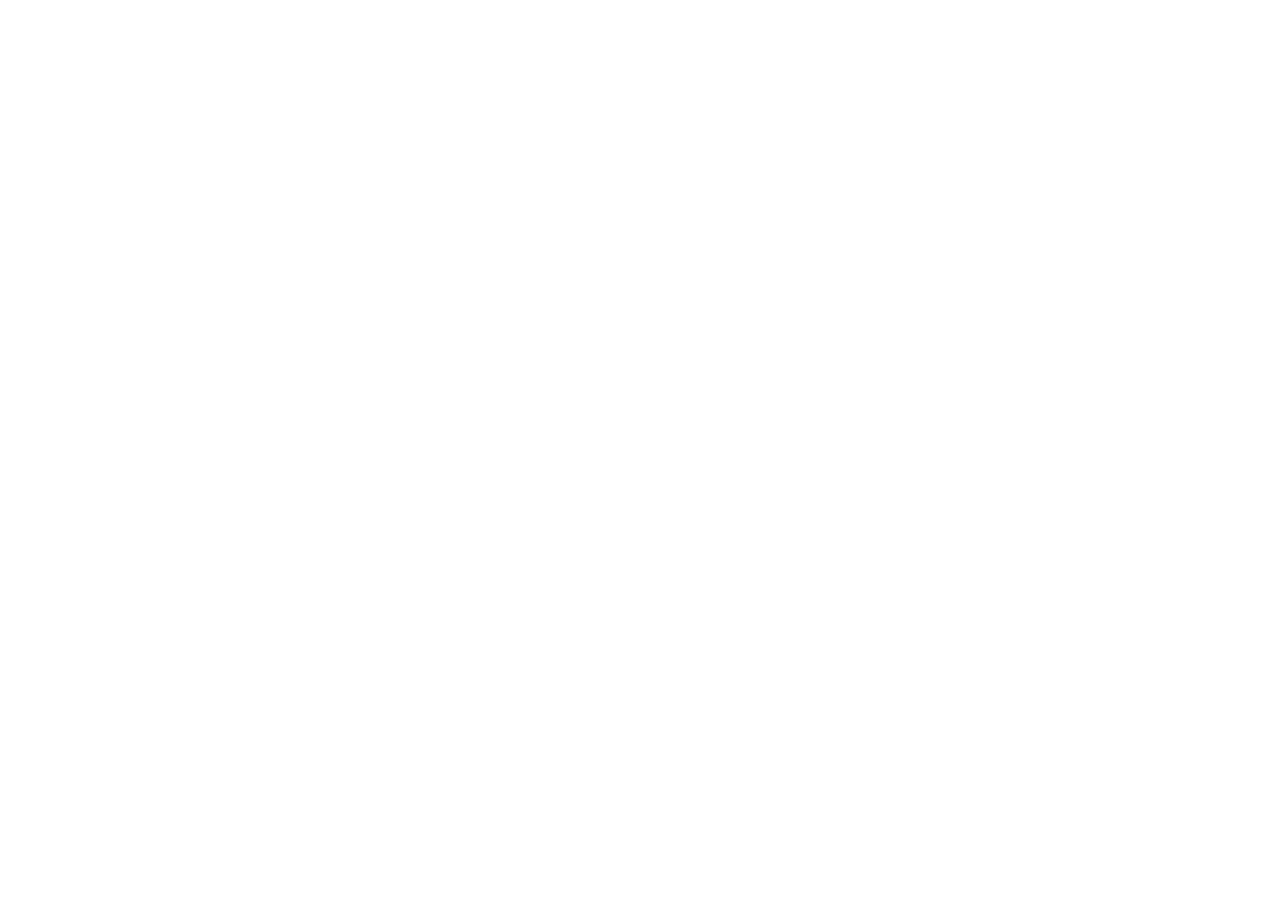
==== index.html @ 630e2e3a "Add new code" ====
<!DOCTYPE html>
<html lang="en">
<head>
    <meta charset="UTF-8">
    <meta name="viewport" content="width=device-width, initial-scale=1.0">
    <title>Document</title>
</head>
<body>
    
</body>
</html>
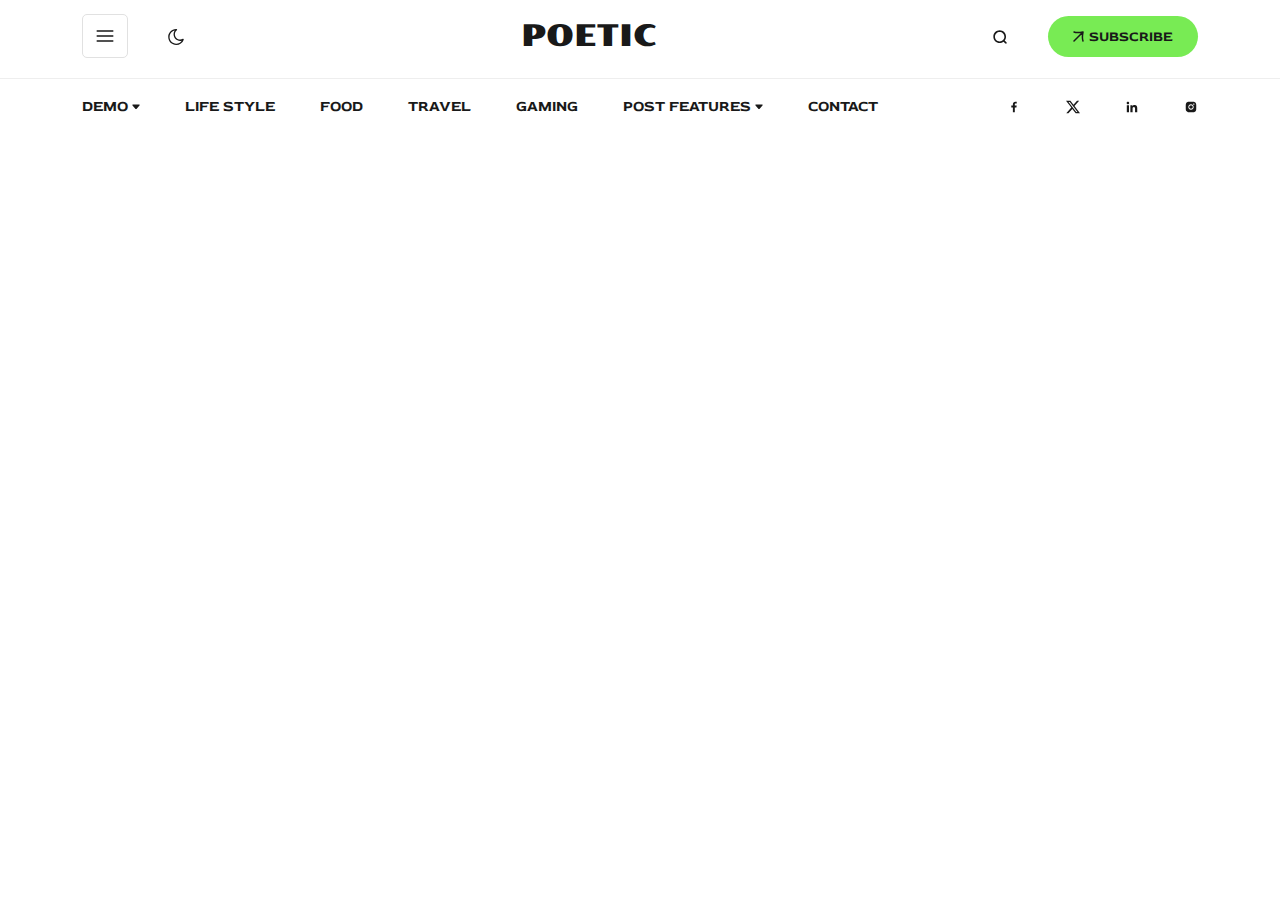
==== commit c038ee87: "add new code" ====
--- a/index.html
+++ b/index.html
@@ -1,11 +1,188 @@
 <!DOCTYPE html>
 <html lang="en">
+
 <head>
     <meta charset="UTF-8">
     <meta name="viewport" content="width=device-width, initial-scale=1.0">
-    <title>Document</title>
+    <!-- Swiper link -->
+    <link rel="stylesheet" href="assets/css/swiper-bundle.min.css">
+    <!-- Fancybox link -->
+    <link rel="stylesheet" href="assets/css/jquery.fancybox.min.css">
+    <!-- Animation css link -->
+    <link rel="stylesheet" href="assets/css/animate.css">
+    <!-- Boostrap css link -->
+    <link rel="stylesheet" href="assets/css/bootstrap-icons.min.css">
+    <link rel="stylesheet" href="assets/css/bootstrap.min.css">
+    <!-- Boxicon link -->
+    <link rel="stylesheet" href="assets/css/boxicons.min.css">
+    <!-- My css link -->
+    <link rel="stylesheet" href="assets/css/style.css">
+    <title>POITIC- HTML template</title>
 </head>
+
 <body>
-    
+    <header class="header-area">
+        <div class="container d-flex align-items-center justify-content-between">
+            <div class="header-menu-icon">
+                <div class="menu-icon">
+                    <svg width="20" height="20" viewBox="0 0 20 20" xmlns="http://www.w3.org/2000/svg">
+                        <path fill-rule="evenodd" clip-rule="evenodd"
+                            d="M1.66675 9.16666H18.3334V10.8333H1.66675V9.16666ZM1.66675 4.16666H18.3334V5.83332H1.66675V4.16666ZM1.66675 14.1667H18.3334V15.8333H1.66675V14.1667Z" />
+                    </svg>
+                </div>
+                <div class="right-icon">
+                    <svg width="16" height="16" viewBox="0 0 16 16" xmlns="http://www.w3.org/2000/svg">
+                        <g clip-path="url(#clip0_786_566)">
+                            <path
+                                d="M0.219921 8.00768C0.228585 12.4084 3.79421 15.954 8.26024 16C11.6719 15.9314 14.6211 13.8486 15.7467 10.6542C15.952 10.0697 15.3182 9.54523 14.7823 9.85714C13.9764 10.3284 13.0594 10.5763 12.1258 10.5756C11.4366 10.5773 10.7539 10.4428 10.1168 10.1798C9.47979 9.91682 8.90098 9.53058 8.41366 9.04325C7.92633 8.55592 7.54009 7.97711 7.27712 7.34007C7.01415 6.70303 6.87964 6.02031 6.88131 5.33112C6.88092 4.5347 7.0619 3.74865 7.41052 3.03258C7.75915 2.31651 8.26625 1.68924 8.89339 1.19833C9.38458 0.813108 9.13132 0.0160071 8.49817 0.00934236C3.52962 -0.231254 0.031309 4.13081 0.219921 8.00768ZM5.54837 5.33112C5.54837 8.95807 8.49884 11.9092 12.1264 11.9092C12.605 11.9092 13.1422 11.8679 13.736 11.7153C12.5463 13.4921 10.4536 14.6584 8.21026 14.6597C4.39604 14.6111 1.68683 11.5813 1.5582 8.23494C1.62351 2.50262 6.78601 1.48958 6.78601 1.48958C6.78601 1.48958 5.52837 3.05712 5.54837 5.33112Z" />
+                        </g>
+                        <defs>
+                            <clipPath id="clip0_786_566">
+                                <rect width="16" height="16" />
+                            </clipPath>
+                        </defs>
+                    </svg>
+                </div>
+            </div>
+            <div class="header-logo">
+                <a href="#">POETIC</a>
+            </div>
+            <div class="header-right">
+                <div class="search-btn">
+                    <div class="icon">
+                        <svg width="16" height="16" viewBox="0 0 16 16" xmlns="http://www.w3.org/2000/svg">
+                            <path fill-rule="evenodd" clip-rule="evenodd"
+                                d="M7.67458 2.95934C5.06925 2.95934 2.95925 5.06868 2.95925 7.66868C2.95925 10.2687 5.06925 12.3773 7.67458 12.3773C8.97459 12.3773 10.1499 11.8533 11.0033 11.004C11.4434 10.5674 11.7926 10.0477 12.0307 9.47524C12.2687 8.90273 12.3908 8.28869 12.3899 7.66868C12.3899 5.06868 10.2799 2.95934 7.67458 2.95934ZM1.33325 7.66868C1.33325 4.16868 4.17325 1.33334 7.67458 1.33334C11.1759 1.33334 14.0159 4.16868 14.0159 7.66868C14.0178 9.07185 13.5516 10.4356 12.6913 11.544L14.4279 13.2787C14.5084 13.353 14.573 13.4427 14.618 13.5426C14.6629 13.6424 14.6872 13.7503 14.6894 13.8598C14.6916 13.9693 14.6717 14.0781 14.6309 14.1797C14.59 14.2813 14.5291 14.3736 14.4517 14.4511C14.3743 14.5286 14.2821 14.5896 14.1805 14.6306C14.079 14.6716 13.9702 14.6916 13.8607 14.6895C13.7512 14.6874 13.6433 14.6632 13.5434 14.6184C13.4435 14.5736 13.3536 14.5091 13.2793 14.4287L11.5393 12.6913C10.4316 13.544 9.07244 14.0054 7.67458 14.0033C4.17325 14.0033 1.33325 11.168 1.33325 7.66868Z" />
+                        </svg>
+                    </div>
+                </div>
+                <div class="SUBSCRIBE-btn">
+                    <a href="#" class="primary-btn">
+                        <svg width="11" height="11" viewBox="0 0 11 11" xmlns="http://www.w3.org/2000/svg">
+                            <path
+                                d="M0.999756 10L9.99976 1M9.99976 1C7.99976 1.375 3.62476 2.125 0.999756 1M9.99976 1C9.62476 2.875 8.87476 7 9.99976 10"
+                                stroke="#191919" stroke-width="1.5" stroke-linecap="round" />
+                        </svg>
+                        SUBSCRIBE
+                    </a>
+
+                </div>
+            </div>
+        </div>
+    </header>
+    <div class="header-menu">
+        <div class="container d-flex align-items-center justify-content-between">
+            <div class="main-menu">
+                <ul>
+                    <li><a href="#">DEMO
+                            <svg width="8" height="6" viewBox="0 0 8 6" xmlns="http://www.w3.org/2000/svg">
+                                <path
+                                    d="M3.52932 4.9625L0.531821 1.53625C0.178071 1.13313 0.465571 0.5 1.00245 0.5H6.99745C7.1176 0.499897 7.23523 0.53443 7.33627 0.599463C7.4373 0.664496 7.51744 0.757273 7.5671 0.866683C7.61676 0.976093 7.63383 1.0975 7.61627 1.21636C7.5987 1.33522 7.54725 1.4465 7.46807 1.53688L4.47057 4.96188C4.41191 5.02901 4.33956 5.08281 4.25839 5.11968C4.17722 5.15654 4.0891 5.17561 3.99995 5.17561C3.91079 5.17561 3.82267 5.15654 3.7415 5.11968C3.66033 5.08281 3.58798 5.02901 3.52932 4.96188V4.9625Z" />
+                            </svg>
+                        </a></li>
+                    <li><a href="#">LIFE STYLE</a></li>
+                    <li><a href="#">FOOD</a></li>
+                    <li><a href="#">TRAVEL</a></li>
+                    <li><a href="#">GAMING</a></li>
+                    <li><a href="#">POST FEATURES
+                            <svg width="8" height="6" viewBox="0 0 8 6" xmlns="http://www.w3.org/2000/svg">
+                                <path
+                                    d="M3.52932 4.9625L0.531821 1.53625C0.178071 1.13313 0.465571 0.5 1.00245 0.5H6.99745C7.1176 0.499897 7.23523 0.53443 7.33627 0.599463C7.4373 0.664496 7.51744 0.757273 7.5671 0.866683C7.61676 0.976093 7.63383 1.0975 7.61627 1.21636C7.5987 1.33522 7.54725 1.4465 7.46807 1.53688L4.47057 4.96188C4.41191 5.02901 4.33956 5.08281 4.25839 5.11968C4.17722 5.15654 4.0891 5.17561 3.99995 5.17561C3.91079 5.17561 3.82267 5.15654 3.7415 5.11968C3.66033 5.08281 3.58798 5.02901 3.52932 4.96188V4.9625Z" />
+                            </svg>
+                        </a></li>
+                    <li><a href="#">CONTACT</a></li>
+                </ul>
+            </div>
+            <div class="social-media">
+                <ul>
+                    <li><a href="#">
+                            <svg width="14" height="14" viewBox="0 0 14 14" fill="none"
+                                xmlns="http://www.w3.org/2000/svg">
+                                <path
+                                    d="M7.81526 12.2483V7.46726H9.42818L9.66793 5.59534H7.81526V4.40301C7.81526 3.86284 7.96576 3.49301 8.74101 3.49301H9.72334V1.82409C9.24538 1.77287 8.76495 1.74814 8.28426 1.75001C6.85859 1.75001 5.87976 2.62034 5.87976 4.21809V5.59184H4.27734V7.46376H5.88326V12.2483H7.81526Z"
+                                    fill="#191919" />
+                            </svg>
+                        </a></li>
+                    <li><a href="#">
+                            <svg width="14" height="14" viewBox="0 0 14 14" fill="none"
+                                xmlns="http://www.w3.org/2000/svg">
+                                <g clip-path="url(#clip0_786_536)">
+                                    <path
+                                        d="M11.025 0.65625H13.1722L8.48225 6.0305L14 13.3438H9.68012L6.2965 8.9075L2.42462 13.3438H0.2765L5.29287 7.595L0 0.65625H4.43013L7.48825 4.71012L11.025 0.65625ZM10.2725 12.0557H11.4625L3.78262 1.87687H2.50688L10.2725 12.0557Z"
+                                        fill="#191919" />
+                                </g>
+                                <defs>
+                                    <clipPath id="clip0_786_536">
+                                        <rect width="14" height="14" fill="white" />
+                                    </clipPath>
+                                </defs>
+                            </svg>
+                        </a></li>
+                    <li><a href="#">
+                            <svg width="14" height="14" viewBox="0 0 14 14" fill="none"
+                                xmlns="http://www.w3.org/2000/svg">
+                                <path
+                                    d="M2.90719 4.1972C3.61209 4.1972 4.18353 3.62576 4.18353 2.92086C4.18353 2.21597 3.61209 1.64453 2.90719 1.64453C2.20229 1.64453 1.63086 2.21597 1.63086 2.92086C1.63086 3.62576 2.20229 4.1972 2.90719 4.1972Z"
+                                    fill="#191919" />
+                                <path
+                                    d="M5.38752 5.16523V12.2463H7.5861V8.74457C7.5861 7.82057 7.75994 6.92573 8.9056 6.92573C10.0355 6.92573 10.0495 7.98215 10.0495 8.8029V12.2469H12.2493V8.36365C12.2493 6.45615 11.8386 4.99023 9.60911 4.99023C8.53869 4.99023 7.82119 5.57765 7.52777 6.13357H7.49802V5.16523H5.38752ZM1.80469 5.16523H4.00677V12.2463H1.80469V5.16523Z"
+                                    fill="#191919" />
+                            </svg>
+                        </a></li>
+                    <li><a href="#">
+                            <svg width="14" height="14" viewBox="0 0 14 14" fill="none"
+                                xmlns="http://www.w3.org/2000/svg">
+                                <path
+                                    d="M12.2191 4.84492C12.2132 4.40312 12.1305 3.96571 11.9747 3.55226C11.8396 3.20351 11.6332 2.88679 11.3687 2.62233C11.1043 2.35786 10.7875 2.15147 10.4388 2.01634C10.0307 1.86313 9.59948 1.78029 9.16362 1.77134C8.60246 1.74626 8.42454 1.73926 7.00004 1.73926C5.57554 1.73926 5.39296 1.73926 4.83587 1.77134C4.40022 1.78036 3.96924 1.8632 3.56129 2.01634C3.21249 2.15138 2.89572 2.35773 2.63124 2.62221C2.36677 2.88669 2.16041 3.20346 2.02537 3.55226C1.87186 3.96008 1.7892 4.39116 1.78096 4.82684C1.75587 5.38859 1.74829 5.56651 1.74829 6.99101C1.74829 8.41551 1.74829 8.59751 1.78096 9.15517C1.78971 9.59151 1.87196 10.022 2.02537 10.4309C2.16064 10.7796 2.36715 11.0963 2.63171 11.3606C2.89628 11.625 3.21308 11.8313 3.56187 11.9663C3.96871 12.1256 4.39976 12.2144 4.83646 12.2288C5.39821 12.2538 5.57612 12.2614 7.00062 12.2614C8.42512 12.2614 8.60771 12.2614 9.16479 12.2288C9.60063 12.2202 10.0318 12.1375 10.44 11.9843C10.7886 11.8491 11.1053 11.6426 11.3697 11.3782C11.6341 11.1137 11.8406 10.7971 11.9759 10.4484C12.1293 10.0401 12.2115 9.60959 12.2203 9.17267C12.2454 8.61151 12.253 8.43359 12.253 7.00851C12.2518 5.58401 12.2518 5.40317 12.2191 4.84492ZM6.99654 9.68484C5.50671 9.68484 4.29979 8.47792 4.29979 6.98809C4.29979 5.49826 5.50671 4.29134 6.99654 4.29134C7.71176 4.29134 8.39769 4.57546 8.90343 5.0812C9.40917 5.58694 9.69329 6.27287 9.69329 6.98809C9.69329 7.70331 9.40917 8.38924 8.90343 8.89498C8.39769 9.40072 7.71176 9.68484 6.99654 9.68484ZM9.80062 4.82042C9.71802 4.8205 9.63622 4.80429 9.55989 4.77271C9.48356 4.74114 9.41421 4.69482 9.3558 4.63641C9.29739 4.57801 9.25108 4.50865 9.2195 4.43233C9.18793 4.356 9.17171 4.27419 9.17179 4.19159C9.17179 4.10905 9.18805 4.02732 9.21964 3.95106C9.25122 3.8748 9.29752 3.80551 9.35589 3.74714C9.41425 3.68878 9.48354 3.64248 9.5598 3.61089C9.63606 3.57931 9.71779 3.56305 9.80033 3.56305C9.88287 3.56305 9.96461 3.57931 10.0409 3.61089C10.1171 3.64248 10.1864 3.68878 10.2448 3.74714C10.3031 3.80551 10.3494 3.8748 10.381 3.95106C10.4126 4.02732 10.4289 4.10905 10.4289 4.19159C10.4289 4.53926 10.1477 4.82042 9.80062 4.82042Z"
+                                    fill="#191919" />
+                                <path
+                                    d="M6.99589 8.73983C7.96336 8.73983 8.74764 7.95554 8.74764 6.98808C8.74764 6.02061 7.96336 5.23633 6.99589 5.23633C6.02843 5.23633 5.24414 6.02061 5.24414 6.98808C5.24414 7.95554 6.02843 8.73983 6.99589 8.73983Z"
+                                    fill="#191919" />
+                            </svg>
+                        </a></li>
+                </ul>
+            </div>
+        </div>
+    </div>
+
+
+
+
+
+
+
+
+
+
+
+
+
+
+
+
+
+
+    <!-- jquery js link -->
+    <script src="assets/js/jquery-3.7.1.min.js"></script>
+    <script src="assets/js/jquery-ui.js"></script>
+    <!-- Counterup js link -->
+    <script src="assets/js/waypoints.js"></script>
+    <script src="assets/js/jquery.counterup.min.js"></script>
+    <!-- Marquee js link -->
+    <script src="assets/js/jquery.marquee.min.js"></script>
+    <!-- Wow js link -->
+    <script src="assets/js/wow.min.js"></script>
+    <!-- Popper js link -->
+    <script src="assets/js/popper.min.js"></script>
+    <!-- Swiper js link -->
+    <script src="assets/js/swiper-bundle.min.js"></script>
+    <!-- fancybox link -->
+    <script src="assets/js/jquery.fancybox.min.js"></script>
+    <script src="assets/js/wow.min.js"></script>
+    <!-- Bootstrap js link -->
+    <script src="assets/js/bootstrap.min.js"></script>
+    <!-- Custom js -->
+    <script src="assets/js/custom.js"></script>
 </body>
+
 </html>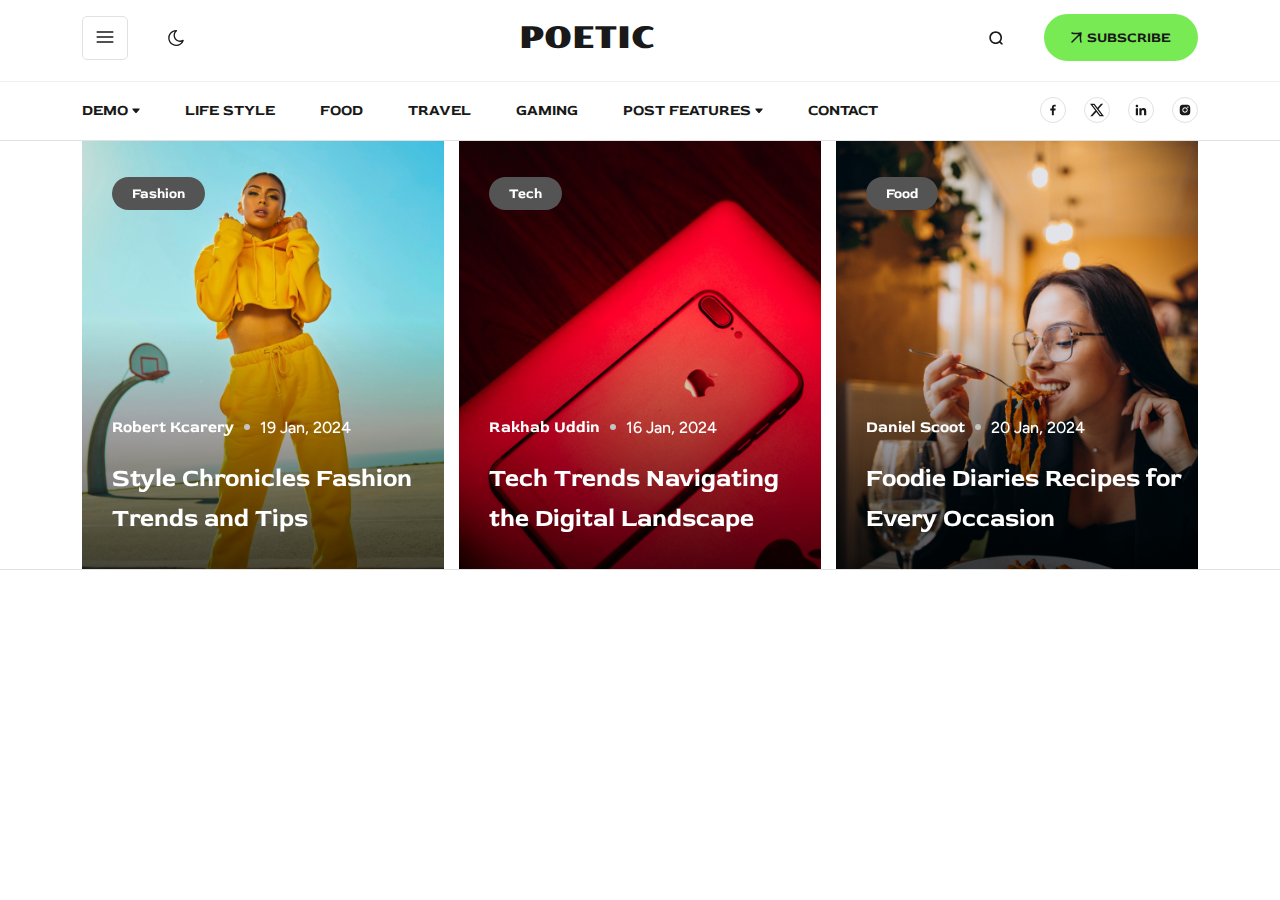
==== commit c8d35964: "Add new code" ====
--- a/index.html
+++ b/index.html
@@ -56,7 +56,7 @@
                         </svg>
                     </div>
                 </div>
-                <div class="SUBSCRIBE-btn">
+                <div class="subscribe-btn">
                     <a href="#" class="primary-btn">
                         <svg width="11" height="11" viewBox="0 0 11 11" xmlns="http://www.w3.org/2000/svg">
                             <path
@@ -73,7 +73,7 @@
     <div class="header-menu">
         <div class="container d-flex align-items-center justify-content-between">
             <div class="main-menu">
-                <ul>
+                <ul class="menu-list">
                     <li><a href="#">DEMO
                             <svg width="8" height="6" viewBox="0 0 8 6" xmlns="http://www.w3.org/2000/svg">
                                 <path
@@ -96,20 +96,16 @@
             <div class="social-media">
                 <ul>
                     <li><a href="#">
-                            <svg width="14" height="14" viewBox="0 0 14 14" fill="none"
-                                xmlns="http://www.w3.org/2000/svg">
-                                <path
-                                    d="M7.81526 12.2483V7.46726H9.42818L9.66793 5.59534H7.81526V4.40301C7.81526 3.86284 7.96576 3.49301 8.74101 3.49301H9.72334V1.82409C9.24538 1.77287 8.76495 1.74814 8.28426 1.75001C6.85859 1.75001 5.87976 2.62034 5.87976 4.21809V5.59184H4.27734V7.46376H5.88326V12.2483H7.81526Z"
-                                    fill="#191919" />
+                            <svg width="14" height="14" viewBox="0 0 14 14" xmlns="http://www.w3.org/2000/svg">
+                                <path
+                                    d="M7.81526 12.2483V7.46726H9.42818L9.66793 5.59534H7.81526V4.40301C7.81526 3.86284 7.96576 3.49301 8.74101 3.49301H9.72334V1.82409C9.24538 1.77287 8.76495 1.74814 8.28426 1.75001C6.85859 1.75001 5.87976 2.62034 5.87976 4.21809V5.59184H4.27734V7.46376H5.88326V12.2483H7.81526Z" />
                             </svg>
                         </a></li>
                     <li><a href="#">
-                            <svg width="14" height="14" viewBox="0 0 14 14" fill="none"
-                                xmlns="http://www.w3.org/2000/svg">
+                            <svg width="14" height="14" viewBox="0 0 14 14" xmlns="http://www.w3.org/2000/svg">
                                 <g clip-path="url(#clip0_786_536)">
                                     <path
-                                        d="M11.025 0.65625H13.1722L8.48225 6.0305L14 13.3438H9.68012L6.2965 8.9075L2.42462 13.3438H0.2765L5.29287 7.595L0 0.65625H4.43013L7.48825 4.71012L11.025 0.65625ZM10.2725 12.0557H11.4625L3.78262 1.87687H2.50688L10.2725 12.0557Z"
-                                        fill="#191919" />
+                                        d="M11.025 0.65625H13.1722L8.48225 6.0305L14 13.3438H9.68012L6.2965 8.9075L2.42462 13.3438H0.2765L5.29287 7.595L0 0.65625H4.43013L7.48825 4.71012L11.025 0.65625ZM10.2725 12.0557H11.4625L3.78262 1.87687H2.50688L10.2725 12.0557Z" />
                                 </g>
                                 <defs>
                                     <clipPath id="clip0_786_536">
@@ -119,25 +115,19 @@
                             </svg>
                         </a></li>
                     <li><a href="#">
-                            <svg width="14" height="14" viewBox="0 0 14 14" fill="none"
-                                xmlns="http://www.w3.org/2000/svg">
-                                <path
-                                    d="M2.90719 4.1972C3.61209 4.1972 4.18353 3.62576 4.18353 2.92086C4.18353 2.21597 3.61209 1.64453 2.90719 1.64453C2.20229 1.64453 1.63086 2.21597 1.63086 2.92086C1.63086 3.62576 2.20229 4.1972 2.90719 4.1972Z"
-                                    fill="#191919" />
-                                <path
-                                    d="M5.38752 5.16523V12.2463H7.5861V8.74457C7.5861 7.82057 7.75994 6.92573 8.9056 6.92573C10.0355 6.92573 10.0495 7.98215 10.0495 8.8029V12.2469H12.2493V8.36365C12.2493 6.45615 11.8386 4.99023 9.60911 4.99023C8.53869 4.99023 7.82119 5.57765 7.52777 6.13357H7.49802V5.16523H5.38752ZM1.80469 5.16523H4.00677V12.2463H1.80469V5.16523Z"
-                                    fill="#191919" />
+                            <svg width="14" height="14" viewBox="0 0 14 14" xmlns="http://www.w3.org/2000/svg">
+                                <path
+                                    d="M2.90719 4.1972C3.61209 4.1972 4.18353 3.62576 4.18353 2.92086C4.18353 2.21597 3.61209 1.64453 2.90719 1.64453C2.20229 1.64453 1.63086 2.21597 1.63086 2.92086C1.63086 3.62576 2.20229 4.1972 2.90719 4.1972Z" />
+                                <path
+                                    d="M5.38752 5.16523V12.2463H7.5861V8.74457C7.5861 7.82057 7.75994 6.92573 8.9056 6.92573C10.0355 6.92573 10.0495 7.98215 10.0495 8.8029V12.2469H12.2493V8.36365C12.2493 6.45615 11.8386 4.99023 9.60911 4.99023C8.53869 4.99023 7.82119 5.57765 7.52777 6.13357H7.49802V5.16523H5.38752ZM1.80469 5.16523H4.00677V12.2463H1.80469V5.16523Z" />
                             </svg>
                         </a></li>
                     <li><a href="#">
-                            <svg width="14" height="14" viewBox="0 0 14 14" fill="none"
-                                xmlns="http://www.w3.org/2000/svg">
-                                <path
-                                    d="M12.2191 4.84492C12.2132 4.40312 12.1305 3.96571 11.9747 3.55226C11.8396 3.20351 11.6332 2.88679 11.3687 2.62233C11.1043 2.35786 10.7875 2.15147 10.4388 2.01634C10.0307 1.86313 9.59948 1.78029 9.16362 1.77134C8.60246 1.74626 8.42454 1.73926 7.00004 1.73926C5.57554 1.73926 5.39296 1.73926 4.83587 1.77134C4.40022 1.78036 3.96924 1.8632 3.56129 2.01634C3.21249 2.15138 2.89572 2.35773 2.63124 2.62221C2.36677 2.88669 2.16041 3.20346 2.02537 3.55226C1.87186 3.96008 1.7892 4.39116 1.78096 4.82684C1.75587 5.38859 1.74829 5.56651 1.74829 6.99101C1.74829 8.41551 1.74829 8.59751 1.78096 9.15517C1.78971 9.59151 1.87196 10.022 2.02537 10.4309C2.16064 10.7796 2.36715 11.0963 2.63171 11.3606C2.89628 11.625 3.21308 11.8313 3.56187 11.9663C3.96871 12.1256 4.39976 12.2144 4.83646 12.2288C5.39821 12.2538 5.57612 12.2614 7.00062 12.2614C8.42512 12.2614 8.60771 12.2614 9.16479 12.2288C9.60063 12.2202 10.0318 12.1375 10.44 11.9843C10.7886 11.8491 11.1053 11.6426 11.3697 11.3782C11.6341 11.1137 11.8406 10.7971 11.9759 10.4484C12.1293 10.0401 12.2115 9.60959 12.2203 9.17267C12.2454 8.61151 12.253 8.43359 12.253 7.00851C12.2518 5.58401 12.2518 5.40317 12.2191 4.84492ZM6.99654 9.68484C5.50671 9.68484 4.29979 8.47792 4.29979 6.98809C4.29979 5.49826 5.50671 4.29134 6.99654 4.29134C7.71176 4.29134 8.39769 4.57546 8.90343 5.0812C9.40917 5.58694 9.69329 6.27287 9.69329 6.98809C9.69329 7.70331 9.40917 8.38924 8.90343 8.89498C8.39769 9.40072 7.71176 9.68484 6.99654 9.68484ZM9.80062 4.82042C9.71802 4.8205 9.63622 4.80429 9.55989 4.77271C9.48356 4.74114 9.41421 4.69482 9.3558 4.63641C9.29739 4.57801 9.25108 4.50865 9.2195 4.43233C9.18793 4.356 9.17171 4.27419 9.17179 4.19159C9.17179 4.10905 9.18805 4.02732 9.21964 3.95106C9.25122 3.8748 9.29752 3.80551 9.35589 3.74714C9.41425 3.68878 9.48354 3.64248 9.5598 3.61089C9.63606 3.57931 9.71779 3.56305 9.80033 3.56305C9.88287 3.56305 9.96461 3.57931 10.0409 3.61089C10.1171 3.64248 10.1864 3.68878 10.2448 3.74714C10.3031 3.80551 10.3494 3.8748 10.381 3.95106C10.4126 4.02732 10.4289 4.10905 10.4289 4.19159C10.4289 4.53926 10.1477 4.82042 9.80062 4.82042Z"
-                                    fill="#191919" />
-                                <path
-                                    d="M6.99589 8.73983C7.96336 8.73983 8.74764 7.95554 8.74764 6.98808C8.74764 6.02061 7.96336 5.23633 6.99589 5.23633C6.02843 5.23633 5.24414 6.02061 5.24414 6.98808C5.24414 7.95554 6.02843 8.73983 6.99589 8.73983Z"
-                                    fill="#191919" />
+                            <svg width="14" height="14" viewBox="0 0 14 14" xmlns="http://www.w3.org/2000/svg">
+                                <path
+                                    d="M12.2191 4.84492C12.2132 4.40312 12.1305 3.96571 11.9747 3.55226C11.8396 3.20351 11.6332 2.88679 11.3687 2.62233C11.1043 2.35786 10.7875 2.15147 10.4388 2.01634C10.0307 1.86313 9.59948 1.78029 9.16362 1.77134C8.60246 1.74626 8.42454 1.73926 7.00004 1.73926C5.57554 1.73926 5.39296 1.73926 4.83587 1.77134C4.40022 1.78036 3.96924 1.8632 3.56129 2.01634C3.21249 2.15138 2.89572 2.35773 2.63124 2.62221C2.36677 2.88669 2.16041 3.20346 2.02537 3.55226C1.87186 3.96008 1.7892 4.39116 1.78096 4.82684C1.75587 5.38859 1.74829 5.56651 1.74829 6.99101C1.74829 8.41551 1.74829 8.59751 1.78096 9.15517C1.78971 9.59151 1.87196 10.022 2.02537 10.4309C2.16064 10.7796 2.36715 11.0963 2.63171 11.3606C2.89628 11.625 3.21308 11.8313 3.56187 11.9663C3.96871 12.1256 4.39976 12.2144 4.83646 12.2288C5.39821 12.2538 5.57612 12.2614 7.00062 12.2614C8.42512 12.2614 8.60771 12.2614 9.16479 12.2288C9.60063 12.2202 10.0318 12.1375 10.44 11.9843C10.7886 11.8491 11.1053 11.6426 11.3697 11.3782C11.6341 11.1137 11.8406 10.7971 11.9759 10.4484C12.1293 10.0401 12.2115 9.60959 12.2203 9.17267C12.2454 8.61151 12.253 8.43359 12.253 7.00851C12.2518 5.58401 12.2518 5.40317 12.2191 4.84492ZM6.99654 9.68484C5.50671 9.68484 4.29979 8.47792 4.29979 6.98809C4.29979 5.49826 5.50671 4.29134 6.99654 4.29134C7.71176 4.29134 8.39769 4.57546 8.90343 5.0812C9.40917 5.58694 9.69329 6.27287 9.69329 6.98809C9.69329 7.70331 9.40917 8.38924 8.90343 8.89498C8.39769 9.40072 7.71176 9.68484 6.99654 9.68484ZM9.80062 4.82042C9.71802 4.8205 9.63622 4.80429 9.55989 4.77271C9.48356 4.74114 9.41421 4.69482 9.3558 4.63641C9.29739 4.57801 9.25108 4.50865 9.2195 4.43233C9.18793 4.356 9.17171 4.27419 9.17179 4.19159C9.17179 4.10905 9.18805 4.02732 9.21964 3.95106C9.25122 3.8748 9.29752 3.80551 9.35589 3.74714C9.41425 3.68878 9.48354 3.64248 9.5598 3.61089C9.63606 3.57931 9.71779 3.56305 9.80033 3.56305C9.88287 3.56305 9.96461 3.57931 10.0409 3.61089C10.1171 3.64248 10.1864 3.68878 10.2448 3.74714C10.3031 3.80551 10.3494 3.8748 10.381 3.95106C10.4126 4.02732 10.4289 4.10905 10.4289 4.19159C10.4289 4.53926 10.1477 4.82042 9.80062 4.82042Z" />
+                                <path
+                                    d="M6.99589 8.73983C7.96336 8.73983 8.74764 7.95554 8.74764 6.98808C8.74764 6.02061 7.96336 5.23633 6.99589 5.23633C6.02843 5.23633 5.24414 6.02061 5.24414 6.98808C5.24414 7.95554 6.02843 8.73983 6.99589 8.73983Z" />
                             </svg>
                         </a></li>
                 </ul>
@@ -145,7 +135,200 @@
         </div>
     </div>
 
-
+    <!-- Banner area strats here -->
+    <div class="banner-area">
+        <div class="container">
+            <div class="row">
+                <div class="col-lg-12 position-relative">
+                    <div class="swiper banner-slider">
+                        <div class="swiper-wrapper">
+                            <div class="swiper-slide">
+                                <div class="banner-card">
+                                    <div class="banner-img">
+                                        <img src="assets/image/Overlay (4).png" alt="">
+                                    </div>
+                                    <div class="banner-content">
+                                        <div class="top-btn">
+                                            <a href="#">
+                                                Fashion
+                                            </a>
+                                        </div>
+                                        <div class="banner-content-bottom">
+                                            <div class="author-area">
+                                                <div class="author-name">
+                                                    <a href="#">Robert Kcarery</a>
+                                                </div>
+                                                <div class="publish-date">
+                                                    <a href="#">
+                                                        <svg width="6" height="6" viewBox="0 0 6 6" fill="none"
+                                                            xmlns="http://www.w3.org/2000/svg">
+                                                            <circle cx="3" cy="3" r="3" fill="#C4C4C4" />
+                                                        </svg>
+                                                        19 Jan, 2024</a>
+                                                </div>
+                                            </div>
+                                            <h2>Style Chronicles Fashion Trends and Tips</h2>
+                                        </div>
+                                    </div>
+                                </div>
+                            </div>
+                            <div class="swiper-slide">
+                                <div class="banner-card">
+                                    <div class="banner-img two">
+                                        <img src="assets/image/Overlay (4).png" alt="">
+                                    </div>
+                                    <div class="banner-content">
+                                        <div class="top-btn">
+                                            <a href="#">
+                                                Tech
+                                            </a>
+                                        </div>
+                                        <div class="banner-content-bottom">
+                                            <div class="author-area">
+                                                <div class="author-name">
+                                                    <a href="#">Rakhab Uddin</a>
+                                                </div>
+                                                <div class="publish-date">
+                                                    <a href="#">
+                                                        <svg width="6" height="6" viewBox="0 0 6 6" fill="none"
+                                                            xmlns="http://www.w3.org/2000/svg">
+                                                            <circle cx="3" cy="3" r="3" fill="#C4C4C4" />
+                                                        </svg>
+                                                        16 Jan, 2024</a>
+                                                </div>
+                                            </div>
+                                            <h2>Tech Trends Navigating the Digital Landscape</h2>
+                                        </div>
+                                    </div>
+                                </div>
+                            </div>
+                            <div class="swiper-slide">
+                                <div class="banner-card">
+                                    <div class="banner-img three">
+                                        <img src="assets/image/Overlay (4).png" alt="">
+                                    </div>
+                                    <div class="banner-content">
+                                        <div class="top-btn">
+                                            <a href="#">
+                                                Food
+                                            </a>
+                                        </div>
+                                        <div class="banner-content-bottom">
+                                            <div class="author-area">
+                                                <div class="author-name">
+                                                    <a href="#">Daniel Scoot</a>
+                                                </div>
+                                                <div class="publish-date">
+                                                    <a href="#">
+                                                        <svg width="6" height="6" viewBox="0 0 6 6" fill="none"
+                                                            xmlns="http://www.w3.org/2000/svg">
+                                                            <circle cx="3" cy="3" r="3" fill="#C4C4C4" />
+                                                        </svg>
+                                                        20 Jan, 2024</a>
+                                                </div>
+                                            </div>
+                                            <h2>Foodie Diaries Recipes for Every Occasion</h2>
+                                        </div>
+                                    </div>
+                                </div>
+                            </div>
+                            <div class="swiper-slide">
+                                <div class="banner-card">
+                                    <div class="banner-img">
+                                        <img src="assets/image/Overlay (4).png" alt="">
+                                    </div>
+                                    <div class="banner-content">
+                                        <div class="top-btn">
+                                            <a href="#">
+                                                Fashion
+                                            </a>
+                                        </div>
+                                        <div class="banner-content-bottom">
+                                            <div class="author-area">
+                                                <div class="author-name">
+                                                    <a href="#">Robert Kcarery</a>
+                                                </div>
+                                                <div class="publish-date">
+                                                    <a href="#">
+                                                        <svg width="6" height="6" viewBox="0 0 6 6" fill="none"
+                                                            xmlns="http://www.w3.org/2000/svg">
+                                                            <circle cx="3" cy="3" r="3" fill="#C4C4C4" />
+                                                        </svg>
+                                                        19 Jan, 2024</a>
+                                                </div>
+                                            </div>
+                                            <h2>Style Chronicles Fashion Trends and Tips</h2>
+                                        </div>
+                                    </div>
+                                </div>
+                            </div>
+                            <div class="swiper-slide">
+                                <div class="banner-card">
+                                    <div class="banner-img two">
+                                        <img src="assets/image/Overlay (4).png" alt="">
+                                    </div>
+                                    <div class="banner-content">
+                                        <div class="top-btn">
+                                            <a href="#">
+                                                Tech
+                                            </a>
+                                        </div>
+                                        <div class="banner-content-bottom">
+                                            <div class="author-area">
+                                                <div class="author-name">
+                                                    <a href="#">Rakhab Uddin</a>
+                                                </div>
+                                                <div class="publish-date">
+                                                    <a href="#">
+                                                        <svg width="6" height="6" viewBox="0 0 6 6" fill="none"
+                                                            xmlns="http://www.w3.org/2000/svg">
+                                                            <circle cx="3" cy="3" r="3" fill="#C4C4C4" />
+                                                        </svg>
+                                                        16 Jan, 2024</a>
+                                                </div>
+                                            </div>
+                                            <h2>Tech Trends Navigating the Digital Landscape</h2>
+                                        </div>
+                                    </div>
+                                </div>
+                            </div>
+                            <div class="swiper-slide">
+                                <div class="banner-card">
+                                    <div class="banner-img three">
+                                        <img src="assets/image/Overlay (4).png" alt="">
+                                    </div>
+                                    <div class="banner-content">
+                                        <div class="top-btn">
+                                            <a href="#">
+                                                Food
+                                            </a>
+                                        </div>
+                                        <div class="banner-content-bottom">
+                                            <div class="author-area">
+                                                <div class="author-name">
+                                                    <a href="#">Daniel Scoot</a>
+                                                </div>
+                                                <div class="publish-date">
+                                                    <a href="#">
+                                                        <svg width="6" height="6" viewBox="0 0 6 6" fill="none"
+                                                            xmlns="http://www.w3.org/2000/svg">
+                                                            <circle cx="3" cy="3" r="3" fill="#C4C4C4" />
+                                                        </svg>
+                                                        20 Jan, 2024</a>
+                                                </div>
+                                            </div>
+                                            <h2>Foodie Diaries Recipes for Every Occasion</h2>
+                                        </div>
+                                    </div>
+                                </div>
+                            </div>
+                        </div>
+                    </div>
+                </div>
+            </div>
+        </div>
+    </div>
+    <!-- Banner area ends here -->
 
 
 
--- a/assets/css/style.css
+++ b/assets/css/style.css
@@ -2,6 +2,7 @@
      01.COMMON CSS 
 ===========================*/
 @import url("https://fonts.googleapis.com/css2?family=Kanit:wght@100;200;300;400;500;600;700;800;900&family=Poller+One&family=Red+Rose:wght@300;400;500;600;700&display=swap");
+@import url("https://fonts.googleapis.com/css2?family=Figtree:ital,wght@0,300..900;1,300..900&family=Ojuju:wght@200..800&family=Roboto:ital,wght@0,100;0,300;0,400;0,500;0,700;0,900;1,100;1,300;1,400;1,500;1,700;1,900&display=swap");
 * {
   margin: 0;
   padding: 0;
@@ -407,7 +408,7 @@
 .header-area .header-right .search-btn .icon:hover svg {
   fill: var(--primary-color);
 }
-.header-area .header-right .SUBSCRIBE-btn a {
+.header-area .header-right .subscribe-btn a {
   font-family: var(--font-red-rose);
   font-size: 14px;
   font-weight: 700;
@@ -416,7 +417,7 @@
   text-align: left;
   background: var(--primary-color);
   color: var(--text-color);
-  padding: 12px 25px;
+  padding: 15px 27px;
   border-radius: 100px;
   transition: 0.35s;
   display: flex;
@@ -424,32 +425,33 @@
   gap: 5px;
   transition: 0.35s;
 }
-.header-area .header-right .SUBSCRIBE-btn a svg path {
+.header-area .header-right .subscribe-btn a svg path {
   stroke: var(--text-color);
   transition: 0.35s;
 }
-.header-area .header-right .SUBSCRIBE-btn a .arrow {
+.header-area .header-right .subscribe-btn a .arrow {
   transform: rotate(0);
   transition: 0.5s;
 }
-.header-area .header-right .SUBSCRIBE-btn a:hover {
+.header-area .header-right .subscribe-btn a:hover {
   background: var(--text-color);
   color: var(--white-color);
 }
-.header-area .header-right .SUBSCRIBE-btn a:hover svg path {
+.header-area .header-right .subscribe-btn a:hover svg path {
   stroke: var(--white-color);
 }
 
 .header-menu {
   display: flex;
-  padding: 15px;
-}
-.header-menu ul {
+  padding: 15px 0 17px;
+  border-bottom: 1px solid #E1E1E1;
+}
+.header-menu .main-menu ul {
   display: flex;
   align-items: center;
   gap: 45px;
 }
-.header-menu ul li a {
+.header-menu .main-menu ul li a {
   font-family: var(--font-red-rose);
   font-size: 15px;
   font-weight: 700;
@@ -459,13 +461,188 @@
   color: var(--text-color);
   transition: 0.35s;
 }
-.header-menu ul li a svg {
+.header-menu .main-menu ul li a svg {
   fill: var(--text-color);
   transition: 0.35s;
 }
-.header-menu ul li a:hover {
+.header-menu .main-menu ul li a:hover {
   color: var(--primary-color);
 }
-.header-menu ul li a:hover svg {
+.header-menu .main-menu ul li a:hover svg {
   fill: var(--primary-color);
+}
+.header-menu .social-media ul {
+  display: flex;
+  gap: 18px;
+  align-items: center;
+}
+.header-menu .social-media ul li a {
+  width: 26px;
+  height: 26px;
+  border-radius: 50%;
+  border: 1px solid #E1E1E1;
+  display: flex;
+  align-items: center;
+  justify-content: center;
+  background: var(--white-color);
+  color: var(--white-color);
+  transition: 0.5s;
+}
+.header-menu .social-media ul li a svg {
+  fill: var(--text-color);
+}
+.header-menu .social-media ul li a:hover {
+  background: var(--primary-color);
+  border: 1px solid var(--primary-color);
+}
+
+/*================================================
+  04. Banner  area
+  =================================================*/
+.banner-area {
+  border-bottom: 1px solid #E1E1E1;
+}
+.banner-area .banner-card {
+  position: relative;
+}
+.banner-area .banner-card .banner-img {
+  position: absolute;
+  width: 100%;
+  background-image: url(../image/Image\ \(25\).png);
+  background-position: center;
+  background-size: cover;
+  background-repeat: no-repeat;
+}
+.banner-area .banner-card .banner-img.two {
+  background-image: url(../image/Image\ \(26\).png);
+  background-position: center;
+  background-size: cover;
+  background-repeat: no-repeat;
+  width: 100%;
+}
+.banner-area .banner-card .banner-img.three {
+  background-image: url(../image/Image\ \(27\).png);
+  background-position: center;
+  background-size: cover;
+  background-repeat: no-repeat;
+  width: 100%;
+}
+.banner-area .banner-card .banner-content {
+  position: relative;
+  z-index: 1;
+  padding: 40px 0 10px 30px;
+}
+@media (max-width: 767px) {
+  .banner-area .banner-card .banner-content {
+    padding: 40px 0 40px 30px;
+  }
+}
+@media (max-width: 576px) {
+  .banner-area .banner-card .banner-content {
+    padding: 40px 0 40px 30px;
+  }
+}
+.banner-area .banner-card .banner-content .top-btn a {
+  font-family: var(--font-red-rose);
+  font-size: 14px;
+  font-weight: 700;
+  line-height: 17px;
+  letter-spacing: 0em;
+  text-align: center;
+  color: var(--white-color);
+  background: var(--text-color2);
+  padding: 8px 20px;
+  border-radius: 100px;
+}
+.banner-area .banner-card .banner-content .banner-content-bottom {
+  padding-top: 310px;
+  margin-bottom: 20px;
+}
+@media (max-width: 1399px) {
+  .banner-area .banner-card .banner-content .banner-content-bottom {
+    padding-top: 210px;
+  }
+}
+@media (max-width: 1199px) {
+  .banner-area .banner-card .banner-content .banner-content-bottom {
+    padding-top: 118px;
+  }
+}
+@media (max-width: 767px) {
+  .banner-area .banner-card .banner-content .banner-content-bottom {
+    padding-top: 50px;
+  }
+}
+@media (max-width: 576px) {
+  .banner-area .banner-card .banner-content .banner-content-bottom {
+    padding-top: 180px;
+  }
+}
+.banner-area .banner-card .banner-content .banner-content-bottom .author-area {
+  display: flex;
+  gap: 10px;
+  align-items: center;
+  margin-bottom: 20px;
+}
+.banner-area .banner-card .banner-content .banner-content-bottom .author-area .author-name a {
+  font-family: var(--font-red-rose);
+  font-size: 16px;
+  font-weight: 700;
+  line-height: 20px;
+  letter-spacing: 0em;
+  text-align: left;
+  color: var(--white-color);
+}
+.banner-area .banner-card .banner-content .banner-content-bottom .author-area .publish-date a {
+  font-family: "Figtree", sans-serif;
+  font-size: 16px;
+  font-weight: 500;
+  line-height: 19px;
+  letter-spacing: 0em;
+  text-align: center;
+  color: var(--white-color);
+  align-items: center;
+  display: flex;
+  gap: 10px;
+}
+@media (max-width: 767px) {
+  .banner-area .banner-card .banner-content .banner-content-bottom .author-area {
+    display: block;
+  }
+}
+@media (max-width: 576px) {
+  .banner-area .banner-card .banner-content .banner-content-bottom .author-area {
+    display: flex;
+  }
+}
+.banner-area .banner-card .banner-content .banner-content-bottom h2 {
+  font-family: var(--font-red-rose);
+  font-size: 30px;
+  font-weight: 700;
+  line-height: 40px;
+  letter-spacing: 0em;
+  text-align: left;
+  color: var(--white-color);
+  max-width: 380px;
+}
+@media (max-width: 1399px) {
+  .banner-area .banner-card .banner-content .banner-content-bottom h2 {
+    font-size: 25px;
+  }
+}
+@media (max-width: 1199px) {
+  .banner-area .banner-card .banner-content .banner-content-bottom h2 {
+    font-size: 20px;
+    line-height: 30px;
+  }
+}
+@media (max-width: 767px) {
+  .banner-area .banner-card .banner-content .banner-content-bottom h2 {
+    font-size: 20px;
+  }
+}
+@media (max-width: 576px) {
+  .banner-area .banner-card .banner-content .banner-content-bottom h2 {
+    font-size: 30px;
+  }
 }/*# sourceMappingURL=style.css.map */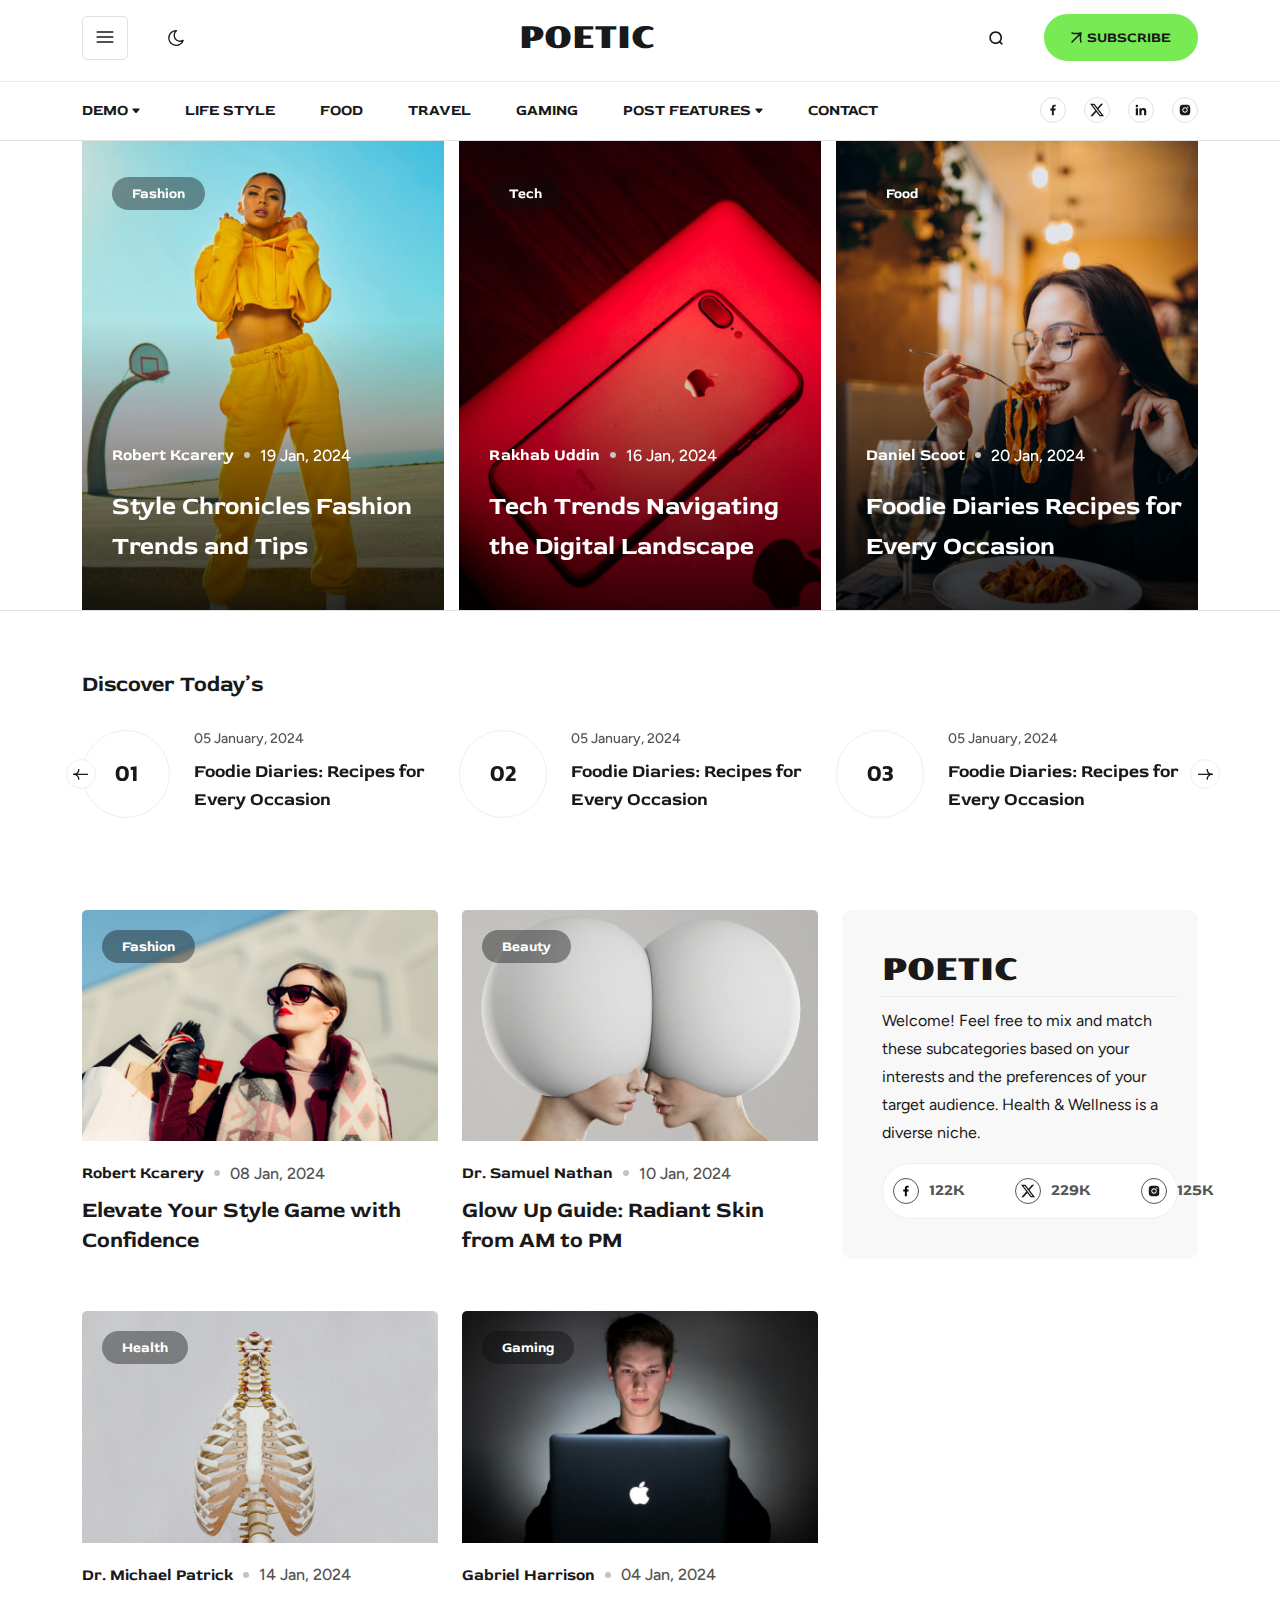
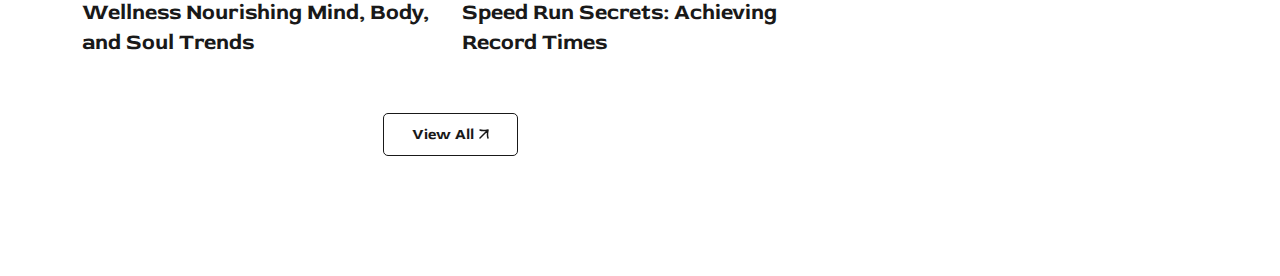
==== commit 9261e178: "Add new code" ====
--- a/index.html
+++ b/index.html
@@ -57,8 +57,9 @@
                     </div>
                 </div>
                 <div class="subscribe-btn">
-                    <a href="#" class="primary-btn">
-                        <svg width="11" height="11" viewBox="0 0 11 11" xmlns="http://www.w3.org/2000/svg">
+                    <a href="#" class="primary-btn hover-btn">
+                        <svg class="arrow" width="11" height="11" viewBox="0 0 11 11"
+                            xmlns="http://www.w3.org/2000/svg">
                             <path
                                 d="M0.999756 10L9.99976 1M9.99976 1C7.99976 1.375 3.62476 2.125 0.999756 1M9.99976 1C9.62476 2.875 8.87476 7 9.99976 10"
                                 stroke="#191919" stroke-width="1.5" stroke-linecap="round" />
@@ -136,10 +137,28 @@
     </div>
 
     <!-- Banner area strats here -->
-    <div class="banner-area">
+    <div class="banner-area mb-60">
         <div class="container">
-            <div class="row">
+            <div class="row ">
                 <div class="col-lg-12 position-relative">
+                    <div class="slider-btn-groups">
+                        <div class="slider-btn prev-2" tabindex="0" role="button" aria-label="Previous slide"
+                            aria-controls="swiper-wrapper-e0b69f76be833fd9">
+                            <svg width="7" height="14" viewBox="0 0 7 14" fill="none"
+                                xmlns="http://www.w3.org/2000/svg">
+                                <path d="M0 7.00008L7 0L2.54545 7.00008L7 14L0 7.00008Z" fill="#C4C4C4" />
+                            </svg>
+                            <span class="two"> PREV</span>
+                        </div>
+                        <div class="slider-btn next-2" tabindex="0" role="button" aria-label="Next slide"
+                            aria-controls="swiper-wrapper-e0b69f76be833fd9">
+                            <span>NEXT</span>
+                            <svg width="7" height="14" viewBox="0 0 7 14" fill="none"
+                                xmlns="http://www.w3.org/2000/svg">
+                                <path d="M7 7.00008L0 0L4.45455 7.00008L0 14L7 7.00008Z" fill="#191919" />
+                            </svg>
+                        </div>
+                    </div>
                     <div class="swiper banner-slider">
                         <div class="swiper-wrapper">
                             <div class="swiper-slide">
@@ -330,8 +349,335 @@
     </div>
     <!-- Banner area ends here -->
 
-
-
+    <!-- Discover area strats here -->
+    <div class="discover-section">
+        <div class="container">
+            <div class="row mb-20">
+                <div class="col-lg-12">
+                    <div class="section-title">
+                        <h3>Discover Today’s</h3>
+                    </div>
+                </div>
+            </div>
+            <div class="row">
+                <div class="col-lg-12 position-relative">
+                    <div class="slider-btn-groups">
+                        <div class="slider-btn prev-1" tabindex="0" role="button" aria-label="Previous slide"
+                            aria-controls="swiper-wrapper-e0b69f76be833fd9">
+                            <svg width="16" height="16" viewBox="0 0 16 16" xmlns="http://www.w3.org/2000/svg">
+                                <mask id="mask0_0_6821" style="mask-type:alpha" maskUnits="userSpaceOnUse" x="0" y="0"
+                                    width="16" height="16">
+                                    <rect width="16" height="16" transform="matrix(-1 0 0 1 16 0)"></rect>
+                                </mask>
+                                <g mask="url(#mask0_0_6821)">
+                                    <path fill-rule="evenodd" clip-rule="evenodd"
+                                        d="M0.416666 8.96667H15V7.71667H0.416666V8.96667Z"></path>
+                                    <path fill-rule="evenodd" clip-rule="evenodd"
+                                        d="M1.04115 7.71667C3.98115 7.71667 6.38281 10.3017 6.38281 13.0583V13.6833H5.13281V13.0583C5.13281 10.9658 3.26448 8.96667 1.04115 8.96667H0.416979V7.71667H1.04115Z">
+                                    </path>
+                                    <path fill-rule="evenodd" clip-rule="evenodd"
+                                        d="M1.04115 8.96667C3.98115 8.96667 6.38281 6.38167 6.38281 3.625V3H5.13281V3.625C5.13281 5.71833 3.26448 7.71667 1.04115 7.71667H0.416979V8.96667H1.04115Z">
+                                    </path>
+                                </g>
+                            </svg>
+                        </div>
+                        <div class="slider-btn next-1" tabindex="0" role="button" aria-label="Next slide"
+                            aria-controls="swiper-wrapper-e0b69f76be833fd9">
+                            <svg width="16" height="16" viewBox="0 0 16 16" xmlns="http://www.w3.org/2000/svg">
+                                <mask id="mask0_0_6813" style="mask-type:alpha" maskUnits="userSpaceOnUse" x="0" y="0"
+                                    width="16" height="16">
+                                    <rect width="16" height="16"></rect>
+                                </mask>
+                                <g mask="url(#mask0_0_6813)">
+                                    <path fill-rule="evenodd" clip-rule="evenodd"
+                                        d="M15.5833 8.96667H1V7.71667H15.5833V8.96667Z"></path>
+                                    <path fill-rule="evenodd" clip-rule="evenodd"
+                                        d="M14.9589 7.71667C12.0189 7.71667 9.61719 10.3017 9.61719 13.0583V13.6833H10.8672V13.0583C10.8672 10.9658 12.7355 8.96667 14.9589 8.96667H15.583V7.71667H14.9589Z">
+                                    </path>
+                                    <path fill-rule="evenodd" clip-rule="evenodd"
+                                        d="M14.9589 8.96667C12.0189 8.96667 9.61719 6.38167 9.61719 3.625V3H10.8672V3.625C10.8672 5.71833 12.7355 7.71667 14.9589 7.71667H15.583V8.96667H14.9589Z">
+                                    </path>
+                                </g>
+                            </svg>
+                        </div>
+                    </div>
+                    <div class="swiper discover-slider">
+                        <div class="swiper-wrapper">
+                            <div class="swiper-slide">
+                                <div class="discover-content">
+                                    <div class="number">
+                                        <h3>01</h3>
+                                    </div>
+                                    <div class="other-content">
+                                        <span>05 January, 2024</span>
+                                        <p>Foodie Diaries: Recipes for Every Occasion</p>
+                                    </div>
+                                </div>
+                            </div>
+                            <div class="swiper-slide">
+                                <div class="discover-content">
+                                    <div class="number">
+                                        <h3>02</h3>
+                                    </div>
+                                    <div class="other-content">
+                                        <span>05 January, 2024</span>
+                                        <p>Foodie Diaries: Recipes for Every Occasion</p>
+                                    </div>
+                                </div>
+                            </div>
+                            <div class="swiper-slide">
+                                <div class="discover-content">
+                                    <div class="number">
+                                        <h3>03</h3>
+                                    </div>
+                                    <div class="other-content">
+                                        <span>05 January, 2024</span>
+                                        <p>Foodie Diaries: Recipes for Every Occasion</p>
+                                    </div>
+                                </div>
+                            </div>
+                            <div class="swiper-slide">
+                                <div class="discover-content">
+                                    <div class="number">
+                                        <h3>01</h3>
+                                    </div>
+                                    <div class="other-content">
+                                        <span>05 January, 2024</span>
+                                        <p>Foodie Diaries: Recipes for Every Occasion</p>
+                                    </div>
+                                </div>
+                            </div>
+                            <div class="swiper-slide">
+                                <div class="discover-content">
+                                    <div class="number">
+                                        <h3>02</h3>
+                                    </div>
+                                    <div class="other-content">
+                                        <span>05 January, 2024</span>
+                                        <p>Foodie Diaries: Recipes for Every Occasion</p>
+                                    </div>
+                                </div>
+                            </div>
+                            <div class="swiper-slide">
+                                <div class="discover-content">
+                                    <div class="number">
+                                        <h3>03</h3>
+                                    </div>
+                                    <div class="other-content">
+                                        <span>05 January, 2024</span>
+                                        <p>Foodie Diaries: Recipes for Every Occasion</p>
+                                    </div>
+                                </div>
+                            </div>
+                        </div>
+                    </div>
+                </div>
+            </div>
+        </div>
+    </div>
+    <!-- Discover area ends here -->
+    <!-- Blog post area strats here -->
+    <div class="blog-post">
+        <div class="container">
+            <div class="row g-lg-4 gy-4 pt-80">
+                <div class="col-lg-8">
+                    <div class="row  g-4 gy-5 mb-120">
+                        <div class="col-lg-6">
+                            <div class="blog-card">
+                                <div class="blog-card-img-wrap">
+                                    <a href="#">
+                                        <img src="assets/image/freestocks-VFrcRtEQKL8-unsplash 1.png" alt="">
+                                    </a>
+                                    <a href="#"><span>Fashion</span>
+                                    </a>
+                                </div>
+                                <div class="blog-content">
+                                    <div class="author-area">
+                                        <div class="author-name">
+                                            <a href="#">Robert Kcarery</a>
+                                        </div>
+                                        <div class="publish-date">
+                                            <a href="#">
+                                                <svg width="6" height="6" viewBox="0 0 6 6" fill="none"
+                                                    xmlns="http://www.w3.org/2000/svg">
+                                                    <circle cx="3" cy="3" r="3" fill="#C4C4C4" />
+                                                </svg>
+                                                08 Jan, 2024</a>
+                                        </div>
+                                    </div>
+                                    <h3>Elevate Your Style Game with Confidence</h3>
+                                </div>
+                            </div>
+                        </div>
+                        <div class="col-lg-6">
+                            <div class="blog-card">
+                                <div class="blog-card-img-wrap">
+                                    <a href="#">
+                                        <img src="assets/image/dynamic-wang-F3KHLtv6844-unsplash.png" alt="">
+                                    </a>
+                                    <a href="#"><span>Beauty</span>
+                                    </a>
+                                </div>
+                                <div class="blog-content">
+                                    <div class="author-area">
+                                        <div class="author-name">
+                                            <a href="#">Dr. Samuel Nathan</a>
+                                        </div>
+                                        <div class="publish-date">
+                                            <a href="#">
+                                                <svg width="6" height="6" viewBox="0 0 6 6" fill="none"
+                                                    xmlns="http://www.w3.org/2000/svg">
+                                                    <circle cx="3" cy="3" r="3" fill="#C4C4C4" />
+                                                </svg>
+                                                10 Jan, 2024</a>
+                                        </div>
+                                    </div>
+                                    <h3>Glow Up Guide: Radiant Skin from AM to PM</h3>
+                                </div>
+                            </div>
+                        </div>
+                        <div class="col-lg-6">
+                            <div class="blog-card">
+                                <div class="blog-card-img-wrap">
+                                    <a href="#">
+                                        <img src="assets/image/nino-liverani-CKxD_Qh6ULY-unsplash 1.png" alt="">
+                                    </a>
+                                    <a href="#"><span>Health</span>
+                                    </a>
+                                </div>
+                                <div class="blog-content">
+                                    <div class="author-area">
+                                        <div class="author-name">
+                                            <a href="#">Dr. Michael Patrick</a>
+                                        </div>
+                                        <div class="publish-date">
+                                            <a href="#">
+                                                <svg width="6" height="6" viewBox="0 0 6 6" fill="none"
+                                                    xmlns="http://www.w3.org/2000/svg">
+                                                    <circle cx="3" cy="3" r="3" fill="#C4C4C4" />
+                                                </svg>
+                                                14 Jan, 2024</a>
+                                        </div>
+                                    </div>
+                                    <h3>Wellness Nourishing Mind, Body, and Soul Trends</h3>
+                                </div>
+                            </div>
+                        </div>
+                        <div class="col-lg-6">
+                            <div class="blog-card">
+                                <div class="blog-card-img-wrap">
+                                    <a href="#">
+                                        <img src="assets/image/grzegorz-walczak-yoIIPcrWhjI-unsplash.png" alt="">
+                                    </a>
+                                    <a href="#"><span>Gaming</span>
+                                    </a>
+                                </div>
+                                <div class="blog-content">
+                                    <div class="author-area">
+                                        <div class="author-name">
+                                            <a href="#">Gabriel Harrison</a>
+                                        </div>
+                                        <div class="publish-date">
+                                            <a href="#">
+                                                <svg width="6" height="6" viewBox="0 0 6 6" fill="none"
+                                                    xmlns="http://www.w3.org/2000/svg">
+                                                    <circle cx="3" cy="3" r="3" fill="#C4C4C4" />
+                                                </svg>
+                                                04 Jan, 2024</a>
+                                        </div>
+                                    </div>
+                                    <h3>Speed Run Secrets: Achieving Record Times</h3>
+                                </div>
+                            </div>
+                        </div>
+                        <div class="view-all-btn">
+                            <a href="#">
+                                View All
+                                <svg class="arrow" width="10" height="10" viewBox="0 0 10 10"
+                                    xmlns="http://www.w3.org/2000/svg">
+                                    <path
+                                        d="M1 9L9 1M9 1C7.22222 1.33333 3.33333 2 1 1M9 1C8.66667 2.66667 8 6.33333 9 9"
+                                        stroke="#191919" stroke-width="1.5" stroke-linecap="round" />
+                                </svg>
+                            </a>
+                        </div>
+                    </div>
+                </div>
+                <div class="col-lg-4">
+                    <div class="sidebar-area">
+                        <div class="single-widget">
+                            <h2><a href="#">POETIC</a></h2>
+                            <p>Welcome! Feel free to mix and match these subcategories based on your interests and the
+                                preferences of your target audience. Health & Wellness is a diverse niche.</p>
+                            <div class="counter-up-area">
+                                <ul>
+                                    <li>
+                                        <a href="#">
+                                            <div class="icon">
+                                                <svg width="14" height="14" viewBox="0 0 14 14"
+                                                    xmlns="http://www.w3.org/2000/svg">
+                                                    <path
+                                                        d="M7.81526 12.2482V7.46723H9.42818L9.66793 5.59531H7.81526V4.40298C7.81526 3.86281 7.96576 3.49298 8.74101 3.49298H9.72334V1.82406C9.24538 1.77284 8.76495 1.74811 8.28426 1.74998C6.85859 1.74998 5.87976 2.62031 5.87976 4.21806V5.59181H4.27734V7.46373H5.88326V12.2482H7.81526Z">
+                                                    </path>
+                                                </svg>
+                                            </div>
+                                            <div class="number">
+                                                <h5 class="counter">122</h5>
+                                                <span>K</span>
+                                            </div>
+                                        </a>
+                                    </li>
+                                    <li>
+                                        <a href="#">
+                                            <div class="icon">
+                                                <svg width="14" height="14" viewBox="0 0 14 14" fill="none"
+                                                    xmlns="http://www.w3.org/2000/svg">
+                                                    <g clip-path="url(#clip0_786_536)">
+                                                        <path
+                                                            d="M11.025 0.65625H13.1722L8.48225 6.0305L14 13.3438H9.68012L6.2965 8.9075L2.42462 13.3438H0.2765L5.29287 7.595L0 0.65625H4.43013L7.48825 4.71012L11.025 0.65625ZM10.2725 12.0557H11.4625L3.78262 1.87687H2.50688L10.2725 12.0557Z"
+                                                            fill="#191919" />
+                                                    </g>
+                                                    <defs>
+                                                        <clipPath id="clip0_786_536">
+                                                            <rect width="14" height="14" fill="white" />
+                                                        </clipPath>
+                                                    </defs>
+                                                </svg>
+                                            </div>
+                                            <div class="number">
+                                                <h5 class="counter">229</h5>
+                                                <span>K</span>
+                                            </div>
+                                        </a>
+                                    </li>
+                                    <li>
+                                        <a href="#">
+                                            <div class="icon">
+                                                <svg width="14" height="14" viewBox="0 0 14 14" fill="none"
+                                                    xmlns="http://www.w3.org/2000/svg">
+                                                    <path
+                                                        d="M12.2191 4.84492C12.2132 4.40312 12.1305 3.96571 11.9747 3.55226C11.8396 3.20351 11.6332 2.88679 11.3687 2.62233C11.1043 2.35786 10.7875 2.15147 10.4388 2.01634C10.0307 1.86313 9.59948 1.78029 9.16362 1.77134C8.60246 1.74626 8.42454 1.73926 7.00004 1.73926C5.57554 1.73926 5.39296 1.73926 4.83587 1.77134C4.40022 1.78036 3.96924 1.8632 3.56129 2.01634C3.21249 2.15138 2.89572 2.35773 2.63124 2.62221C2.36677 2.88669 2.16041 3.20346 2.02537 3.55226C1.87186 3.96008 1.7892 4.39116 1.78096 4.82684C1.75587 5.38859 1.74829 5.56651 1.74829 6.99101C1.74829 8.41551 1.74829 8.59751 1.78096 9.15517C1.78971 9.59151 1.87196 10.022 2.02537 10.4309C2.16064 10.7796 2.36715 11.0963 2.63171 11.3606C2.89628 11.625 3.21308 11.8313 3.56187 11.9663C3.96871 12.1256 4.39976 12.2144 4.83646 12.2288C5.39821 12.2538 5.57612 12.2614 7.00062 12.2614C8.42512 12.2614 8.60771 12.2614 9.16479 12.2288C9.60063 12.2202 10.0318 12.1375 10.44 11.9843C10.7886 11.8491 11.1053 11.6426 11.3697 11.3782C11.6341 11.1137 11.8406 10.7971 11.9759 10.4484C12.1293 10.0401 12.2115 9.60959 12.2203 9.17267C12.2454 8.61151 12.253 8.43359 12.253 7.00851C12.2518 5.58401 12.2518 5.40317 12.2191 4.84492ZM6.99654 9.68484C5.50671 9.68484 4.29979 8.47792 4.29979 6.98809C4.29979 5.49826 5.50671 4.29134 6.99654 4.29134C7.71176 4.29134 8.39769 4.57546 8.90343 5.0812C9.40917 5.58694 9.69329 6.27287 9.69329 6.98809C9.69329 7.70331 9.40917 8.38924 8.90343 8.89498C8.39769 9.40072 7.71176 9.68484 6.99654 9.68484ZM9.80062 4.82042C9.71802 4.8205 9.63622 4.80429 9.55989 4.77271C9.48356 4.74114 9.41421 4.69482 9.3558 4.63641C9.29739 4.57801 9.25108 4.50865 9.2195 4.43233C9.18793 4.356 9.17171 4.27419 9.17179 4.19159C9.17179 4.10905 9.18805 4.02732 9.21964 3.95106C9.25122 3.8748 9.29752 3.80551 9.35589 3.74714C9.41425 3.68878 9.48354 3.64248 9.5598 3.61089C9.63606 3.57931 9.71779 3.56305 9.80033 3.56305C9.88287 3.56305 9.96461 3.57931 10.0409 3.61089C10.1171 3.64248 10.1864 3.68878 10.2448 3.74714C10.3031 3.80551 10.3494 3.8748 10.381 3.95106C10.4126 4.02732 10.4289 4.10905 10.4289 4.19159C10.4289 4.53926 10.1477 4.82042 9.80062 4.82042Z"
+                                                        fill="#191919" />
+                                                    <path
+                                                        d="M6.99589 8.73983C7.96336 8.73983 8.74764 7.95554 8.74764 6.98808C8.74764 6.02061 7.96336 5.23633 6.99589 5.23633C6.02843 5.23633 5.24414 6.02061 5.24414 6.98808C5.24414 7.95554 6.02843 8.73983 6.99589 8.73983Z"
+                                                        fill="#191919" />
+                                                </svg>
+                                            </div>
+                                            <div class="number">
+                                                <h5 class="counter">125</h5>
+                                                <span>K</span>
+                                            </div>
+                                        </a>
+                                    </li>
+                                </ul>
+                            </div>
+                        </div>
+                    </div>
+                </div>
+            </div>
+        </div>
+    </div>
+    <!-- Blog post area ends here -->
 
 
 
--- a/assets/css/style.css
+++ b/assets/css/style.css
@@ -354,6 +354,67 @@
   list-style: none;
 }
 
+.primary-btn2 {
+  font-family: var(--font-red-rose);
+  font-size: 14px;
+  font-weight: 700;
+  line-height: 17px;
+  letter-spacing: 0em;
+  text-align: left;
+  background: var(--primary-color);
+  color: var(--text-color);
+  padding: 15px 27px;
+  border-radius: 100px;
+  display: flex;
+  align-items: center;
+  gap: 5px;
+  transition: 0.7s;
+}
+.primary-btn2 svg path {
+  stroke: var(--text-color);
+}
+.primary-btn2 .arrow {
+  transform: rotate(0);
+  transition: 0.7s;
+}
+.primary-btn2:hover {
+  color: var(--white-color);
+}
+.primary-btn2:hover svg path {
+  stroke: var(--white-color);
+}
+.primary-btn2:hover .arrow {
+  transform: rotate(45deg);
+}
+
+.hover-btn {
+  transition: 0.5s;
+  position: relative;
+  overflow: hidden;
+  z-index: 1;
+}
+.hover-btn::after {
+  content: "";
+  position: absolute;
+  z-index: -1;
+  background: var(--text-color);
+  height: 100%;
+  width: 100%;
+  border-radius: 40px;
+  top: 0;
+  right: 0;
+  transform-origin: right;
+  transform: scalex(0);
+  transition: transform 0.7s;
+}
+.hover-btn:hover {
+  color: var(--white-color);
+}
+.hover-btn:hover::after {
+  transform: scalex(1);
+  transform-origin: left;
+}
+
 /*================================================
   03. Header area
   =================================================*/
@@ -419,26 +480,26 @@
   color: var(--text-color);
   padding: 15px 27px;
   border-radius: 100px;
-  transition: 0.35s;
   display: flex;
   align-items: center;
   gap: 5px;
-  transition: 0.35s;
+  transition: 0.7s;
 }
 .header-area .header-right .subscribe-btn a svg path {
   stroke: var(--text-color);
-  transition: 0.35s;
 }
 .header-area .header-right .subscribe-btn a .arrow {
   transform: rotate(0);
-  transition: 0.5s;
+  transition: 0.7s;
 }
 .header-area .header-right .subscribe-btn a:hover {
-  background: var(--text-color);
   color: var(--white-color);
 }
 .header-area .header-right .subscribe-btn a:hover svg path {
   stroke: var(--white-color);
+}
+.header-area .header-right .subscribe-btn a:hover .arrow {
+  transform: rotate(45deg);
 }
 
 .header-menu {
@@ -501,6 +562,61 @@
   =================================================*/
 .banner-area {
   border-bottom: 1px solid #E1E1E1;
+}
+.banner-area .slider-btn-groups .slider-btn {
+  height: 90px;
+  width: 90px;
+  border-radius: 50%;
+  background: var(--white-color);
+  border: 1px solid #EEEEEE;
+  display: flex;
+  align-items: center;
+  justify-content: center;
+  transition: 0.35s;
+  position: absolute;
+  left: -150px;
+  top: 250px;
+  transform: translateY(-50%);
+  z-index: 99;
+  gap: 5px;
+}
+.banner-area .slider-btn-groups .slider-btn span {
+  font-family: var(--font-red-rose);
+  font-size: 15px;
+  font-weight: 700;
+  line-height: 19px;
+  letter-spacing: 0em;
+  text-align: center;
+  color: var(--text-color);
+}
+.banner-area .slider-btn-groups .slider-btn span.two {
+  color: #C4C4C4;
+}
+@media (max-width: 1399px) {
+  .banner-area .slider-btn-groups .slider-btn {
+    left: -10px;
+    top: 250px;
+  }
+}
+@media (max-width: 1399px) {
+  .banner-area .slider-btn-groups .slider-btn {
+    display: none;
+    visibility: hidden;
+  }
+}
+.banner-area .slider-btn-groups .slider-btn.next-2 {
+  right: -150px;
+  left: unset;
+}
+.banner-area .slider-btn-groups .slider-btn svg {
+  fill: var(--text-color);
+  transition: 0.35s;
+}
+.banner-area .slider-btn-groups .slider-btn:hover {
+  border: 1px solid #78EB54;
+}
+.banner-area .slider-btn-groups .slider-btn:hover svg {
+  fill: var(--text-color);
 }
 .banner-area .banner-card {
   position: relative;
@@ -530,11 +646,16 @@
 .banner-area .banner-card .banner-content {
   position: relative;
   z-index: 1;
-  padding: 40px 0 10px 30px;
+  padding: 40px 0 23px 30px;
+}
+@media (max-width: 1199px) {
+  .banner-area .banner-card .banner-content {
+    padding: 40px 0 20px 30px;
+  }
 }
 @media (max-width: 767px) {
   .banner-area .banner-card .banner-content {
-    padding: 40px 0 40px 30px;
+    padding: 40px 0 0px 30px;
   }
 }
 @media (max-width: 576px) {
@@ -550,27 +671,27 @@
   letter-spacing: 0em;
   text-align: center;
   color: var(--white-color);
-  background: var(--text-color2);
+  background: rgba(11, 12, 12, 0.4);
   padding: 8px 20px;
   border-radius: 100px;
 }
 .banner-area .banner-card .banner-content .banner-content-bottom {
-  padding-top: 310px;
+  padding-top: 315px;
   margin-bottom: 20px;
 }
 @media (max-width: 1399px) {
   .banner-area .banner-card .banner-content .banner-content-bottom {
-    padding-top: 210px;
+    padding-top: 238px;
   }
 }
 @media (max-width: 1199px) {
   .banner-area .banner-card .banner-content .banner-content-bottom {
-    padding-top: 118px;
+    padding-top: 170px;
   }
 }
 @media (max-width: 767px) {
   .banner-area .banner-card .banner-content .banner-content-bottom {
-    padding-top: 50px;
+    padding-top: 90px;
   }
 }
 @media (max-width: 576px) {
@@ -638,11 +759,300 @@
 }
 @media (max-width: 767px) {
   .banner-area .banner-card .banner-content .banner-content-bottom h2 {
-    font-size: 20px;
+    font-size: 18px;
   }
 }
 @media (max-width: 576px) {
   .banner-area .banner-card .banner-content .banner-content-bottom h2 {
     font-size: 30px;
   }
+}
+
+/*================================================
+  05. Discover area
+  =================================================*/
+.discover-section .slider-btn-groups .slider-btn {
+  height: 30px;
+  width: 30px;
+  border-radius: 50%;
+  background: var(--white-color);
+  border: 1px solid #EEEEEE;
+  display: flex;
+  align-items: center;
+  justify-content: center;
+  transition: 0.35s;
+  position: absolute;
+  left: -4px;
+  top: 48px;
+  transform: translateY(-50%);
+  z-index: 99;
+}
+@media (max-width: 991px) {
+  .discover-section .slider-btn-groups .slider-btn {
+    display: none;
+    visibility: hidden;
+  }
+}
+.discover-section .slider-btn-groups .slider-btn.next-1 {
+  right: -10px;
+  left: unset;
+}
+.discover-section .slider-btn-groups .slider-btn svg {
+  fill: var(--text-color);
+  transition: 0.35s;
+}
+.discover-section .slider-btn-groups .slider-btn:hover {
+  background-color: var(--primary-color);
+}
+.discover-section .slider-btn-groups .slider-btn:hover svg {
+  fill: var(--text-color);
+}
+.discover-section .section-title h3 {
+  font-family: var(--font-red-rose);
+  font-size: 22px;
+  font-weight: 700;
+  line-height: 27px;
+  letter-spacing: 0em;
+  text-align: left;
+  color: var(--text-color);
+}
+.discover-section .discover-content {
+  display: flex;
+  align-items: center;
+  gap: 24px;
+}
+.discover-section .discover-content .number h3 {
+  width: 88px;
+  height: 88px;
+  border-radius: 100px;
+  border: 1px solid #EEEEEE;
+  align-items: center;
+  justify-content: center;
+  display: flex;
+  font-family: var(--font-kanit);
+  font-size: 22px;
+  font-weight: 600;
+  line-height: 40px;
+  letter-spacing: 0em;
+  text-align: center;
+  color: var(--text-color);
+}
+.discover-section .discover-content .other-content span {
+  font-family: "Figtree", sans-serif;
+  font-size: 14px;
+  font-weight: 500;
+  line-height: 17px;
+  letter-spacing: 0em;
+  text-align: left;
+  color: var(--text-color2);
+}
+.discover-section .discover-content .other-content p {
+  font-family: var(--font-red-rose);
+  font-size: 18px;
+  font-weight: 700;
+  line-height: 28px;
+  letter-spacing: 0em;
+  text-align: left;
+  color: var(--text-color);
+  padding-top: 8px;
+}
+
+/*================================================
+  04. Blog post  area
+  =================================================*/
+.blog-post .blog-card .blog-card-img-wrap {
+  position: relative;
+}
+.blog-post .blog-card .blog-card-img-wrap a {
+  overflow: hidden;
+  display: block;
+  transition: all 0.5s ease-out;
+}
+.blog-post .blog-card .blog-card-img-wrap a img {
+  border-radius: 5px 5px 0 0;
+  transition: all 0.5s ease-out;
+}
+@media (max-width: 991px) {
+  .blog-post .blog-card .blog-card-img-wrap a img {
+    width: 100%;
+  }
+}
+.blog-post .blog-card .blog-card-img-wrap a::after {
+  position: absolute;
+  width: 200%;
+  height: 0%;
+  left: 50%;
+  top: 50%;
+  background-color: rgba(255, 255, 255, 0.3);
+  transform: translate(-50%, -50%) rotate(-45deg);
+  content: "";
+  z-index: 1;
+}
+.blog-post .blog-card .blog-card-img-wrap a span {
+  position: absolute;
+  top: 20px;
+  left: 20px;
+  text-align: center;
+  font-family: var(--font-red-rose);
+  font-size: 14px;
+  font-weight: 700;
+  line-height: 17px;
+  letter-spacing: 0em;
+  text-align: center;
+  color: var(--white-color);
+  background: rgba(11, 12, 12, 0.4);
+  padding: 8px 20px;
+  border-radius: 100px;
+  z-index: 9;
+}
+.blog-post .blog-card .blog-content {
+  padding-top: 20px;
+}
+.blog-post .blog-card .blog-content .author-area {
+  display: flex;
+  gap: 10px;
+  align-items: center;
+}
+.blog-post .blog-card .blog-content .author-area .author-name a {
+  font-family: var(--font-red-rose);
+  font-size: 16px;
+  font-weight: 700;
+  line-height: 20px;
+  letter-spacing: 0em;
+  text-align: left;
+  color: var(--text-color);
+}
+.blog-post .blog-card .blog-content .author-area .publish-date a {
+  font-family: "Figtree", sans-serif;
+  font-size: 16px;
+  font-weight: 500;
+  line-height: 19px;
+  letter-spacing: 0em;
+  text-align: left;
+  color: var(--text-color2);
+  display: flex;
+  gap: 10px;
+  align-items: center;
+}
+.blog-post .blog-card .blog-content h3 {
+  font-family: var(--font-red-rose);
+  font-size: 22px;
+  font-weight: 700;
+  line-height: 30px;
+  letter-spacing: 0em;
+  text-align: left;
+  color: var(--text-color);
+  padding-top: 10px;
+}
+.blog-post .view-all-btn {
+  text-align: center;
+  display: flex;
+  justify-content: center;
+}
+.blog-post .view-all-btn a {
+  font-family: var(--font-red-rose);
+  align-items: center;
+  font-size: 15px;
+  font-weight: 700;
+  line-height: 25px;
+  letter-spacing: 0em;
+  text-align: left;
+  color: var(--text-color);
+  display: flex;
+  gap: 5px;
+  border-radius: 5px;
+  border: 1px solid #191919;
+  padding: 8px 28px;
+  transition: 0.35s;
+}
+.blog-post .view-all-btn a svg path {
+  stroke: var(--text-color);
+}
+.blog-post .view-all-btn a .arrow {
+  transform: rotate(0);
+  transition: 0.5s;
+}
+.blog-post .view-all-btn a:hover {
+  color: var(--text-color);
+  background-color: var(--primary-color);
+}
+.blog-post .view-all-btn a:hover svg path {
+  stroke: var(--text-color);
+}
+.blog-post .view-all-btn a:hover .arrow {
+  transform: rotate(45deg);
+}
+.blog-post .sidebar-area .single-widget {
+  background-color: #F8F8F8;
+  border-radius: 10px;
+  padding: 40px 20px 40px 40px;
+}
+.blog-post .sidebar-area .single-widget h2 a {
+  font-family: var(--font-poller-one);
+  font-size: 30px;
+  font-weight: 400;
+  line-height: 36px;
+  letter-spacing: 0em;
+  text-align: center;
+  color: var(--text-color);
+}
+.blog-post .sidebar-area .single-widget p {
+  font-family: "Figtree", sans-serif;
+  font-size: 16px;
+  font-weight: 400;
+  line-height: 28px;
+  letter-spacing: 0em;
+  text-align: left;
+  color: var(--text-color);
+  border-top: 1px solid #EBEBEB;
+  padding-top: 10px;
+}
+.blog-post .sidebar-area .single-widget .counter-up-area {
+  background-color: #FFFFFF;
+  padding: 10px;
+  border-radius: 28px;
+  border: 1px solid #EEEEEE;
+}
+.blog-post .sidebar-area .single-widget .counter-up-area ul {
+  display: flex;
+  gap: 50px;
+}
+.blog-post .sidebar-area .single-widget .counter-up-area ul li a {
+  display: flex;
+  gap: 10px;
+  margin-bottom: 0;
+  text-align: center;
+  align-items: center;
+}
+.blog-post .sidebar-area .single-widget .counter-up-area ul li a .icon {
+  width: 26px;
+  height: 26px;
+  border-radius: 50px;
+  border: 1px solid #545454;
+  text-align: center;
+}
+.blog-post .sidebar-area .single-widget .counter-up-area ul li a .icon svg {
+  margin-top: -2px;
+}
+.blog-post .sidebar-area .single-widget .counter-up-area ul li a .number {
+  display: flex;
+  margin-top: 6px;
+}
+.blog-post .sidebar-area .single-widget .counter-up-area ul li a .number h5 {
+  font-family: var(--font-red-rose);
+  font-size: 16px;
+  font-weight: 700;
+  line-height: 20px;
+  letter-spacing: 0em;
+  text-align: left;
+  color: var(--text-color2);
+}
+.blog-post .sidebar-area .single-widget .counter-up-area ul li a .number span {
+  font-family: var(--font-red-rose);
+  font-size: 16px;
+  font-weight: 700;
+  line-height: 20px;
+  letter-spacing: 0em;
+  text-align: left;
+  color: var(--text-color2);
 }/*# sourceMappingURL=style.css.map */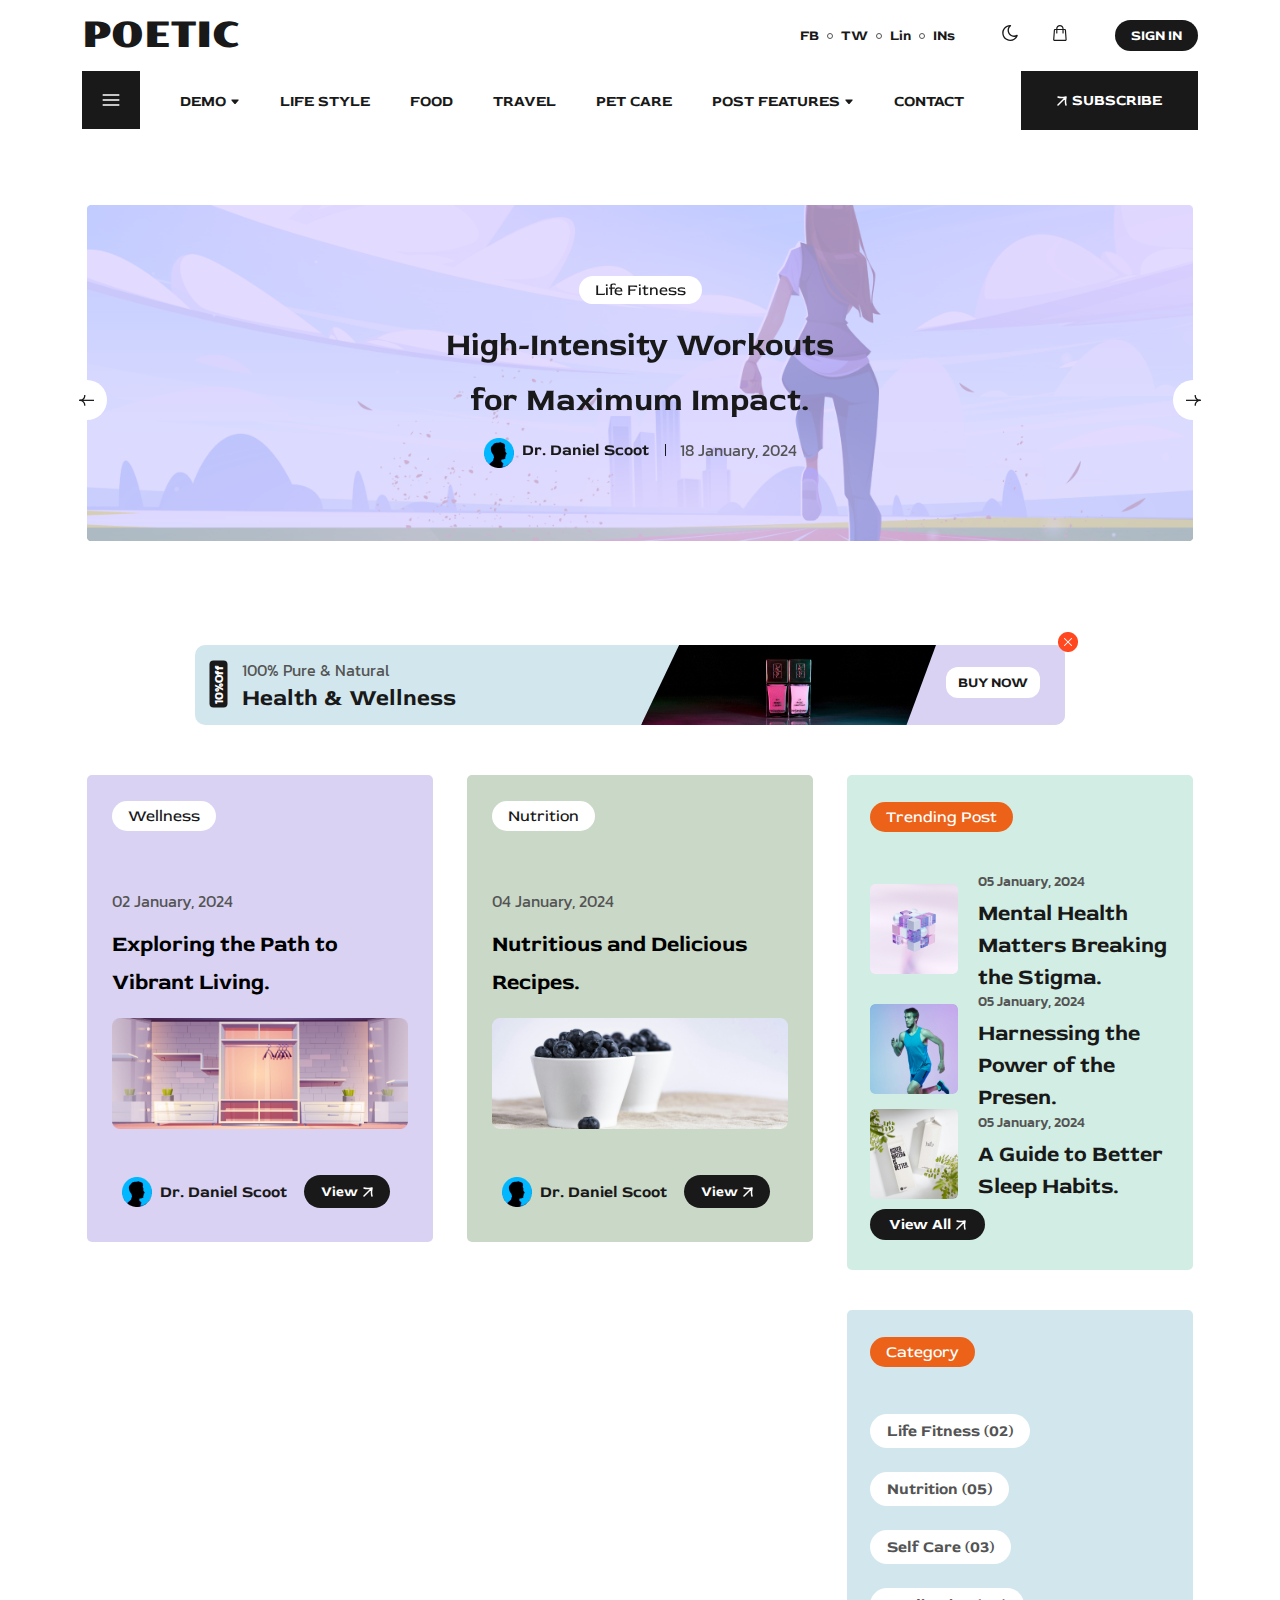
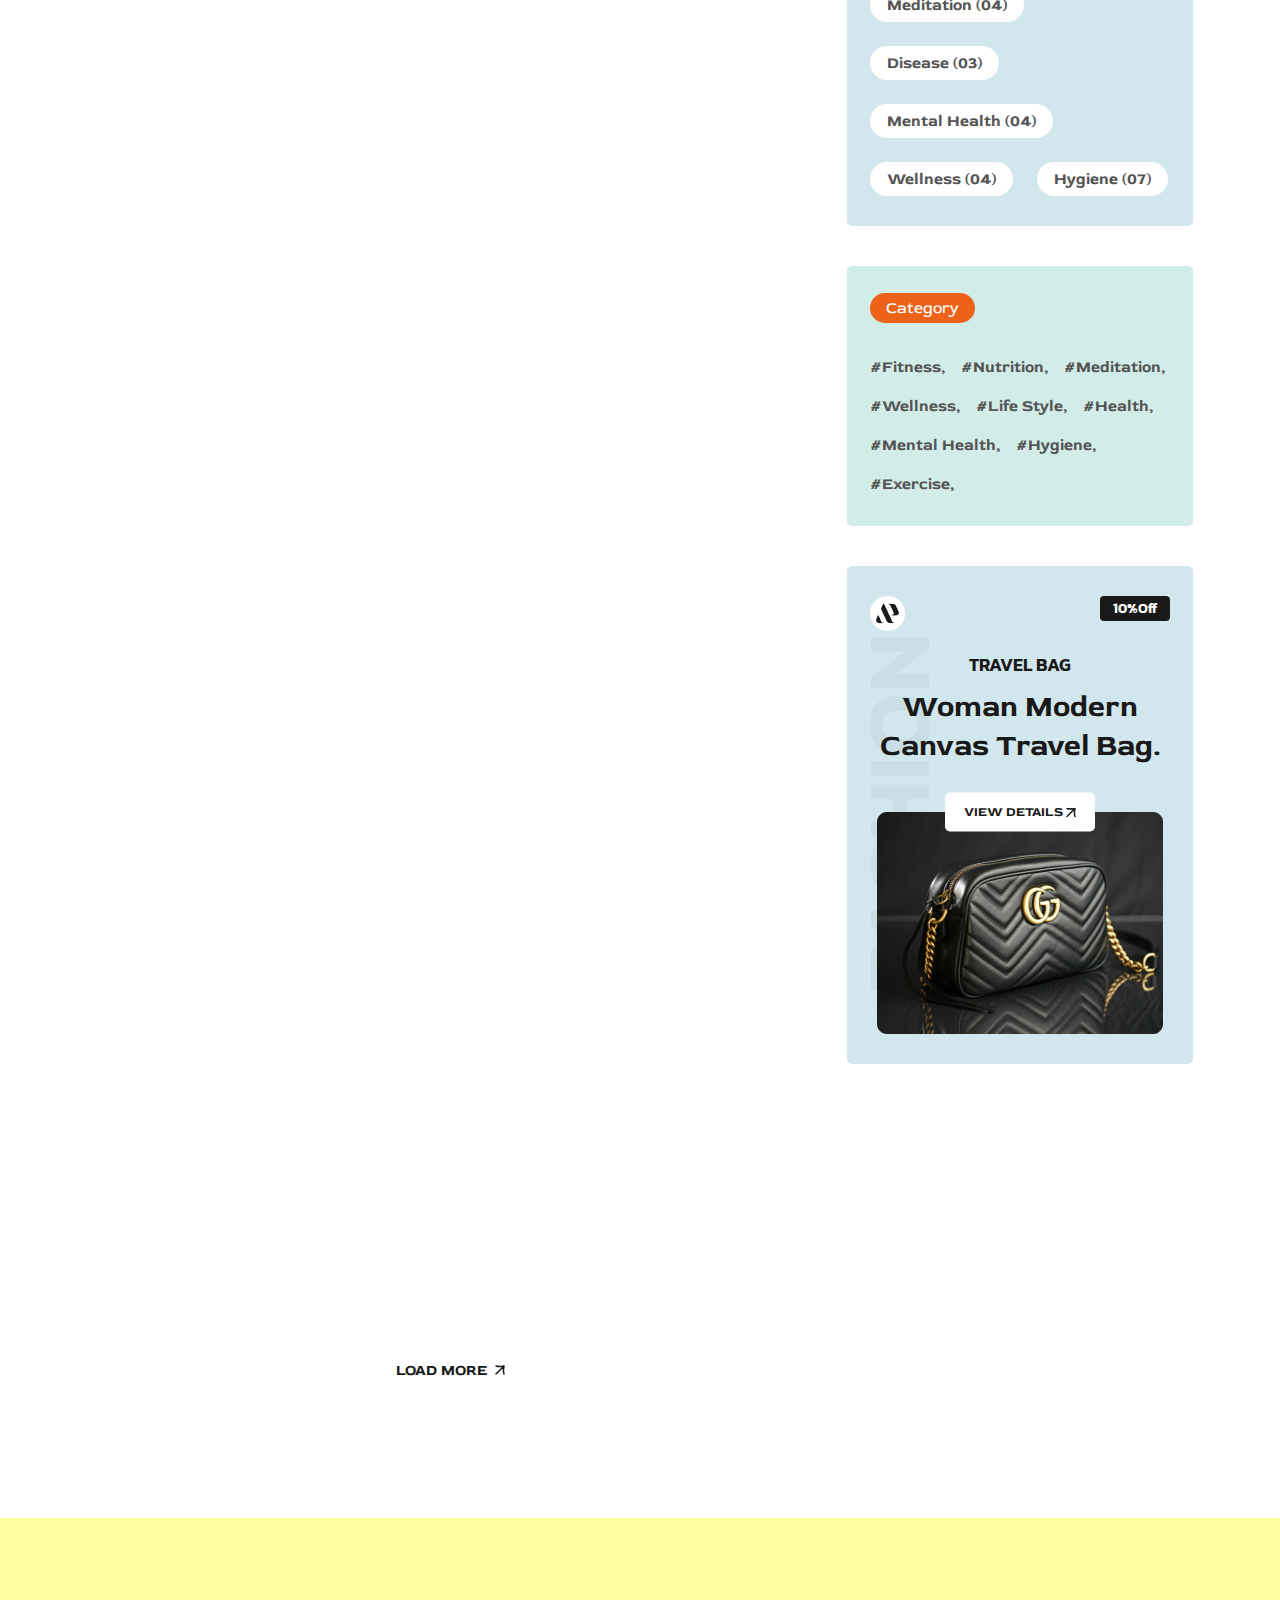
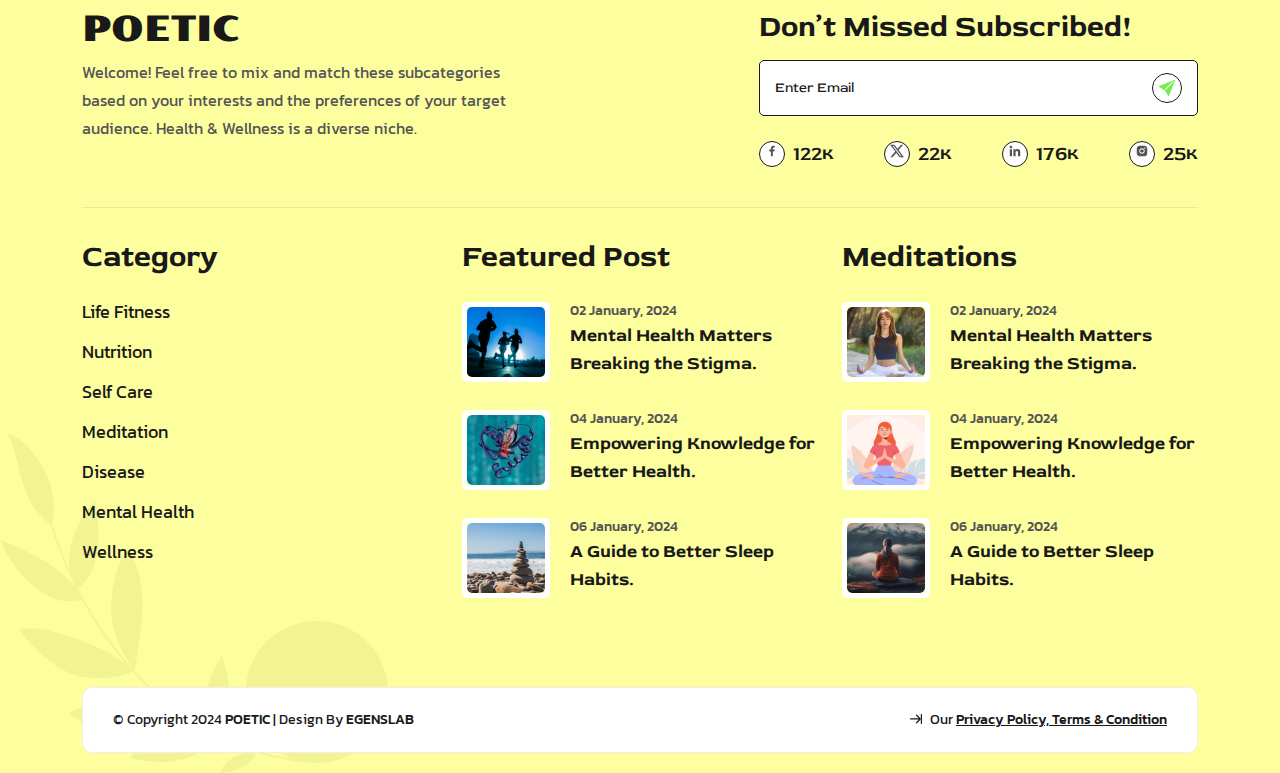
==== commit 2361ad92: "add new code" ====
--- a/index.html
+++ b/index.html
@@ -10,333 +10,263 @@
     <link rel="stylesheet" href="assets/css/jquery.fancybox.min.css">
     <!-- Animation css link -->
     <link rel="stylesheet" href="assets/css/animate.css">
-    <!-- Boostrap css link -->
+    <!-- Bootstrap link -->
     <link rel="stylesheet" href="assets/css/bootstrap-icons.min.css">
     <link rel="stylesheet" href="assets/css/bootstrap.min.css">
     <!-- Boxicon link -->
     <link rel="stylesheet" href="assets/css/boxicons.min.css">
     <!-- My css link -->
     <link rel="stylesheet" href="assets/css/style.css">
-    <title>POITIC- HTML template</title>
+    <title>POETIC - HTML Template</title>
 </head>
 
-<body>
+<body class="background-img">
+    <!-- scroll top start -->
+    <div class="circle-container active">
+        <svg class="circle-progress svg-content" width="100%" height="100%" viewBox="-1 -1 102 102">
+            <path d="M50,1 a49,49 0 0,1 0,98 a49,49 0 0,1 0,-98"
+                style="transition: stroke-dashoffset 10ms linear 0s; stroke-dasharray: 307.919; stroke-dashoffset: 256.939;">
+            </path>
+        </svg>
+    </div>
+    <!-- scroll top end -->
+    <!-- Header area strats here -->
     <header class="header-area">
-        <div class="container d-flex align-items-center justify-content-between">
-            <div class="header-menu-icon">
-                <div class="menu-icon">
-                    <svg width="20" height="20" viewBox="0 0 20 20" xmlns="http://www.w3.org/2000/svg">
-                        <path fill-rule="evenodd" clip-rule="evenodd"
-                            d="M1.66675 9.16666H18.3334V10.8333H1.66675V9.16666ZM1.66675 4.16666H18.3334V5.83332H1.66675V4.16666ZM1.66675 14.1667H18.3334V15.8333H1.66675V14.1667Z" />
-                    </svg>
-                </div>
-                <div class="right-icon">
-                    <svg width="16" height="16" viewBox="0 0 16 16" xmlns="http://www.w3.org/2000/svg">
-                        <g clip-path="url(#clip0_786_566)">
-                            <path
-                                d="M0.219921 8.00768C0.228585 12.4084 3.79421 15.954 8.26024 16C11.6719 15.9314 14.6211 13.8486 15.7467 10.6542C15.952 10.0697 15.3182 9.54523 14.7823 9.85714C13.9764 10.3284 13.0594 10.5763 12.1258 10.5756C11.4366 10.5773 10.7539 10.4428 10.1168 10.1798C9.47979 9.91682 8.90098 9.53058 8.41366 9.04325C7.92633 8.55592 7.54009 7.97711 7.27712 7.34007C7.01415 6.70303 6.87964 6.02031 6.88131 5.33112C6.88092 4.5347 7.0619 3.74865 7.41052 3.03258C7.75915 2.31651 8.26625 1.68924 8.89339 1.19833C9.38458 0.813108 9.13132 0.0160071 8.49817 0.00934236C3.52962 -0.231254 0.031309 4.13081 0.219921 8.00768ZM5.54837 5.33112C5.54837 8.95807 8.49884 11.9092 12.1264 11.9092C12.605 11.9092 13.1422 11.8679 13.736 11.7153C12.5463 13.4921 10.4536 14.6584 8.21026 14.6597C4.39604 14.6111 1.68683 11.5813 1.5582 8.23494C1.62351 2.50262 6.78601 1.48958 6.78601 1.48958C6.78601 1.48958 5.52837 3.05712 5.54837 5.33112Z" />
-                        </g>
-                        <defs>
-                            <clipPath id="clip0_786_566">
-                                <rect width="16" height="16" />
-                            </clipPath>
-                        </defs>
-                    </svg>
-                </div>
-            </div>
+        <div class="container d-flex alingn-items-center justify-content-between">
             <div class="header-logo">
                 <a href="#">POETIC</a>
             </div>
             <div class="header-right">
-                <div class="search-btn">
-                    <div class="icon">
+                <ul class="social-media">
+                    <li><a href="#">FB</a></li>
+                    <li>
+                        <a href="#">
+                            <svg width="6" height="6" viewBox="0 0 6 6" fill="none" xmlns="http://www.w3.org/2000/svg">
+                                <circle cx="3" cy="3" r="2.5" stroke="#545454" />
+                            </svg>
+                            TW
+                        </a>
+                    </li>
+                    <li>
+                        <a href="#">
+                            <svg width="6" height="6" viewBox="0 0 6 6" fill="none" xmlns="http://www.w3.org/2000/svg">
+                                <circle cx="3" cy="3" r="2.5" stroke="#545454" />
+                            </svg>
+                            Lin
+                        </a>
+                    </li>
+                    <li>
+                        <a href="#">
+                            <svg width="6" height="6" viewBox="0 0 6 6" fill="none" xmlns="http://www.w3.org/2000/svg">
+                                <circle cx="3" cy="3" r="2.5" stroke="#545454" />
+                            </svg>
+                            INs
+                        </a>
+                    </li>
+
+                </ul>
+                <div class="icon-area">
+                    <a href="#">
                         <svg width="16" height="16" viewBox="0 0 16 16" xmlns="http://www.w3.org/2000/svg">
-                            <path fill-rule="evenodd" clip-rule="evenodd"
-                                d="M7.67458 2.95934C5.06925 2.95934 2.95925 5.06868 2.95925 7.66868C2.95925 10.2687 5.06925 12.3773 7.67458 12.3773C8.97459 12.3773 10.1499 11.8533 11.0033 11.004C11.4434 10.5674 11.7926 10.0477 12.0307 9.47524C12.2687 8.90273 12.3908 8.28869 12.3899 7.66868C12.3899 5.06868 10.2799 2.95934 7.67458 2.95934ZM1.33325 7.66868C1.33325 4.16868 4.17325 1.33334 7.67458 1.33334C11.1759 1.33334 14.0159 4.16868 14.0159 7.66868C14.0178 9.07185 13.5516 10.4356 12.6913 11.544L14.4279 13.2787C14.5084 13.353 14.573 13.4427 14.618 13.5426C14.6629 13.6424 14.6872 13.7503 14.6894 13.8598C14.6916 13.9693 14.6717 14.0781 14.6309 14.1797C14.59 14.2813 14.5291 14.3736 14.4517 14.4511C14.3743 14.5286 14.2821 14.5896 14.1805 14.6306C14.079 14.6716 13.9702 14.6916 13.8607 14.6895C13.7512 14.6874 13.6433 14.6632 13.5434 14.6184C13.4435 14.5736 13.3536 14.5091 13.2793 14.4287L11.5393 12.6913C10.4316 13.544 9.07244 14.0054 7.67458 14.0033C4.17325 14.0033 1.33325 11.168 1.33325 7.66868Z" />
+                            <g clip-path="url(#clip0_0_6868)">
+                                <path
+                                    d="M0.219951 8.00762C0.228615 12.4083 3.79424 15.954 8.26027 16C11.6719 15.9313 14.6211 13.8486 15.7468 10.6542C15.952 10.0697 15.3182 9.54517 14.7824 9.85708C13.9764 10.3283 13.0594 10.5763 12.1258 10.5755C11.4366 10.5772 10.7539 10.4427 10.1169 10.1797C9.47982 9.91675 8.90101 9.53051 8.41369 9.04319C7.92636 8.55586 7.54012 7.97705 7.27715 7.34001C7.01418 6.70297 6.87967 6.02024 6.88134 5.33106C6.88095 4.53464 7.06193 3.74859 7.41055 3.03252C7.75918 2.31645 8.26628 1.68918 8.89342 1.19827C9.38461 0.813047 9.13135 0.015946 8.4982 0.00928132C3.52965 -0.231315 0.0313395 4.13075 0.219951 8.00762ZM5.5484 5.33106C5.5484 8.958 8.49887 11.9091 12.1265 11.9091C12.605 11.9091 13.1422 11.8678 13.736 11.7152C12.5464 13.492 10.4536 14.6583 8.21029 14.6597C4.39607 14.611 1.68686 11.5812 1.55823 8.23488C1.62354 2.50255 6.78604 1.48952 6.78604 1.48952C6.78604 1.48952 5.5284 3.05706 5.5484 5.33106Z" />
+                            </g>
+                            <defs>
+                                <clipPath id="clip0_0_6868">
+                                    <rect width="16" height="16" fill="white" />
+                                </clipPath>
+                            </defs>
                         </svg>
-                    </div>
+                    </a>
+                    <a href="#">
+                        <svg width="16" height="16" viewBox="0 0 16 16" xmlns="http://www.w3.org/2000/svg">
+                            <mask id="mask0_0_6873" style="mask-type:alpha" maskUnits="userSpaceOnUse" x="0" y="0"
+                                width="16" height="16">
+                                <rect width="16" height="16" />
+                            </mask>
+                            <g mask="url(#mask0_0_6873)">
+                                <path fill-rule="evenodd" clip-rule="evenodd"
+                                    d="M4.21426 3.90244H3.17738C2.83196 3.90245 2.49938 4.03334 2.2466 4.26874C1.99382 4.50414 1.83961 4.82658 1.81504 5.17112L1.14616 14.537C1.13282 14.724 1.15815 14.9119 1.22056 15.0887C1.28298 15.2656 1.38116 15.4277 1.50897 15.5649C1.63678 15.7022 1.79149 15.8117 1.96345 15.8865C2.13542 15.9614 2.32095 16 2.5085 16H13.3198C13.5073 15.9999 13.6928 15.9612 13.8647 15.8863C14.0366 15.8114 14.1913 15.7019 14.3191 15.5647C14.4469 15.4275 14.5451 15.2654 14.6075 15.0886C14.67 14.9118 14.6954 14.724 14.6822 14.537L14.0133 5.17112C13.9887 4.82658 13.8345 4.50414 13.5817 4.26874C13.3289 4.03334 12.9964 3.90245 12.6509 3.90244H11.6215V3.70732C11.6215 2.72408 11.2309 1.7811 10.5356 1.08585C9.84037 0.390591 8.8974 0 7.91416 0C5.94148 0 4.11826 1.57112 4.20684 3.70732L4.21426 3.90244ZM11.6215 5.07317V8C11.6215 8.15525 11.5598 8.30414 11.45 8.41392C11.3403 8.52369 11.1914 8.58537 11.0361 8.58537C10.8809 8.58537 10.732 8.52369 10.6222 8.41392C10.5124 8.30414 10.4507 8.15525 10.4507 8V5.07317H5.37758V8C5.37758 8.15525 5.3159 8.30414 5.20613 8.41392C5.09635 8.52369 4.94746 8.58537 4.79221 8.58537C4.63696 8.58537 4.48807 8.52369 4.37829 8.41392C4.26852 8.30414 4.20684 8.15525 4.20684 8C4.20684 8 4.25758 6.63219 4.2408 5.07317H3.17738C3.12811 5.07324 3.08069 5.09195 3.04464 5.12553C3.00859 5.15912 2.98659 5.2051 2.98304 5.25424L2.31377 14.6201C2.31184 14.6468 2.31544 14.6737 2.32436 14.699C2.33327 14.7243 2.3473 14.7475 2.36557 14.7671C2.38385 14.7867 2.40597 14.8024 2.43056 14.8131C2.45515 14.8238 2.48169 14.8293 2.5085 14.8293H13.3198C13.3466 14.8292 13.3731 14.8236 13.3976 14.8128C13.4222 14.8021 13.4442 14.7865 13.4625 14.7669C13.4807 14.7472 13.4948 14.7241 13.5037 14.6989C13.5127 14.6736 13.5164 14.6468 13.5146 14.6201L12.8453 5.25424C12.8417 5.2051 12.8197 5.15912 12.7837 5.12553C12.7476 5.09195 12.7002 5.07324 12.6509 5.07317H11.6215ZM10.4507 3.90244V3.70732C10.4507 3.03457 10.1835 2.38938 9.7078 1.91368C9.2321 1.43798 8.58691 1.17073 7.91416 1.17073C7.24142 1.17073 6.59623 1.43798 6.12052 1.91368C5.64482 2.38938 5.37758 3.03457 5.37758 3.70732V3.90244H10.4507Z" />
+                            </g>
+                        </svg>
+                    </a>
                 </div>
-                <div class="subscribe-btn">
-                    <a href="#" class="primary-btn hover-btn">
-                        <svg class="arrow" width="11" height="11" viewBox="0 0 11 11"
-                            xmlns="http://www.w3.org/2000/svg">
-                            <path
-                                d="M0.999756 10L9.99976 1M9.99976 1C7.99976 1.375 3.62476 2.125 0.999756 1M9.99976 1C9.62476 2.875 8.87476 7 9.99976 10"
-                                stroke="#191919" stroke-width="1.5" stroke-linecap="round" />
-                        </svg>
-                        SUBSCRIBE
+                <div class="btn-area">
+                    <a href="#">
+                        SIGN IN
                     </a>
-
                 </div>
             </div>
+
         </div>
+
     </header>
-    <div class="header-menu">
-        <div class="container d-flex align-items-center justify-content-between">
-            <div class="main-menu">
+    <div class="header-menu d-flex ">
+        <div class="container  d-flex alingn-items-center justify-content-between">
+            <div class="main-menu d-lg-flex d-none">
+                <div class="menu-icon">
+                    <a href="#">
+                        <svg width="20" height="20" viewBox="0 0 20 20" fill="none" xmlns="http://www.w3.org/2000/svg">
+                            <path fill-rule="evenodd" clip-rule="evenodd"
+                                d="M1.66699 9.16675H18.3337V10.8334H1.66699V9.16675ZM1.66699 4.16675H18.3337V5.83341H1.66699V4.16675ZM1.66699 14.1667H18.3337V15.8334H1.66699V14.1667Z"
+                                fill="white" />
+                        </svg>
+                    </a>
+                </div>
                 <ul class="menu-list">
                     <li><a href="#">DEMO
-                            <svg width="8" height="6" viewBox="0 0 8 6" xmlns="http://www.w3.org/2000/svg">
+                            <svg width="10" height="10" viewBox="0 0 10 10" fill="none"
+                                xmlns="http://www.w3.org/2000/svg">
                                 <path
-                                    d="M3.52932 4.9625L0.531821 1.53625C0.178071 1.13313 0.465571 0.5 1.00245 0.5H6.99745C7.1176 0.499897 7.23523 0.53443 7.33627 0.599463C7.4373 0.664496 7.51744 0.757273 7.5671 0.866683C7.61676 0.976093 7.63383 1.0975 7.61627 1.21636C7.5987 1.33522 7.54725 1.4465 7.46807 1.53688L4.47057 4.96188C4.41191 5.02901 4.33956 5.08281 4.25839 5.11968C4.17722 5.15654 4.0891 5.17561 3.99995 5.17561C3.91079 5.17561 3.82267 5.15654 3.7415 5.11968C3.66033 5.08281 3.58798 5.02901 3.52932 4.96188V4.9625Z" />
+                                    d="M4.52938 6.9625L1.53188 3.53625C1.17813 3.13313 1.46563 2.5 2.00251 2.5H7.99751C8.11766 2.4999 8.2353 2.53443 8.33633 2.59946C8.43736 2.6645 8.5175 2.75727 8.56716 2.86668C8.61682 2.97609 8.63389 3.0975 8.61633 3.21636C8.59877 3.33522 8.54731 3.4465 8.46813 3.53688L5.47063 6.96188C5.41197 7.02901 5.33962 7.08281 5.25845 7.11968C5.17728 7.15654 5.08916 7.17561 5.00001 7.17561C4.91086 7.17561 4.82274 7.15654 4.74156 7.11968C4.66039 7.08281 4.58805 7.02901 4.52938 6.96188V6.9625Z"
+                                    fill="#191919" />
                             </svg>
                         </a></li>
                     <li><a href="#">LIFE STYLE</a></li>
                     <li><a href="#">FOOD</a></li>
                     <li><a href="#">TRAVEL</a></li>
-                    <li><a href="#">GAMING</a></li>
+                    <li><a href="#">PET CARE</a></li>
                     <li><a href="#">POST FEATURES
-                            <svg width="8" height="6" viewBox="0 0 8 6" xmlns="http://www.w3.org/2000/svg">
+                            <svg width="10" height="10" viewBox="0 0 10 10" fill="none"
+                                xmlns="http://www.w3.org/2000/svg">
                                 <path
-                                    d="M3.52932 4.9625L0.531821 1.53625C0.178071 1.13313 0.465571 0.5 1.00245 0.5H6.99745C7.1176 0.499897 7.23523 0.53443 7.33627 0.599463C7.4373 0.664496 7.51744 0.757273 7.5671 0.866683C7.61676 0.976093 7.63383 1.0975 7.61627 1.21636C7.5987 1.33522 7.54725 1.4465 7.46807 1.53688L4.47057 4.96188C4.41191 5.02901 4.33956 5.08281 4.25839 5.11968C4.17722 5.15654 4.0891 5.17561 3.99995 5.17561C3.91079 5.17561 3.82267 5.15654 3.7415 5.11968C3.66033 5.08281 3.58798 5.02901 3.52932 4.96188V4.9625Z" />
+                                    d="M4.52938 6.9625L1.53188 3.53625C1.17813 3.13313 1.46563 2.5 2.00251 2.5H7.99751C8.11766 2.4999 8.2353 2.53443 8.33633 2.59946C8.43736 2.6645 8.5175 2.75727 8.56716 2.86668C8.61682 2.97609 8.63389 3.0975 8.61633 3.21636C8.59877 3.33522 8.54731 3.4465 8.46813 3.53688L5.47063 6.96188C5.41197 7.02901 5.33962 7.08281 5.25845 7.11968C5.17728 7.15654 5.08916 7.17561 5.00001 7.17561C4.91086 7.17561 4.82274 7.15654 4.74156 7.11968C4.66039 7.08281 4.58805 7.02901 4.52938 6.96188V6.9625Z"
+                                    fill="#191919" />
                             </svg>
                         </a></li>
                     <li><a href="#">CONTACT</a></li>
                 </ul>
             </div>
-            <div class="social-media">
-                <ul>
-                    <li><a href="#">
-                            <svg width="14" height="14" viewBox="0 0 14 14" xmlns="http://www.w3.org/2000/svg">
-                                <path
-                                    d="M7.81526 12.2483V7.46726H9.42818L9.66793 5.59534H7.81526V4.40301C7.81526 3.86284 7.96576 3.49301 8.74101 3.49301H9.72334V1.82409C9.24538 1.77287 8.76495 1.74814 8.28426 1.75001C6.85859 1.75001 5.87976 2.62034 5.87976 4.21809V5.59184H4.27734V7.46376H5.88326V12.2483H7.81526Z" />
-                            </svg>
-                        </a></li>
-                    <li><a href="#">
-                            <svg width="14" height="14" viewBox="0 0 14 14" xmlns="http://www.w3.org/2000/svg">
-                                <g clip-path="url(#clip0_786_536)">
-                                    <path
-                                        d="M11.025 0.65625H13.1722L8.48225 6.0305L14 13.3438H9.68012L6.2965 8.9075L2.42462 13.3438H0.2765L5.29287 7.595L0 0.65625H4.43013L7.48825 4.71012L11.025 0.65625ZM10.2725 12.0557H11.4625L3.78262 1.87687H2.50688L10.2725 12.0557Z" />
-                                </g>
-                                <defs>
-                                    <clipPath id="clip0_786_536">
-                                        <rect width="14" height="14" fill="white" />
-                                    </clipPath>
-                                </defs>
-                            </svg>
-                        </a></li>
-                    <li><a href="#">
-                            <svg width="14" height="14" viewBox="0 0 14 14" xmlns="http://www.w3.org/2000/svg">
-                                <path
-                                    d="M2.90719 4.1972C3.61209 4.1972 4.18353 3.62576 4.18353 2.92086C4.18353 2.21597 3.61209 1.64453 2.90719 1.64453C2.20229 1.64453 1.63086 2.21597 1.63086 2.92086C1.63086 3.62576 2.20229 4.1972 2.90719 4.1972Z" />
-                                <path
-                                    d="M5.38752 5.16523V12.2463H7.5861V8.74457C7.5861 7.82057 7.75994 6.92573 8.9056 6.92573C10.0355 6.92573 10.0495 7.98215 10.0495 8.8029V12.2469H12.2493V8.36365C12.2493 6.45615 11.8386 4.99023 9.60911 4.99023C8.53869 4.99023 7.82119 5.57765 7.52777 6.13357H7.49802V5.16523H5.38752ZM1.80469 5.16523H4.00677V12.2463H1.80469V5.16523Z" />
-                            </svg>
-                        </a></li>
-                    <li><a href="#">
-                            <svg width="14" height="14" viewBox="0 0 14 14" xmlns="http://www.w3.org/2000/svg">
-                                <path
-                                    d="M12.2191 4.84492C12.2132 4.40312 12.1305 3.96571 11.9747 3.55226C11.8396 3.20351 11.6332 2.88679 11.3687 2.62233C11.1043 2.35786 10.7875 2.15147 10.4388 2.01634C10.0307 1.86313 9.59948 1.78029 9.16362 1.77134C8.60246 1.74626 8.42454 1.73926 7.00004 1.73926C5.57554 1.73926 5.39296 1.73926 4.83587 1.77134C4.40022 1.78036 3.96924 1.8632 3.56129 2.01634C3.21249 2.15138 2.89572 2.35773 2.63124 2.62221C2.36677 2.88669 2.16041 3.20346 2.02537 3.55226C1.87186 3.96008 1.7892 4.39116 1.78096 4.82684C1.75587 5.38859 1.74829 5.56651 1.74829 6.99101C1.74829 8.41551 1.74829 8.59751 1.78096 9.15517C1.78971 9.59151 1.87196 10.022 2.02537 10.4309C2.16064 10.7796 2.36715 11.0963 2.63171 11.3606C2.89628 11.625 3.21308 11.8313 3.56187 11.9663C3.96871 12.1256 4.39976 12.2144 4.83646 12.2288C5.39821 12.2538 5.57612 12.2614 7.00062 12.2614C8.42512 12.2614 8.60771 12.2614 9.16479 12.2288C9.60063 12.2202 10.0318 12.1375 10.44 11.9843C10.7886 11.8491 11.1053 11.6426 11.3697 11.3782C11.6341 11.1137 11.8406 10.7971 11.9759 10.4484C12.1293 10.0401 12.2115 9.60959 12.2203 9.17267C12.2454 8.61151 12.253 8.43359 12.253 7.00851C12.2518 5.58401 12.2518 5.40317 12.2191 4.84492ZM6.99654 9.68484C5.50671 9.68484 4.29979 8.47792 4.29979 6.98809C4.29979 5.49826 5.50671 4.29134 6.99654 4.29134C7.71176 4.29134 8.39769 4.57546 8.90343 5.0812C9.40917 5.58694 9.69329 6.27287 9.69329 6.98809C9.69329 7.70331 9.40917 8.38924 8.90343 8.89498C8.39769 9.40072 7.71176 9.68484 6.99654 9.68484ZM9.80062 4.82042C9.71802 4.8205 9.63622 4.80429 9.55989 4.77271C9.48356 4.74114 9.41421 4.69482 9.3558 4.63641C9.29739 4.57801 9.25108 4.50865 9.2195 4.43233C9.18793 4.356 9.17171 4.27419 9.17179 4.19159C9.17179 4.10905 9.18805 4.02732 9.21964 3.95106C9.25122 3.8748 9.29752 3.80551 9.35589 3.74714C9.41425 3.68878 9.48354 3.64248 9.5598 3.61089C9.63606 3.57931 9.71779 3.56305 9.80033 3.56305C9.88287 3.56305 9.96461 3.57931 10.0409 3.61089C10.1171 3.64248 10.1864 3.68878 10.2448 3.74714C10.3031 3.80551 10.3494 3.8748 10.381 3.95106C10.4126 4.02732 10.4289 4.10905 10.4289 4.19159C10.4289 4.53926 10.1477 4.82042 9.80062 4.82042Z" />
-                                <path
-                                    d="M6.99589 8.73983C7.96336 8.73983 8.74764 7.95554 8.74764 6.98808C8.74764 6.02061 7.96336 5.23633 6.99589 5.23633C6.02843 5.23633 5.24414 6.02061 5.24414 6.98808C5.24414 7.95554 6.02843 8.73983 6.99589 8.73983Z" />
-                            </svg>
-                        </a></li>
-                </ul>
+            <div class="sidber-btn">
+                <a href="#">
+                    <svg width="10" height="10" viewBox="0 0 10 10" fill="none" xmlns="http://www.w3.org/2000/svg">
+                        <path d="M1 9L9 1M9 1C7.22222 1.33333 3.33333 2 1 1M9 1C8.66667 2.66667 8 6.33333 9 9"
+                            stroke="#191919" stroke-width="1.5" stroke-linecap="round" />
+                    </svg>
+                    SUBSCRIBE</a>
             </div>
         </div>
+
+
     </div>
-
-    <!-- Banner area strats here -->
-    <div class="banner-area mb-60">
-        <div class="container">
-            <div class="row ">
-                <div class="col-lg-12 position-relative">
-                    <div class="slider-btn-groups">
-                        <div class="slider-btn prev-2" tabindex="0" role="button" aria-label="Previous slide"
-                            aria-controls="swiper-wrapper-e0b69f76be833fd9">
-                            <svg width="7" height="14" viewBox="0 0 7 14" fill="none"
-                                xmlns="http://www.w3.org/2000/svg">
-                                <path d="M0 7.00008L7 0L2.54545 7.00008L7 14L0 7.00008Z" fill="#C4C4C4" />
-                            </svg>
-                            <span class="two"> PREV</span>
+    <!-- Header area ends here -->
+     <!-- banner area strats here -->
+    <div class="banner-area mb-40">
+            <div class="container">
+                <div class="row">
+                    <div class="col-lg-12 position-relative">
+                        <div class="slider-btn-groups">
+                            <div class="slider-btn prev-1">
+                                <svg width="16" height="16" viewBox="0 0 16 16" xmlns="http://www.w3.org/2000/svg">
+                                    <mask id="mask0_0_6821" style="mask-type:alpha" maskUnits="userSpaceOnUse" x="0"
+                                        y="0" width="16" height="16">
+                                        <rect width="16" height="16" transform="matrix(-1 0 0 1 16 0)" />
+                                    </mask>
+                                    <g mask="url(#mask0_0_6821)">
+                                        <path fill-rule="evenodd" clip-rule="evenodd"
+                                            d="M0.416666 8.96667H15V7.71667H0.416666V8.96667Z" />
+                                        <path fill-rule="evenodd" clip-rule="evenodd"
+                                            d="M1.04115 7.71667C3.98115 7.71667 6.38281 10.3017 6.38281 13.0583V13.6833H5.13281V13.0583C5.13281 10.9658 3.26448 8.96667 1.04115 8.96667H0.416979V7.71667H1.04115Z" />
+                                        <path fill-rule="evenodd" clip-rule="evenodd"
+                                            d="M1.04115 8.96667C3.98115 8.96667 6.38281 6.38167 6.38281 3.625V3H5.13281V3.625C5.13281 5.71833 3.26448 7.71667 1.04115 7.71667H0.416979V8.96667H1.04115Z" />
+                                    </g>
+                                </svg>
+                            </div>
+                            <div class="slider-btn next-1">
+                                <svg width="16" height="16" viewBox="0 0 16 16" xmlns="http://www.w3.org/2000/svg">
+                                    <mask id="mask0_0_6813" style="mask-type:alpha" maskUnits="userSpaceOnUse" x="0"
+                                        y="0" width="16" height="16">
+                                        <rect width="16" height="16" />
+                                    </mask>
+                                    <g mask="url(#mask0_0_6813)">
+                                        <path fill-rule="evenodd" clip-rule="evenodd"
+                                            d="M15.5833 8.96667H1V7.71667H15.5833V8.96667Z" />
+                                        <path fill-rule="evenodd" clip-rule="evenodd"
+                                            d="M14.9589 7.71667C12.0189 7.71667 9.61719 10.3017 9.61719 13.0583V13.6833H10.8672V13.0583C10.8672 10.9658 12.7355 8.96667 14.9589 8.96667H15.583V7.71667H14.9589Z" />
+                                        <path fill-rule="evenodd" clip-rule="evenodd"
+                                            d="M14.9589 8.96667C12.0189 8.96667 9.61719 6.38167 9.61719 3.625V3H10.8672V3.625C10.8672 5.71833 12.7355 7.71667 14.9589 7.71667H15.583V8.96667H14.9589Z" />
+                                    </g>
+                                </svg>
+                            </div>
                         </div>
-                        <div class="slider-btn next-2" tabindex="0" role="button" aria-label="Next slide"
-                            aria-controls="swiper-wrapper-e0b69f76be833fd9">
-                            <span>NEXT</span>
-                            <svg width="7" height="14" viewBox="0 0 7 14" fill="none"
-                                xmlns="http://www.w3.org/2000/svg">
-                                <path d="M7 7.00008L0 0L4.45455 7.00008L0 14L7 7.00008Z" fill="#191919" />
-                            </svg>
-                        </div>
-                    </div>
-                    <div class="swiper banner-slider">
-                        <div class="swiper-wrapper">
-                            <div class="swiper-slide">
-                                <div class="banner-card">
-                                    <div class="banner-img">
-                                        <img src="assets/image/Overlay (4).png" alt="">
+                        <div class="swiper home1-banner-slider">
+                            <div class="swiper-wrapper">
+                                <div class="swiper-slide">
+                                    <div class="banner-bg">
+                                        <a href="#">
+                                            <img class="img-fluid" src="assets/image/Overlay (3).png" alt="">
+                                        </a>
                                     </div>
                                     <div class="banner-content">
-                                        <div class="top-btn">
-                                            <a href="#">
-                                                Fashion
-                                            </a>
-                                        </div>
+                                        <a href="#">
+                                            <span>Life Fitness</span>
+                                        </a>
+                                        <h1>High-Intensity Workouts for Maximum Impact. </h1>
                                         <div class="banner-content-bottom">
                                             <div class="author-area">
+                                                <div class="author-img">
+                                                    <img src="assets/image/Image (10).png" alt="">
+                                                </div>
                                                 <div class="author-name">
-                                                    <a href="#">Robert Kcarery</a>
-                                                </div>
-                                                <div class="publish-date">
-                                                    <a href="#">
-                                                        <svg width="6" height="6" viewBox="0 0 6 6" fill="none"
-                                                            xmlns="http://www.w3.org/2000/svg">
-                                                            <circle cx="3" cy="3" r="3" fill="#C4C4C4" />
-                                                        </svg>
-                                                        19 Jan, 2024</a>
-                                                </div>
-                                            </div>
-                                            <h2>Style Chronicles Fashion Trends and Tips</h2>
-                                        </div>
-                                    </div>
-                                </div>
-                            </div>
-                            <div class="swiper-slide">
-                                <div class="banner-card">
-                                    <div class="banner-img two">
-                                        <img src="assets/image/Overlay (4).png" alt="">
+                                                    <a href="#">Dr. Daniel Scoot</a>
+                                                </div>
+                                            </div>
+                                            <div class="publish-date">
+                                                <a href="#">18 January, 2024</a>
+                                            </div>
+                                        </div>
+                                    </div>
+                                </div>
+                                <div class="swiper-slide">
+                                    <div class="banner-bg">
+                                        <a href="#">
+                                            <img class="img-fluid two" src="assets/image/banner.png" alt="">
+                                        </a>
                                     </div>
                                     <div class="banner-content">
-                                        <div class="top-btn">
-                                            <a href="#">
-                                                Tech
-                                            </a>
-                                        </div>
+                                        <a href="#">
+                                            <span>Health Fitness</span>
+                                        </a>
+                                        <h1> Ut vel nibh vitae felis interdum semper.</h1>
                                         <div class="banner-content-bottom">
                                             <div class="author-area">
+                                                <div class="author-img">
+                                                    <img src="assets/image/Image (10).png" alt="">
+                                                </div>
                                                 <div class="author-name">
-                                                    <a href="#">Rakhab Uddin</a>
-                                                </div>
-                                                <div class="publish-date">
-                                                    <a href="#">
-                                                        <svg width="6" height="6" viewBox="0 0 6 6" fill="none"
-                                                            xmlns="http://www.w3.org/2000/svg">
-                                                            <circle cx="3" cy="3" r="3" fill="#C4C4C4" />
-                                                        </svg>
-                                                        16 Jan, 2024</a>
-                                                </div>
-                                            </div>
-                                            <h2>Tech Trends Navigating the Digital Landscape</h2>
-                                        </div>
-                                    </div>
-                                </div>
-                            </div>
-                            <div class="swiper-slide">
-                                <div class="banner-card">
-                                    <div class="banner-img three">
-                                        <img src="assets/image/Overlay (4).png" alt="">
+                                                    <a href="#">Dr. Daniel Scoot</a>
+                                                </div>
+                                            </div>
+                                            <div class="publish-date">
+                                                <a href="#">21 January, 2024</a>
+                                            </div>
+                                        </div>
+                                    </div>
+                                </div>
+                                <div class="swiper-slide">
+                                    <div class="banner-bg">
+                                        <a href="#">
+                                            <img class="img-fluid two" src="assets/image/banner-2.png" alt="">
+                                        </a>
                                     </div>
                                     <div class="banner-content">
-                                        <div class="top-btn">
-                                            <a href="#">
-                                                Food
-                                            </a>
-                                        </div>
+                                        <a href="#">
+                                            <span>Body Fitness</span>
+                                        </a>
+                                        <h1>Fusce sollicitudin arcu id auctor hendrerit. </h1>
                                         <div class="banner-content-bottom">
                                             <div class="author-area">
+                                                <div class="author-img">
+                                                    <img src="assets/image/Image (10).png" alt="">
+                                                </div>
                                                 <div class="author-name">
-                                                    <a href="#">Daniel Scoot</a>
-                                                </div>
-                                                <div class="publish-date">
-                                                    <a href="#">
-                                                        <svg width="6" height="6" viewBox="0 0 6 6" fill="none"
-                                                            xmlns="http://www.w3.org/2000/svg">
-                                                            <circle cx="3" cy="3" r="3" fill="#C4C4C4" />
-                                                        </svg>
-                                                        20 Jan, 2024</a>
-                                                </div>
-                                            </div>
-                                            <h2>Foodie Diaries Recipes for Every Occasion</h2>
-                                        </div>
-                                    </div>
-                                </div>
-                            </div>
-                            <div class="swiper-slide">
-                                <div class="banner-card">
-                                    <div class="banner-img">
-                                        <img src="assets/image/Overlay (4).png" alt="">
-                                    </div>
-                                    <div class="banner-content">
-                                        <div class="top-btn">
-                                            <a href="#">
-                                                Fashion
-                                            </a>
-                                        </div>
-                                        <div class="banner-content-bottom">
-                                            <div class="author-area">
-                                                <div class="author-name">
-                                                    <a href="#">Robert Kcarery</a>
-                                                </div>
-                                                <div class="publish-date">
-                                                    <a href="#">
-                                                        <svg width="6" height="6" viewBox="0 0 6 6" fill="none"
-                                                            xmlns="http://www.w3.org/2000/svg">
-                                                            <circle cx="3" cy="3" r="3" fill="#C4C4C4" />
-                                                        </svg>
-                                                        19 Jan, 2024</a>
-                                                </div>
-                                            </div>
-                                            <h2>Style Chronicles Fashion Trends and Tips</h2>
-                                        </div>
-                                    </div>
-                                </div>
-                            </div>
-                            <div class="swiper-slide">
-                                <div class="banner-card">
-                                    <div class="banner-img two">
-                                        <img src="assets/image/Overlay (4).png" alt="">
-                                    </div>
-                                    <div class="banner-content">
-                                        <div class="top-btn">
-                                            <a href="#">
-                                                Tech
-                                            </a>
-                                        </div>
-                                        <div class="banner-content-bottom">
-                                            <div class="author-area">
-                                                <div class="author-name">
-                                                    <a href="#">Rakhab Uddin</a>
-                                                </div>
-                                                <div class="publish-date">
-                                                    <a href="#">
-                                                        <svg width="6" height="6" viewBox="0 0 6 6" fill="none"
-                                                            xmlns="http://www.w3.org/2000/svg">
-                                                            <circle cx="3" cy="3" r="3" fill="#C4C4C4" />
-                                                        </svg>
-                                                        16 Jan, 2024</a>
-                                                </div>
-                                            </div>
-                                            <h2>Tech Trends Navigating the Digital Landscape</h2>
-                                        </div>
-                                    </div>
-                                </div>
-                            </div>
-                            <div class="swiper-slide">
-                                <div class="banner-card">
-                                    <div class="banner-img three">
-                                        <img src="assets/image/Overlay (4).png" alt="">
-                                    </div>
-                                    <div class="banner-content">
-                                        <div class="top-btn">
-                                            <a href="#">
-                                                Food
-                                            </a>
-                                        </div>
-                                        <div class="banner-content-bottom">
-                                            <div class="author-area">
-                                                <div class="author-name">
-                                                    <a href="#">Daniel Scoot</a>
-                                                </div>
-                                                <div class="publish-date">
-                                                    <a href="#">
-                                                        <svg width="6" height="6" viewBox="0 0 6 6" fill="none"
-                                                            xmlns="http://www.w3.org/2000/svg">
-                                                            <circle cx="3" cy="3" r="3" fill="#C4C4C4" />
-                                                        </svg>
-                                                        20 Jan, 2024</a>
-                                                </div>
-                                            </div>
-                                            <h2>Foodie Diaries Recipes for Every Occasion</h2>
+                                                    <a href="#">Dr. Daniel Scoot</a>
+                                                </div>
+                                            </div>
+                                            <div class="publish-date">
+                                                <a href="#">25 January, 2024</a>
+                                            </div>
                                         </div>
                                     </div>
                                 </div>
@@ -345,373 +275,835 @@
                     </div>
                 </div>
             </div>
-        </div>
-    </div>
-    <!-- Banner area ends here -->
-
-    <!-- Discover area strats here -->
-    <div class="discover-section">
-        <div class="container">
-            <div class="row mb-20">
-                <div class="col-lg-12">
-                    <div class="section-title">
-                        <h3>Discover Today’s</h3>
-                    </div>
-                </div>
-            </div>
-            <div class="row">
-                <div class="col-lg-12 position-relative">
-                    <div class="slider-btn-groups">
-                        <div class="slider-btn prev-1" tabindex="0" role="button" aria-label="Previous slide"
-                            aria-controls="swiper-wrapper-e0b69f76be833fd9">
-                            <svg width="16" height="16" viewBox="0 0 16 16" xmlns="http://www.w3.org/2000/svg">
-                                <mask id="mask0_0_6821" style="mask-type:alpha" maskUnits="userSpaceOnUse" x="0" y="0"
-                                    width="16" height="16">
-                                    <rect width="16" height="16" transform="matrix(-1 0 0 1 16 0)"></rect>
-                                </mask>
-                                <g mask="url(#mask0_0_6821)">
-                                    <path fill-rule="evenodd" clip-rule="evenodd"
-                                        d="M0.416666 8.96667H15V7.71667H0.416666V8.96667Z"></path>
-                                    <path fill-rule="evenodd" clip-rule="evenodd"
-                                        d="M1.04115 7.71667C3.98115 7.71667 6.38281 10.3017 6.38281 13.0583V13.6833H5.13281V13.0583C5.13281 10.9658 3.26448 8.96667 1.04115 8.96667H0.416979V7.71667H1.04115Z">
-                                    </path>
-                                    <path fill-rule="evenodd" clip-rule="evenodd"
-                                        d="M1.04115 8.96667C3.98115 8.96667 6.38281 6.38167 6.38281 3.625V3H5.13281V3.625C5.13281 5.71833 3.26448 7.71667 1.04115 7.71667H0.416979V8.96667H1.04115Z">
-                                    </path>
-                                </g>
-                            </svg>
+     </div>
+     <!-- banner area ends here -->
+    <!-- Add area strats here -->
+    <div class="add-area mb-40">
+            <div class="container-fluid">
+                <div class="row g-4">
+                    <div class="col-lg-12  d-flex justify-content-center">
+                        <div class="Health-Wellness">
+                            <div class="add-section">
+                                <div class="add-content">
+                                    <div class="discount-tag">
+                                        <span>10%Off</span>
+                                    </div>
+                                    <span>100% Pure & Natural</span>
+                                    <h3>Health & Wellness</h3>
+                                </div>
+                                <div class="add-section-right">
+                                    <div class="product-img">
+                                        <img class="img-fluid" src="assets/image/add-image.png" alt="">
+                                    </div>
+                                    <div class="buy-now-btn">
+                                        <a href="#">
+                                            BUY NOW
+                                        </a>
+                                    </div>
+                                </div>
+                            </div>
+                           
                         </div>
-                        <div class="slider-btn next-1" tabindex="0" role="button" aria-label="Next slide"
-                            aria-controls="swiper-wrapper-e0b69f76be833fd9">
-                            <svg width="16" height="16" viewBox="0 0 16 16" xmlns="http://www.w3.org/2000/svg">
-                                <mask id="mask0_0_6813" style="mask-type:alpha" maskUnits="userSpaceOnUse" x="0" y="0"
-                                    width="16" height="16">
-                                    <rect width="16" height="16"></rect>
-                                </mask>
-                                <g mask="url(#mask0_0_6813)">
-                                    <path fill-rule="evenodd" clip-rule="evenodd"
-                                        d="M15.5833 8.96667H1V7.71667H15.5833V8.96667Z"></path>
-                                    <path fill-rule="evenodd" clip-rule="evenodd"
-                                        d="M14.9589 7.71667C12.0189 7.71667 9.61719 10.3017 9.61719 13.0583V13.6833H10.8672V13.0583C10.8672 10.9658 12.7355 8.96667 14.9589 8.96667H15.583V7.71667H14.9589Z">
-                                    </path>
-                                    <path fill-rule="evenodd" clip-rule="evenodd"
-                                        d="M14.9589 8.96667C12.0189 8.96667 9.61719 6.38167 9.61719 3.625V3H10.8672V3.625C10.8672 5.71833 12.7355 7.71667 14.9589 7.71667H15.583V8.96667H14.9589Z">
-                                    </path>
-                                </g>
-                            </svg>
-                        </div>
-                    </div>
-                    <div class="swiper discover-slider">
-                        <div class="swiper-wrapper">
-                            <div class="swiper-slide">
-                                <div class="discover-content">
-                                    <div class="number">
-                                        <h3>01</h3>
-                                    </div>
-                                    <div class="other-content">
-                                        <span>05 January, 2024</span>
-                                        <p>Foodie Diaries: Recipes for Every Occasion</p>
-                                    </div>
-                                </div>
-                            </div>
-                            <div class="swiper-slide">
-                                <div class="discover-content">
-                                    <div class="number">
-                                        <h3>02</h3>
-                                    </div>
-                                    <div class="other-content">
-                                        <span>05 January, 2024</span>
-                                        <p>Foodie Diaries: Recipes for Every Occasion</p>
-                                    </div>
-                                </div>
-                            </div>
-                            <div class="swiper-slide">
-                                <div class="discover-content">
-                                    <div class="number">
-                                        <h3>03</h3>
-                                    </div>
-                                    <div class="other-content">
-                                        <span>05 January, 2024</span>
-                                        <p>Foodie Diaries: Recipes for Every Occasion</p>
-                                    </div>
-                                </div>
-                            </div>
-                            <div class="swiper-slide">
-                                <div class="discover-content">
-                                    <div class="number">
-                                        <h3>01</h3>
-                                    </div>
-                                    <div class="other-content">
-                                        <span>05 January, 2024</span>
-                                        <p>Foodie Diaries: Recipes for Every Occasion</p>
-                                    </div>
-                                </div>
-                            </div>
-                            <div class="swiper-slide">
-                                <div class="discover-content">
-                                    <div class="number">
-                                        <h3>02</h3>
-                                    </div>
-                                    <div class="other-content">
-                                        <span>05 January, 2024</span>
-                                        <p>Foodie Diaries: Recipes for Every Occasion</p>
-                                    </div>
-                                </div>
-                            </div>
-                            <div class="swiper-slide">
-                                <div class="discover-content">
-                                    <div class="number">
-                                        <h3>03</h3>
-                                    </div>
-                                    <div class="other-content">
-                                        <span>05 January, 2024</span>
-                                        <p>Foodie Diaries: Recipes for Every Occasion</p>
-                                    </div>
-                                </div>
-                            </div>
+                        <div class="close-btn">
+                            <img src="assets/image/Cross Icon.png" alt="">
                         </div>
                     </div>
                 </div>
             </div>
-        </div>
     </div>
-    <!-- Discover area ends here -->
+    <!-- Add area ends here -->
     <!-- Blog post area strats here -->
-    <div class="blog-post">
-        <div class="container">
-            <div class="row g-lg-4 gy-4 pt-80">
-                <div class="col-lg-8">
-                    <div class="row  g-4 gy-5 mb-120">
-                        <div class="col-lg-6">
-                            <div class="blog-card">
-                                <div class="blog-card-img-wrap">
-                                    <a href="#">
-                                        <img src="assets/image/freestocks-VFrcRtEQKL8-unsplash 1.png" alt="">
-                                    </a>
-                                    <a href="#"><span>Fashion</span>
-                                    </a>
-                                </div>
-                                <div class="blog-content">
-                                    <div class="author-area">
-                                        <div class="author-name">
-                                            <a href="#">Robert Kcarery</a>
-                                        </div>
-                                        <div class="publish-date">
-                                            <a href="#">
-                                                <svg width="6" height="6" viewBox="0 0 6 6" fill="none"
-                                                    xmlns="http://www.w3.org/2000/svg">
-                                                    <circle cx="3" cy="3" r="3" fill="#C4C4C4" />
-                                                </svg>
-                                                08 Jan, 2024</a>
-                                        </div>
-                                    </div>
-                                    <h3>Elevate Your Style Game with Confidence</h3>
-                                </div>
-                            </div>
-                        </div>
-                        <div class="col-lg-6">
-                            <div class="blog-card">
-                                <div class="blog-card-img-wrap">
-                                    <a href="#">
-                                        <img src="assets/image/dynamic-wang-F3KHLtv6844-unsplash.png" alt="">
-                                    </a>
-                                    <a href="#"><span>Beauty</span>
-                                    </a>
-                                </div>
-                                <div class="blog-content">
-                                    <div class="author-area">
-                                        <div class="author-name">
-                                            <a href="#">Dr. Samuel Nathan</a>
-                                        </div>
-                                        <div class="publish-date">
-                                            <a href="#">
-                                                <svg width="6" height="6" viewBox="0 0 6 6" fill="none"
-                                                    xmlns="http://www.w3.org/2000/svg">
-                                                    <circle cx="3" cy="3" r="3" fill="#C4C4C4" />
-                                                </svg>
-                                                10 Jan, 2024</a>
-                                        </div>
-                                    </div>
-                                    <h3>Glow Up Guide: Radiant Skin from AM to PM</h3>
-                                </div>
-                            </div>
-                        </div>
-                        <div class="col-lg-6">
-                            <div class="blog-card">
-                                <div class="blog-card-img-wrap">
-                                    <a href="#">
-                                        <img src="assets/image/nino-liverani-CKxD_Qh6ULY-unsplash 1.png" alt="">
-                                    </a>
-                                    <a href="#"><span>Health</span>
-                                    </a>
-                                </div>
-                                <div class="blog-content">
-                                    <div class="author-area">
-                                        <div class="author-name">
-                                            <a href="#">Dr. Michael Patrick</a>
-                                        </div>
-                                        <div class="publish-date">
-                                            <a href="#">
-                                                <svg width="6" height="6" viewBox="0 0 6 6" fill="none"
-                                                    xmlns="http://www.w3.org/2000/svg">
-                                                    <circle cx="3" cy="3" r="3" fill="#C4C4C4" />
-                                                </svg>
-                                                14 Jan, 2024</a>
-                                        </div>
-                                    </div>
-                                    <h3>Wellness Nourishing Mind, Body, and Soul Trends</h3>
-                                </div>
-                            </div>
-                        </div>
-                        <div class="col-lg-6">
-                            <div class="blog-card">
-                                <div class="blog-card-img-wrap">
-                                    <a href="#">
-                                        <img src="assets/image/grzegorz-walczak-yoIIPcrWhjI-unsplash.png" alt="">
-                                    </a>
-                                    <a href="#"><span>Gaming</span>
-                                    </a>
-                                </div>
-                                <div class="blog-content">
-                                    <div class="author-area">
-                                        <div class="author-name">
-                                            <a href="#">Gabriel Harrison</a>
-                                        </div>
-                                        <div class="publish-date">
-                                            <a href="#">
-                                                <svg width="6" height="6" viewBox="0 0 6 6" fill="none"
-                                                    xmlns="http://www.w3.org/2000/svg">
-                                                    <circle cx="3" cy="3" r="3" fill="#C4C4C4" />
-                                                </svg>
-                                                04 Jan, 2024</a>
-                                        </div>
-                                    </div>
-                                    <h3>Speed Run Secrets: Achieving Record Times</h3>
-                                </div>
-                            </div>
-                        </div>
-                        <div class="view-all-btn">
-                            <a href="#">
-                                View All
-                                <svg class="arrow" width="10" height="10" viewBox="0 0 10 10"
-                                    xmlns="http://www.w3.org/2000/svg">
-                                    <path
-                                        d="M1 9L9 1M9 1C7.22222 1.33333 3.33333 2 1 1M9 1C8.66667 2.66667 8 6.33333 9 9"
-                                        stroke="#191919" stroke-width="1.5" stroke-linecap="round" />
-                                </svg>
-                            </a>
+    <div class="blog-post ">
+            <div class="container">
+                <div class="row g-lg-4 gy-4">
+                    <div class="col-lg-8 col-md-12">
+                        <div class="row g-4  mb-120">
+                            <div class="col-lg-6 col-md-6 mb-40 wow animate fadeInDown animated" data-wow-delay="400ms"
+                                data-wow-duration="1500ms">
+                                <div class="blog-area">
+                                    <div class="blog-card ">
+                                        <div class="blog-content">
+                                            <span><a href="#">Wellness</a></span>
+                                            <h5><a href="#">02 January, 2024</a></h5>
+                                            <h2><a href="#">Exploring the Path to Vibrant Living.</a></h2>
+                                        </div>
+                                        <div class="blog-image">
+                                            <a href="#"> <img class="img-fluid" src="assets/image/Image (12).png"
+                                                    alt=""></a>
+                                        </div>
+                                        <div class="blog-bottom-content">
+                                            <div class="blog-author">
+                                                <div class="author-img">
+                                                    <img src="assets/image/Image (10).png" alt="">
+                                                </div>
+                                                <div class="author-name">
+                                                    <a href="#">Dr. Daniel Scoot</a>
+                                                </div>
+                                            </div>
+                                            <div class="blog-btn">
+                                                <a href="#">
+                                                    View
+                                                    <svg width="10" height="10" viewBox="0 0 10 10"
+                                                        xmlns="http://www.w3.org/2000/svg">
+                                                        <path
+                                                            d="M1 9L9 1M9 1C7.22222 1.33333 3.33333 2 1 1M9 1C8.66667 2.66667 8 6.33333 9 9"
+                                                            stroke="white" stroke-width="1.5" stroke-linecap="round" />
+                                                    </svg>
+                                                </a>
+                                            </div>
+                                        </div>
+                                    </div>
+                                </div>
+                            </div>
+                            <div class="col-lg-6 col-md-6 wow animate fadeInDown animated  " data-wow-delay="400ms"
+                                data-wow-duration="1500ms">
+                                <div class="blog-area">
+                                    <div class="blog-card tea-Green">
+                                        <div class="blog-content">
+                                            <span><a href="#">Nutrition</a></span>
+                                            <h5><a href="#">04 January, 2024</a></h5>
+                                            <h2><a href="#">Nutritious and Delicious Recipes.</a></h2>
+                                        </div>
+                                        <div class="blog-image">
+                                            <a href="#"> <img class="img-fluid" src="assets/image/Image (13).png"
+                                                    alt=""></a>
+                                        </div>
+                                        <div class="blog-bottom-content">
+                                            <div class="blog-author">
+                                                <div class="author-img">
+                                                    <img src="assets/image/Image (10).png" alt="">
+                                                </div>
+                                                <div class="author-name">
+                                                    <a href="#">Dr. Daniel Scoot</a>
+                                                </div>
+                                            </div>
+                                            <div class="blog-btn">
+                                                <a href="#">
+                                                    View
+                                                    <svg width="10" height="10" viewBox="0 0 10 10"
+                                                        xmlns="http://www.w3.org/2000/svg">
+                                                        <path
+                                                            d="M1 9L9 1M9 1C7.22222 1.33333 3.33333 2 1 1M9 1C8.66667 2.66667 8 6.33333 9 9"
+                                                            stroke="white" stroke-width="1.5" stroke-linecap="round" />
+                                                    </svg>
+                                                </a>
+                                            </div>
+                                        </div>
+                                    </div>
+                                </div>
+                            </div>
+                            <div class="col-lg-6 col-md-6 mb-40 wow animate fadeInDown animated" data-wow-delay="400ms"
+                                data-wow-duration="1500ms">
+                                <div class="blog-area">
+                                    <div class="blog-card linen">
+                                        <div class="blog-content">
+                                            <span><a href="#">Hygiene</a></span>
+                                            <h5><a href="#">05 January, 2024</a></h5>
+                                            <h2><a href="#">Tips for a Healthy Hygiene Routine.</a></h2>
+                                        </div>
+                                        <div class="blog-image">
+                                            <a href="#"> <img src="assets/image/Image (12).png" alt=""></a>
+                                        </div>
+                                        <div class="blog-bottom-content">
+                                            <div class="blog-author">
+                                                <div class="author-img">
+                                                    <img src="assets/image/Image (10).png" alt="">
+                                                </div>
+                                                <div class="author-name">
+                                                    <a href="#">Dr. Daniel Scoot</a>
+                                                </div>
+                                            </div>
+                                            <div class="blog-btn">
+                                                <a href="#">
+                                                    View
+                                                    <svg width="10" height="10" viewBox="0 0 10 10"
+                                                        xmlns="http://www.w3.org/2000/svg">
+                                                        <path
+                                                            d="M1 9L9 1M9 1C7.22222 1.33333 3.33333 2 1 1M9 1C8.66667 2.66667 8 6.33333 9 9"
+                                                            stroke="white" stroke-width="1.5" stroke-linecap="round" />
+                                                    </svg>
+                                                </a>
+                                            </div>
+                                        </div>
+                                    </div>
+                                </div>
+                            </div>
+                            <div class="col-lg-6 col-md-6 wow animate fadeInDown animated" data-wow-delay="400ms"
+                                data-wow-duration="1500ms">
+                                <div class="blog-area">
+                                    <div class="blog-card canary-yellow">
+                                        <div class="blog-content">
+                                            <span><a href="#">Self-Care</a></span>
+                                            <h5><a href="#">06 January, 2024</a></h5>
+                                            <h2><a href="#">Nurturing Your Mind, Body, and Soul.</a></h2>
+                                        </div>
+                                        <div class="blog-image">
+                                            <a href="#"> <img src="assets/image/Image (12).png" alt=""></a>
+                                        </div>
+                                        <div class="blog-bottom-content">
+                                            <div class="blog-author">
+                                                <div class="author-img">
+                                                    <img src="assets/image/Image (10).png" alt="">
+                                                </div>
+                                                <div class="author-name">
+                                                    <a href="#">Dr. Daniel Scoot</a>
+                                                </div>
+                                            </div>
+                                            <div class="blog-btn">
+                                                <a href="#">
+                                                    View
+                                                    <svg width="10" height="10" viewBox="0 0 10 10"
+                                                        xmlns="http://www.w3.org/2000/svg">
+                                                        <path
+                                                            d="M1 9L9 1M9 1C7.22222 1.33333 3.33333 2 1 1M9 1C8.66667 2.66667 8 6.33333 9 9"
+                                                            stroke="white" stroke-width="1.5" stroke-linecap="round" />
+                                                    </svg>
+                                                </a>
+                                            </div>
+                                        </div>
+                                    </div>
+                                </div>
+                            </div>
+                            <div class="col-lg-6 col-md-6 mb-40 wow animate fadeInDown animated" data-wow-delay="400ms"
+                                data-wow-duration="1500ms">
+                                <div class="blog-area">
+                                    <div class="blog-card silver">
+                                        <div class="blog-content">
+                                            <span><a href="#">Disease</a></span>
+                                            <h5><a href="#">10 January, 2024</a></h5>
+                                            <h2><a href="#">Balancing Life with Chronic Conditions.</a></h2>
+                                        </div>
+                                        <div class="blog-image">
+                                            <a href="#"> <img src="assets/image/Image (12).png" alt=""></a>
+                                        </div>
+                                        <div class="blog-bottom-content">
+                                            <div class="blog-author">
+                                                <div class="author-img">
+                                                    <img src="assets/image/Image (10).png" alt="">
+                                                </div>
+                                                <div class="author-name">
+                                                    <a href="#">Dr. Daniel Scoot</a>
+                                                </div>
+                                            </div>
+                                            <div class="blog-btn">
+                                                <a href="#">
+                                                    View
+                                                    <svg width="10" height="10" viewBox="0 0 10 10"
+                                                        xmlns="http://www.w3.org/2000/svg">
+                                                        <path
+                                                            d="M1 9L9 1M9 1C7.22222 1.33333 3.33333 2 1 1M9 1C8.66667 2.66667 8 6.33333 9 9"
+                                                            stroke="white" stroke-width="1.5" stroke-linecap="round" />
+                                                    </svg>
+                                                </a>
+                                            </div>
+                                        </div>
+                                    </div>
+                                </div>
+                            </div>
+                            <div class="col-lg-6 col-md-6 wow animate fadeInDown animated" data-wow-delay="400ms"
+                                data-wow-duration="1500ms">
+                                <div class="blog-area">
+                                    <div class="blog-card silk">
+                                        <div class="blog-content">
+                                            <span><a href="#">Meditation</a></span>
+                                            <h5><a href="#">12 January, 2024</a></h5>
+                                            <h2><a href="#">The Art and Science of Meditation.</a></h2>
+                                        </div>
+                                        <div class="blog-image">
+                                            <a href="#"> <img src="assets/image/Image (14).png" alt=""></a>
+                                        </div>
+                                        <div class="blog-bottom-content">
+                                            <div class="blog-author">
+                                                <div class="author-img">
+                                                    <img src="assets/image/Image (10).png" alt="">
+                                                </div>
+                                                <div class="author-name">
+                                                    <a href="#">Dr. Daniel Scoot</a>
+                                                </div>
+                                            </div>
+                                            <div class="blog-btn">
+                                                <a href="#">
+                                                    View
+                                                    <svg width="10" height="10" viewBox="0 0 10 10"
+                                                        xmlns="http://www.w3.org/2000/svg">
+                                                        <path
+                                                            d="M1 9L9 1M9 1C7.22222 1.33333 3.33333 2 1 1M9 1C8.66667 2.66667 8 6.33333 9 9"
+                                                            stroke="white" stroke-width="1.5" stroke-linecap="round" />
+                                                    </svg>
+                                                </a>
+                                            </div>
+                                        </div>
+                                    </div>
+                                </div>
+                            </div>
+                            <div class="col-lg-6 col-md-6 wow animate fadeInDown animated" data-wow-delay="400ms"
+                                data-wow-duration="1500ms">
+                                <div class="blog-area">
+                                    <div class="blog-card lavender-blue">
+                                        <div class="blog-content">
+                                            <span><a href="#">Mental Health</a></span>
+                                            <h5><a href="#">18 January, 2024</a></h5>
+                                            <h2><a href="#">Stories of Mental Health Resilience.</a></h2>
+                                        </div>
+                                        <div class="blog-image">
+                                            <a href="#"> <img src="assets/image/Image (12).png" alt=""></a>
+                                        </div>
+                                        <div class="blog-bottom-content">
+                                            <div class="blog-author">
+                                                <div class="author-img">
+                                                    <img src="assets/image/Image (10).png" alt="">
+                                                </div>
+                                                <div class="author-name">
+                                                    <a href="#">Dr. Daniel Scoot</a>
+                                                </div>
+                                            </div>
+                                            <div class="blog-btn">
+                                                <a href="#">
+                                                    View
+                                                    <svg width="10" height="10" viewBox="0 0 10 10"
+                                                        xmlns="http://www.w3.org/2000/svg">
+                                                        <path
+                                                            d="M1 9L9 1M9 1C7.22222 1.33333 3.33333 2 1 1M9 1C8.66667 2.66667 8 6.33333 9 9"
+                                                            stroke="white" stroke-width="1.5" stroke-linecap="round" />
+                                                    </svg>
+                                                </a>
+                                            </div>
+                                        </div>
+                                    </div>
+                                </div>
+                            </div>
+                            <div class="col-lg-6 col-md-6 wow animate fadeInDown animated" data-wow-delay="400ms"
+                                data-wow-duration="1500ms">
+                                <div class="blog-area">
+                                    <div class="blog-card linen ">
+                                        <div class="blog-content">
+                                            <span><a href="#">Hygiene</a></span>
+                                            <h5><a href="#">20 January, 2024</a></h5>
+                                            <h2><a href="#">Your Ultimate Hygiene Handbook.</a></h2>
+                                        </div>
+                                        <div class="blog-image">
+                                            <a href="#"> <img src="assets/image/Image (12).png" alt=""></a>
+                                        </div>
+                                        <div class="blog-bottom-content">
+                                            <div class="blog-author">
+                                                <div class="author-img">
+                                                    <img src="assets/image/Image (10).png" alt="">
+                                                </div>
+                                                <div class="author-name">
+                                                    <a href="#">Dr. Daniel Scoot</a>
+                                                </div>
+                                            </div>
+                                            <div class="blog-btn">
+                                                <a href="#">
+                                                    View
+                                                    <svg width="10" height="10" viewBox="0 0 10 10"
+                                                        xmlns="http://www.w3.org/2000/svg">
+                                                        <path
+                                                            d="M1 9L9 1M9 1C7.22222 1.33333 3.33333 2 1 1M9 1C8.66667 2.66667 8 6.33333 9 9"
+                                                            stroke="white" stroke-width="1.5" stroke-linecap="round" />
+                                                    </svg>
+                                                </a>
+                                            </div>
+                                        </div>
+                                    </div>
+                                </div>
+                            </div>
+                            <div class="blog-btn2">
+                                <a href="#">
+                                    LOAD MORE
+                                    <svg width="10" height="10" viewBox="0 0 10 10" fill="none"
+                                        xmlns="http://www.w3.org/2000/svg">
+                                        <path
+                                            d="M1 9L9 1M9 1C7.22222 1.33333 3.33333 2 1 1M9 1C8.66667 2.66667 8 6.33333 9 9"
+                                            stroke="#191919" stroke-width="1.5" stroke-linecap="round" />
+                                    </svg>
+
+                                </a>
+                            </div>
                         </div>
                     </div>
-                </div>
-                <div class="col-lg-4">
-                    <div class="sidebar-area">
-                        <div class="single-widget">
-                            <h2><a href="#">POETIC</a></h2>
-                            <p>Welcome! Feel free to mix and match these subcategories based on your interests and the
-                                preferences of your target audience. Health & Wellness is a diverse niche.</p>
-                            <div class="counter-up-area">
-                                <ul>
+                    <div class="col-lg-4  mb-40 wow animate fadeInRight animated" data-wow-delay="400ms"
+                        data-wow-duration="1500ms">
+                        <div class="sidebar-area">
+                            <div class="single-widget  mb-30">
+                                <span><a href="#">Trending Post</a></span>
+                                <div class="recent-post-widget pt-40 mb-30">
+                                    <div class="recent-post-img">
+                                        <a href="#"><img src="assets/image/Image (17).png" alt=""></a>
+                                    </div>
+                                    <div class="recent-post-content">
+                                        <a href="#">05 January, 2024</a>
+                                        <h2><a href="#">Mental Health Matters Breaking the Stigma.</a></h2>
+                                    </div>
+                                </div>
+                                <div class="recent-post-widget mb-30">
+                                    <div class="recent-post-img">
+                                        <a href="#"><img src="assets/image/Image (15).png" alt=""></a>
+                                    </div>
+                                    <div class="recent-post-content">
+                                        <a href="#">05 January, 2024</a>
+                                        <h2><a href="#">Harnessing the Power of the Presen.</a></h2>
+                                    </div>
+                                </div>
+                                <div class="recent-post-widget ">
+                                    <div class="recent-post-img">
+                                        <a href="#"><img src="assets/image/Image (16).png" alt=""></a>
+                                    </div>
+                                    <div class="recent-post-content">
+                                        <a href="#">05 January, 2024</a>
+                                        <h2><a href="#">A Guide to Better Sleep Habits.</a></h2>
+                                    </div>
+                                </div>
+                                <div class="view-all-btn">
+                                    <a href="#" class="view-btn">
+                                        View All
+                                        <svg width="10" height="10" viewBox="0 0 10 10" fill="none"
+                                            xmlns="http://www.w3.org/2000/svg">
+                                            <path
+                                                d="M1 9L9 1M9 1C7.22222 1.33333 3.33333 2 1 1M9 1C8.66667 2.66667 8 6.33333 9 9"
+                                                stroke="white" stroke-width="1.5" stroke-linecap="round" />
+                                        </svg>
+                                    </a>
+                                </div>
+                            </div>
+                            <div class="single-widget powder-blue mb-30">
+                                <span><a href="#">Category</a></span>
+                                <ul class="category">
                                     <li>
-                                        <a href="#">
-                                            <div class="icon">
-                                                <svg width="14" height="14" viewBox="0 0 14 14"
-                                                    xmlns="http://www.w3.org/2000/svg">
-                                                    <path
-                                                        d="M7.81526 12.2482V7.46723H9.42818L9.66793 5.59531H7.81526V4.40298C7.81526 3.86281 7.96576 3.49298 8.74101 3.49298H9.72334V1.82406C9.24538 1.77284 8.76495 1.74811 8.28426 1.74998C6.85859 1.74998 5.87976 2.62031 5.87976 4.21806V5.59181H4.27734V7.46373H5.88326V12.2482H7.81526Z">
-                                                    </path>
-                                                </svg>
-                                            </div>
-                                            <div class="number">
-                                                <h5 class="counter">122</h5>
-                                                <span>K</span>
-                                            </div>
-                                        </a>
+                                        <a href="#">Life Fitness (02)</a>
                                     </li>
                                     <li>
-                                        <a href="#">
-                                            <div class="icon">
-                                                <svg width="14" height="14" viewBox="0 0 14 14" fill="none"
-                                                    xmlns="http://www.w3.org/2000/svg">
-                                                    <g clip-path="url(#clip0_786_536)">
-                                                        <path
-                                                            d="M11.025 0.65625H13.1722L8.48225 6.0305L14 13.3438H9.68012L6.2965 8.9075L2.42462 13.3438H0.2765L5.29287 7.595L0 0.65625H4.43013L7.48825 4.71012L11.025 0.65625ZM10.2725 12.0557H11.4625L3.78262 1.87687H2.50688L10.2725 12.0557Z"
-                                                            fill="#191919" />
-                                                    </g>
-                                                    <defs>
-                                                        <clipPath id="clip0_786_536">
-                                                            <rect width="14" height="14" fill="white" />
-                                                        </clipPath>
-                                                    </defs>
-                                                </svg>
-                                            </div>
-                                            <div class="number">
-                                                <h5 class="counter">229</h5>
-                                                <span>K</span>
-                                            </div>
-                                        </a>
+                                        <a href="#">Nutrition (05)</a>
                                     </li>
                                     <li>
-                                        <a href="#">
-                                            <div class="icon">
-                                                <svg width="14" height="14" viewBox="0 0 14 14" fill="none"
-                                                    xmlns="http://www.w3.org/2000/svg">
-                                                    <path
-                                                        d="M12.2191 4.84492C12.2132 4.40312 12.1305 3.96571 11.9747 3.55226C11.8396 3.20351 11.6332 2.88679 11.3687 2.62233C11.1043 2.35786 10.7875 2.15147 10.4388 2.01634C10.0307 1.86313 9.59948 1.78029 9.16362 1.77134C8.60246 1.74626 8.42454 1.73926 7.00004 1.73926C5.57554 1.73926 5.39296 1.73926 4.83587 1.77134C4.40022 1.78036 3.96924 1.8632 3.56129 2.01634C3.21249 2.15138 2.89572 2.35773 2.63124 2.62221C2.36677 2.88669 2.16041 3.20346 2.02537 3.55226C1.87186 3.96008 1.7892 4.39116 1.78096 4.82684C1.75587 5.38859 1.74829 5.56651 1.74829 6.99101C1.74829 8.41551 1.74829 8.59751 1.78096 9.15517C1.78971 9.59151 1.87196 10.022 2.02537 10.4309C2.16064 10.7796 2.36715 11.0963 2.63171 11.3606C2.89628 11.625 3.21308 11.8313 3.56187 11.9663C3.96871 12.1256 4.39976 12.2144 4.83646 12.2288C5.39821 12.2538 5.57612 12.2614 7.00062 12.2614C8.42512 12.2614 8.60771 12.2614 9.16479 12.2288C9.60063 12.2202 10.0318 12.1375 10.44 11.9843C10.7886 11.8491 11.1053 11.6426 11.3697 11.3782C11.6341 11.1137 11.8406 10.7971 11.9759 10.4484C12.1293 10.0401 12.2115 9.60959 12.2203 9.17267C12.2454 8.61151 12.253 8.43359 12.253 7.00851C12.2518 5.58401 12.2518 5.40317 12.2191 4.84492ZM6.99654 9.68484C5.50671 9.68484 4.29979 8.47792 4.29979 6.98809C4.29979 5.49826 5.50671 4.29134 6.99654 4.29134C7.71176 4.29134 8.39769 4.57546 8.90343 5.0812C9.40917 5.58694 9.69329 6.27287 9.69329 6.98809C9.69329 7.70331 9.40917 8.38924 8.90343 8.89498C8.39769 9.40072 7.71176 9.68484 6.99654 9.68484ZM9.80062 4.82042C9.71802 4.8205 9.63622 4.80429 9.55989 4.77271C9.48356 4.74114 9.41421 4.69482 9.3558 4.63641C9.29739 4.57801 9.25108 4.50865 9.2195 4.43233C9.18793 4.356 9.17171 4.27419 9.17179 4.19159C9.17179 4.10905 9.18805 4.02732 9.21964 3.95106C9.25122 3.8748 9.29752 3.80551 9.35589 3.74714C9.41425 3.68878 9.48354 3.64248 9.5598 3.61089C9.63606 3.57931 9.71779 3.56305 9.80033 3.56305C9.88287 3.56305 9.96461 3.57931 10.0409 3.61089C10.1171 3.64248 10.1864 3.68878 10.2448 3.74714C10.3031 3.80551 10.3494 3.8748 10.381 3.95106C10.4126 4.02732 10.4289 4.10905 10.4289 4.19159C10.4289 4.53926 10.1477 4.82042 9.80062 4.82042Z"
-                                                        fill="#191919" />
-                                                    <path
-                                                        d="M6.99589 8.73983C7.96336 8.73983 8.74764 7.95554 8.74764 6.98808C8.74764 6.02061 7.96336 5.23633 6.99589 5.23633C6.02843 5.23633 5.24414 6.02061 5.24414 6.98808C5.24414 7.95554 6.02843 8.73983 6.99589 8.73983Z"
-                                                        fill="#191919" />
-                                                </svg>
-                                            </div>
-                                            <div class="number">
-                                                <h5 class="counter">125</h5>
-                                                <span>K</span>
-                                            </div>
-                                        </a>
+                                        <a href="#">Self Care (03)</a>
+                                    </li>
+                                    <li>
+                                        <a href="#">Meditation (04)</a>
+                                    </li>
+                                    <li>
+                                        <a href="#">Disease (03)</a>
+                                    </li>
+                                    <li>
+                                        <a href="#">Mental Health (04)</a>
+                                    </li>
+                                    <li>
+                                        <a href="#">Wellness (04)</a>
+                                    </li>
+                                    <li>
+                                        <a href="#">Hygiene (07)</a>
                                     </li>
                                 </ul>
+                            </div>
+                            <div class="single-widget aero-blue mb-30">
+                                <span><a href="#">Category</a></span>
+                                <ul class="popular-tag">
+                                    <li><a href="#">#Fitness,</a></li>
+                                    <li><a href="#">#Nutrition,</a></li>
+                                    <li><a href="#">#Meditation,</a></li>
+                                    <li><a href="#">#Wellness,</a></li>
+                                    <li><a href="#">#Life Style,</a></li>
+                                    <li><a href="#">#Health,</a></li>
+                                    <li><a href="#">#Mental Health,</a></li>
+                                    <li><a href="#">#Hygiene,</a></li>
+                                    <li><a href="#">#Exercise,</a></li>
+                                </ul>
+                            </div>
+                            <div class="single-widget powder-blue two">
+                                <div class="fashion-img">
+                                    <img src="assets/image/FASHION.png" alt="">
+                                </div>
+                                <div class="card-top-area">
+                                    <div class="brand-logo">
+                                        <img src="assets/image/Logo (7).png" alt="">
+                                    </div>
+                                    <div class="discount">
+                                        <span><a class="discount-tag" href="#">10%Off</a></span>
+                                    </div>
+                                </div>
+                                <div class="card-title">
+                                    <h6><a href="#">TRAVEL BAG</a></h6>
+                                    <h2><a href="#">Woman Modern Canvas Travel Bag.</a></h2>
+                                </div>
+                                <div class="product-img">
+                                    <div class="product-btn">
+                                        <a href="#">VIEW DETAILS
+                                            <svg width="10" height="10" viewBox="0 0 10 10" "
+                                                xmlns=" http://www.w3.org/2000/svg">
+                                                <path
+                                                    d="M1 9L9 1M9 1C7.22222 1.33333 3.33333 2 1 1M9 1C8.66667 2.66667 8 6.33333 9 9"
+                                                    stroke="#191919" stroke-width="1.5" stroke-linecap="round" />
+                                            </svg>
+                                        </a>
+                                    </div>
+                                    <img src="assets/image/Image (18).png" alt="">
+                                </div>
                             </div>
                         </div>
                     </div>
                 </div>
             </div>
-        </div>
     </div>
     <!-- Blog post area ends here -->
-
-
-
-
-
-
-
-
-
-
-
-
-
-    <!-- jquery js link -->
+    <!-- footer strats here -->
+    <footer class="footer-section">
+        <div class="footer-top">
+            <div class="container">
+                <div class="row">
+                    <div class="col-lg-12">
+                        <div class="footer-top-content">
+                            <div class="footer-logo">
+                                <h2><a href="#">POETIC</a></h2>
+                                <p>Welcome! Feel free to mix and match these subcategories based on your interests and
+                                    the preferences of your target audience. Health & Wellness is a diverse niche.</p>
+                            </div>
+                            <div class="email-area">
+                                <h3>Don’t Missed Subscribed!</h3>
+                                <div class="input-area">
+                                    <input type="email" placeholder="Enter Email">
+                                    <button type="submit">
+                                        <svg width="16" height="16" viewBox="0 0 16 16"
+                                            xmlns="http://www.w3.org/2000/svg">
+                                            <path
+                                                d="M15.9647 0.685806C16.0011 0.594942 16.01 0.495402 15.9904 0.399526C15.9707 0.303649 15.9233 0.215653 15.8541 0.146447C15.7849 0.0772403 15.6969 0.0298668 15.601 0.0101994C15.5052 -0.0094681 15.4056 -0.000564594 15.3147 0.0358061L0.76775 5.85481H0.76675L0.31475 6.03481C0.22914 6.06895 0.154635 6.1261 0.0994654 6.19994C0.0442956 6.27377 0.0106078 6.36142 0.00212322 6.4532C-0.00636132 6.54497 0.0106876 6.63731 0.0513867 6.72001C0.0920859 6.8027 0.154851 6.87254 0.23275 6.92181L0.64275 7.18181L0.64375 7.18381L5.63875 10.3618L8.81675 15.3568L8.81875 15.3588L9.07875 15.7688C9.12817 15.8464 9.19805 15.9089 9.28068 15.9493C9.36332 15.9897 9.45551 16.0066 9.54711 15.998C9.63871 15.9894 9.72617 15.9558 9.79985 15.9007C9.87354 15.8456 9.9306 15.7712 9.96475 15.6858L15.9647 0.685806ZM14.1317 2.57581L6.63775 10.0698L6.42275 9.73181C6.38336 9.66978 6.33078 9.6172 6.26875 9.57781L5.93075 9.36281L13.4247 1.86881L14.6027 1.39781L14.1327 2.57581H14.1317Z" />
+                                        </svg>
+                                    </button>
+                                </div>
+                                <div class="social-area">
+                                    <ul>
+                                        <li>
+                                            <a href="#">
+                                                <div class="icon">
+                                                    <svg width="14" height="14" viewBox="0 0 14 14"
+                                                        xmlns="http://www.w3.org/2000/svg">
+                                                        <path
+                                                            d="M7.81526 12.2482V7.46723H9.42818L9.66793 5.59531H7.81526V4.40298C7.81526 3.86281 7.96576 3.49298 8.74101 3.49298H9.72334V1.82406C9.24538 1.77284 8.76495 1.74811 8.28426 1.74998C6.85859 1.74998 5.87976 2.62031 5.87976 4.21806V5.59181H4.27734V7.46373H5.88326V12.2482H7.81526Z" />
+                                                    </svg>
+                                                </div>
+                                                <div class="number">
+                                                    <h5 class="counter">122</h5>
+                                                    <span>K</span>
+                                                </div>
+                                            </a>
+                                        </li>
+                                        <li>
+                                            <a href="#">
+                                                <div class="icon">
+                                                    <svg width="14" height="14" viewBox="0 0 14 14"
+                                                        xmlns="http://www.w3.org/2000/svg">
+                                                        <g clip-path="url(#clip0_0_111)">
+                                                            <path
+                                                                d="M11.025 0.65625H13.1722L8.48225 6.0305L14 13.3438H9.68012L6.2965 8.9075L2.42462 13.3438H0.2765L5.29287 7.595L0 0.65625H4.43013L7.48825 4.71012L11.025 0.65625ZM10.2725 12.0557H11.4625L3.78262 1.87687H2.50688L10.2725 12.0557Z" />
+                                                        </g>
+                                                        <defs>
+                                                            <clipPath id="clip0_0_111">
+                                                                <rect width="14" height="14" fill="white" />
+                                                            </clipPath>
+                                                        </defs>
+                                                    </svg>
+                                                </div>
+                                                <div class="number">
+                                                    <h5 class="counter">22</h5>
+                                                    <span>K</span>
+                                                </div>
+                                            </a>
+                                        </li>
+                                        <li>
+                                            <a href="#">
+                                                <div class="icon">
+                                                    <svg width="14" height="14" viewBox="0 0 14 14"
+                                                        xmlns="http://www.w3.org/2000/svg">
+                                                        <path
+                                                            d="M2.90719 4.1972C3.61209 4.1972 4.18353 3.62576 4.18353 2.92086C4.18353 2.21597 3.61209 1.64453 2.90719 1.64453C2.20229 1.64453 1.63086 2.21597 1.63086 2.92086C1.63086 3.62576 2.20229 4.1972 2.90719 4.1972Z" />
+                                                        <path
+                                                            d="M5.38752 5.16523V12.2463H7.5861V8.74457C7.5861 7.82057 7.75994 6.92573 8.9056 6.92573C10.0355 6.92573 10.0495 7.98215 10.0495 8.8029V12.2469H12.2493V8.36365C12.2493 6.45615 11.8386 4.99023 9.60911 4.99023C8.53869 4.99023 7.82119 5.57765 7.52777 6.13357H7.49802V5.16523H5.38752ZM1.80469 5.16523H4.00677V12.2463H1.80469V5.16523Z" />
+                                                    </svg>
+                                                </div>
+                                                <div class="number">
+                                                    <h5 class="counter">176</h5>
+                                                    <span>K</span>
+                                                </div>
+                                            </a>
+                                        </li>
+                                        <li>
+                                            <a href="#">
+                                                <div class="icon">
+                                                    <svg width="14" height="14" viewBox="0 0 14 14"
+                                                        xmlns="http://www.w3.org/2000/svg">
+                                                        <path
+                                                            d="M12.2191 4.84492C12.2132 4.40312 12.1305 3.96571 11.9747 3.55226C11.8396 3.20351 11.6332 2.88679 11.3687 2.62233C11.1043 2.35786 10.7875 2.15147 10.4388 2.01634C10.0307 1.86313 9.59948 1.78029 9.16362 1.77134C8.60246 1.74626 8.42454 1.73926 7.00004 1.73926C5.57554 1.73926 5.39296 1.73926 4.83587 1.77134C4.40022 1.78036 3.96924 1.8632 3.56129 2.01634C3.21249 2.15138 2.89572 2.35773 2.63124 2.62221C2.36677 2.88669 2.16041 3.20346 2.02537 3.55226C1.87186 3.96008 1.7892 4.39116 1.78096 4.82684C1.75587 5.38859 1.74829 5.56651 1.74829 6.99101C1.74829 8.41551 1.74829 8.59751 1.78096 9.15517C1.78971 9.59151 1.87196 10.022 2.02537 10.4309C2.16064 10.7796 2.36715 11.0963 2.63171 11.3606C2.89628 11.625 3.21308 11.8313 3.56187 11.9663C3.96871 12.1256 4.39976 12.2144 4.83646 12.2288C5.39821 12.2538 5.57612 12.2614 7.00062 12.2614C8.42512 12.2614 8.60771 12.2614 9.16479 12.2288C9.60063 12.2202 10.0318 12.1375 10.44 11.9843C10.7886 11.8491 11.1053 11.6426 11.3697 11.3782C11.6341 11.1137 11.8406 10.7971 11.9759 10.4484C12.1293 10.0401 12.2115 9.60959 12.2203 9.17267C12.2454 8.61151 12.253 8.43359 12.253 7.00851C12.2518 5.58401 12.2518 5.40317 12.2191 4.84492ZM6.99654 9.68484C5.50671 9.68484 4.29979 8.47792 4.29979 6.98809C4.29979 5.49826 5.50671 4.29134 6.99654 4.29134C7.71176 4.29134 8.39769 4.57546 8.90343 5.0812C9.40917 5.58694 9.69329 6.27287 9.69329 6.98809C9.69329 7.70331 9.40917 8.38924 8.90343 8.89498C8.39769 9.40072 7.71176 9.68484 6.99654 9.68484ZM9.80062 4.82042C9.71802 4.8205 9.63622 4.80429 9.55989 4.77271C9.48356 4.74114 9.41421 4.69482 9.3558 4.63641C9.29739 4.57801 9.25108 4.50865 9.2195 4.43233C9.18793 4.356 9.17171 4.27419 9.17179 4.19159C9.17179 4.10905 9.18805 4.02732 9.21964 3.95106C9.25122 3.8748 9.29752 3.80551 9.35589 3.74714C9.41425 3.68878 9.48354 3.64248 9.5598 3.61089C9.63606 3.57931 9.71779 3.56305 9.80033 3.56305C9.88287 3.56305 9.96461 3.57931 10.0409 3.61089C10.1171 3.64248 10.1864 3.68878 10.2448 3.74714C10.3031 3.80551 10.3494 3.8748 10.381 3.95106C10.4126 4.02732 10.4289 4.10905 10.4289 4.19159C10.4289 4.53926 10.1477 4.82042 9.80062 4.82042Z" />
+                                                        <path
+                                                            d="M6.99589 8.73983C7.96336 8.73983 8.74764 7.95554 8.74764 6.98808C8.74764 6.02061 7.96336 5.23633 6.99589 5.23633C6.02843 5.23633 5.24414 6.02061 5.24414 6.98808C5.24414 7.95554 6.02843 8.73983 6.99589 8.73983Z" />
+                                                    </svg>
+                                                </div>
+                                                <div class="number">
+                                                    <h5 class="counter">25</h5>
+                                                    <span>K</span>
+                                                </div>
+                                            </a>
+
+                                        </li>
+                                    </ul>
+                                </div>
+                            </div>
+                        </div>
+                    </div>
+                </div>
+                <div class="row g-6">
+                    <div class="col-lg-4">
+                        <div class="footer-widget">
+                            <div class="widget-title">
+                                <h5>Category</h5>
+                            </div>
+                            <ul class="widget-list">
+                                <li>
+                                    <a href="#">
+                                        Life Fitness
+                                        <svg width="10" height="10" viewBox="0 0 10 10" fill="none"
+                                            xmlns="http://www.w3.org/2000/svg">
+                                            <path
+                                                d="M1 9L9 1M9 1C7.22222 1.33333 3.33333 2 1 1M9 1C8.66667 2.66667 8 6.33333 9 9"
+                                                stroke="#191919" stroke-width="1.5" stroke-linecap="round" />
+                                        </svg>
+                                    </a>
+                                </li>
+                                <li>
+                                    <a href="#">
+                                        Nutrition
+                                        <svg width="10" height="10" viewBox="0 0 10 10" fill="none"
+                                            xmlns="http://www.w3.org/2000/svg">
+                                            <path
+                                                d="M1 9L9 1M9 1C7.22222 1.33333 3.33333 2 1 1M9 1C8.66667 2.66667 8 6.33333 9 9"
+                                                stroke="#191919" stroke-width="1.5" stroke-linecap="round" />
+                                        </svg>
+                                    </a>
+                                </li>
+                                <li>
+                                    <a href="#">
+                                        Self Care
+                                        <svg width="10" height="10" viewBox="0 0 10 10" fill="none"
+                                            xmlns="http://www.w3.org/2000/svg">
+                                            <path
+                                                d="M1 9L9 1M9 1C7.22222 1.33333 3.33333 2 1 1M9 1C8.66667 2.66667 8 6.33333 9 9"
+                                                stroke="#191919" stroke-width="1.5" stroke-linecap="round" />
+                                        </svg>
+                                    </a>
+                                </li>
+                                <li>
+                                    <a href="#">
+                                        Meditation
+                                        <svg width="10" height="10" viewBox="0 0 10 10" fill="none"
+                                            xmlns="http://www.w3.org/2000/svg">
+                                            <path
+                                                d="M1 9L9 1M9 1C7.22222 1.33333 3.33333 2 1 1M9 1C8.66667 2.66667 8 6.33333 9 9"
+                                                stroke="#191919" stroke-width="1.5" stroke-linecap="round" />
+                                        </svg>
+                                    </a>
+                                </li>
+                                <li>
+                                    <a href="#">
+                                        Disease
+                                        <svg width="10" height="10" viewBox="0 0 10 10" fill="none"
+                                            xmlns="http://www.w3.org/2000/svg">
+                                            <path
+                                                d="M1 9L9 1M9 1C7.22222 1.33333 3.33333 2 1 1M9 1C8.66667 2.66667 8 6.33333 9 9"
+                                                stroke="#191919" stroke-width="1.5" stroke-linecap="round" />
+                                        </svg>
+                                    </a>
+                                </li>
+                                <li>
+                                    <a href="#">
+                                        Mental Health
+                                        <svg width="10" height="10" viewBox="0 0 10 10" fill="none"
+                                            xmlns="http://www.w3.org/2000/svg">
+                                            <path
+                                                d="M1 9L9 1M9 1C7.22222 1.33333 3.33333 2 1 1M9 1C8.66667 2.66667 8 6.33333 9 9"
+                                                stroke="#191919" stroke-width="1.5" stroke-linecap="round" />
+                                        </svg>
+                                    </a>
+                                </li>
+                                <li>
+                                    <a href="#">
+                                        Wellness
+                                        <svg width="10" height="10" viewBox="0 0 10 10" fill="none"
+                                            xmlns="http://www.w3.org/2000/svg">
+                                            <path
+                                                d="M1 9L9 1M9 1C7.22222 1.33333 3.33333 2 1 1M9 1C8.66667 2.66667 8 6.33333 9 9"
+                                                stroke="#191919" stroke-width="1.5" stroke-linecap="round" />
+                                        </svg>
+                                    </a>
+                                </li>
+                            </ul>
+                        </div>
+                    </div>
+                    <div class="col-lg-4">
+                        <div class="footer-widget">
+                            <div class="widget-title">
+                                <h5>Featured Post</h5>
+                            </div>
+                            <ul>
+                                <li>
+                                    <a href="#">
+                                        <div class="img-section">
+                                            <div class="gallery-img">
+                                                <img src="assets/image/fitsum-admasu-oGv9xIl7DkY-unsplash.png" alt="">
+                                            </div>
+                                            <div class="img-content">
+                                                <span>02 January, 2024</span>
+                                                <h3>Mental Health Matters Breaking the Stigma.</h3>
+                                            </div>
+                                        </div>
+                                    </a>
+                                </li>
+                                <li>
+                                    <a href="#">
+                                        <div class="img-section">
+                                            <div class="gallery-img">
+                                                <img src="assets/image/Image (19).png" alt="">
+                                            </div>
+                                            <div class="img-content">
+                                                <span>04 January, 2024</span>
+                                                <h3>Empowering Knowledge for Better Health.</h3>
+                                            </div>
+                                        </div>
+                                    </a>
+                                </li>
+                                <li>
+                                    <a href="#">
+                                        <div class="img-section">
+                                            <div class="gallery-img">
+                                                <img src="assets/image/Image (23).png" alt="">
+                                            </div>
+                                            <div class="img-content">
+                                                <span>06 January, 2024</span>
+                                                <h3>A Guide to Better Sleep Habits.</h3>
+                                            </div>
+                                        </div>
+                                    </a>
+                                </li>
+                            </ul>
+                        </div>
+                    </div>
+                    <div class="col-lg-4">
+                        <div class="footer-widget">
+                            <div class="widget-title">
+                                <h5>Meditations</h5>
+                            </div>
+                            <ul>
+                                <li>
+                                    <a href="#">
+                                        <div class="img-section">
+                                            <div class="gallery-img">
+                                                <img src="assets/image/Image (20).png" alt="">
+                                            </div>
+                                            <div class="img-content">
+                                                <span>02 January, 2024</span>
+                                                <h3>Mental Health Matters Breaking the Stigma.</h3>
+                                            </div>
+                                        </div>
+                                    </a>
+                                </li>
+                                <li>
+                                    <a href="#">
+                                        <div class="img-section">
+                                            <div class="gallery-img">
+                                                <img src="assets/image/Image (21).png" alt="">
+                                            </div>
+                                            <div class="img-content">
+                                                <span>04 January, 2024</span>
+                                                <h3>Empowering Knowledge for Better Health.</h3>
+                                            </div>
+                                        </div>
+                                    </a>
+                                </li>
+                                <li>
+                                    <a href="#">
+                                        <div class="img-section">
+                                            <div class="gallery-img">
+                                                <img src="assets/image/Image (22).png" alt="">
+                                            </div>
+                                            <div class="img-content">
+                                                <span>06 January, 2024</span>
+                                                <h3>A Guide to Better Sleep Habits.</h3>
+                                            </div>
+                                        </div>
+                                    </a>
+                                </li>
+                            </ul>
+                        </div>
+                    </div>
+                </div>
+
+
+            </div>
+        </div>
+        <div class="container">
+            <div class="footer-btm">
+                <div class="copyright-area">
+                    <p> &copy; Copyright 2024 <a href="#"> POETIC </a> | Design By <a href="https://www.egenslab.com/">
+                            EGENSLAB</a></p>
+                </div>
+                <div class="right-area">
+                    <svg width="12" height="12" viewBox="0 0 12 12" fill="none" xmlns="http://www.w3.org/2000/svg">
+                        <mask id="mask0_0_16" style="mask-type:alpha" maskUnits="userSpaceOnUse" x="0" y="0" width="12"
+                            height="12">
+                            <rect width="12" height="12" fill="#D9D9D9" />
+                        </mask>
+                        <g mask="url(#mask0_0_16)">
+                            <path fill-rule="evenodd" clip-rule="evenodd"
+                                d="M0 5.99981C0 5.83405 0.0632157 5.67508 0.17574 5.55787C0.288264 5.44066 0.44088 5.37481 0.600014 5.37481H8.7518L6.17534 2.69231C6.06267 2.57496 5.99938 2.41578 5.99938 2.24981C5.99938 2.08384 6.06267 1.92467 6.17534 1.80731C6.28801 1.68995 6.44081 1.62402 6.60015 1.62402C6.75948 1.62402 6.91229 1.68995 7.02496 1.80731L10.625 5.55731C10.6809 5.61537 10.7252 5.68434 10.7555 5.76027C10.7857 5.8362 10.8013 5.9176 10.8013 5.99981C10.8013 6.08202 10.7857 6.16342 10.7555 6.23935C10.7252 6.31529 10.6809 6.38426 10.625 6.44231L7.02496 10.1923C6.91229 10.3097 6.75948 10.3756 6.60015 10.3756C6.44081 10.3756 6.28801 10.3097 6.17534 10.1923C6.06267 10.075 5.99938 9.91578 5.99938 9.74981C5.99938 9.58384 6.06267 9.42467 6.17534 9.30731L8.7518 6.62481H0.600014C0.44088 6.62481 0.288264 6.55897 0.17574 6.44176C0.0632157 6.32455 0 6.16557 0 5.99981Z"
+                                fill="#191919" />
+                            <path fill-rule="evenodd" clip-rule="evenodd"
+                                d="M11.3988 1C11.558 1 11.7106 1.06585 11.8231 1.18306C11.9356 1.30027 11.9989 1.45924 11.9989 1.625V10.375C11.9989 10.5408 11.9356 10.6997 11.8231 10.8169C11.7106 10.9342 11.558 11 11.3988 11C11.2397 11 11.0871 10.9342 10.9746 10.8169C10.862 10.6997 10.7988 10.5408 10.7988 10.375V1.625C10.7988 1.45924 10.862 1.30027 10.9746 1.18306C11.0871 1.06585 11.2397 1 11.3988 1Z"
+                                fill="#191919" />
+                        </g>
+                    </svg>
+                    <p>Our <span>Privacy Policy, Terms & Condition</span></p>
+
+                </div>
+            </div>
+        </div>
+    </footer>
+    <!-- footer ends here -->
+
+
+
+
+
+
+
+
+    <!-- jQuery link -->
     <script src="assets/js/jquery-3.7.1.min.js"></script>
     <script src="assets/js/jquery-ui.js"></script>
-    <!-- Counterup js link -->
+    <!-- counterup js -->
     <script src="assets/js/waypoints.js"></script>
     <script src="assets/js/jquery.counterup.min.js"></script>
-    <!-- Marquee js link -->
+    <!-- Marquee js -->
     <script src="assets/js/jquery.marquee.min.js"></script>
-    <!-- Wow js link -->
+    <!-- wow js -->
     <script src="assets/js/wow.min.js"></script>
-    <!-- Popper js link -->
+    <!-- poper js link -->
     <script src="assets/js/popper.min.js"></script>
-    <!-- Swiper js link -->
+    <!-- swiper js link -->
     <script src="assets/js/swiper-bundle.min.js"></script>
-    <!-- fancybox link -->
+    <!-- Fancybox link -->
     <script src="assets/js/jquery.fancybox.min.js"></script>
     <script src="assets/js/wow.min.js"></script>
-    <!-- Bootstrap js link -->
+    <!-- bootstraap js link -->
     <script src="assets/js/bootstrap.min.js"></script>
     <!-- Custom js -->
     <script src="assets/js/custom.js"></script>
+    <script>
+        $(".marquee_text").marquee({
+            direction: "left",
+            duration: 45000,
+            gap: 50,
+            delayBeforeStart: 0,
+            duplicated: true,
+            startVisible: true,
+        });
+    </script>
 </body>
 
 </html>--- a/assets/css/style.css
+++ b/assets/css/style.css
@@ -1,3 +1,10 @@
+/*================================================
+Project Name: POETIC - HTML Template
+Author: Egens Lab --> (https://www.egenslab.com/)
+Support: https://egenslab.desky.support/
+Developer: Khadija Tasnim --> hello@egenslab.com
+Version: 1.0
+=================================================*/
 /*===========================
      01.COMMON CSS 
 ===========================*/
@@ -14,17 +21,33 @@
   --font-red-rose: "Red Rose", serif;
   --font-kanit: "Kanit", sans-serif;
   --font-poller-one: "Poller One", serif;
-  --primary-color: #78EB54;
+  --primary-color: #D9D2F3;
+  --primary-color1: #CAD8C7;
+  --primary-color2: #D2EDE3;
+  --primary-color3: #EFE5D5;
+  --primary-color4: #FFFF9F;
+  --primary-color5: #D2E7ED;
+  --primary-color6: #D2EDE7;
+  --primary-color7: #D9D9D9;
+  --primary-color8: #F3D8CD;
+  --primary-color9: #D2E7ED;
+  --primary-color10: #D9D2F3;
+  --primary-color11: #EFE5D5;
+  --primary-color12: rgba(253, 255, 159, 1);
+  --button-color: #4CE715;
+  --button-color: #78EB54;
+  --button-color2: #EC6219;
+  --button-color3: rgba(25, 25, 25, 1);
   --text-color: #191919;
   --text-color2: #545454;
 }
 
 /*================================================
-  02. Mixins Css
-  =================================================*/
+02. Mixins Css
+=================================================*/
 /*================================================
-  03. Global Css
-  =================================================*/
+03. Global Css
+=================================================*/
 html {
   font-size: 100%;
   scroll-behavior: smooth;
@@ -354,37 +377,78 @@
   list-style: none;
 }
 
-.primary-btn2 {
-  font-family: var(--font-red-rose);
-  font-size: 14px;
-  font-weight: 700;
-  line-height: 17px;
-  letter-spacing: 0em;
-  text-align: left;
-  background: var(--primary-color);
-  color: var(--text-color);
-  padding: 15px 27px;
-  border-radius: 100px;
-  display: flex;
-  align-items: center;
-  gap: 5px;
-  transition: 0.7s;
-}
-.primary-btn2 svg path {
-  stroke: var(--text-color);
-}
-.primary-btn2 .arrow {
-  transform: rotate(0);
-  transition: 0.7s;
-}
-.primary-btn2:hover {
+body .background-img {
+  margin: 0;
+  padding: 0;
+  background-color: #F4DCB1;
+  background-image: url(../image/Flower\ Shape\ \(1\).png);
+  background-repeat: no-repeat;
+  background-position: 90% 13%;
+}
+@media (max-width: 991px) {
+  body .background-img {
+    background-position: 90% 3%;
+  }
+}
+@media (max-width: 767px) {
+  body .background-img {
+    background-position: 90% 2%;
+  }
+}
+
+.circle-container {
+  background: transparent;
+  position: fixed;
+  right: 30px;
+  bottom: 55px;
+  height: 40px;
+  width: 40px;
+  cursor: pointer;
+  display: block;
+  border-radius: 50px;
+  z-index: 999;
+  opacity: 0;
+  visibility: hidden;
+  transform: translateY(15px);
+  transition: all 200ms linear;
+}
+.circle-container.active {
+  opacity: 1;
+  visibility: visible;
+  transform: translateY(0);
+}
+.circle-container::after {
+  position: absolute;
+  font-family: "Bootstrap-icons";
+  content: "\f145";
+  text-align: center;
+  line-height: 40px;
+  font-size: 28px;
+  color: var(--button-color2);
+  left: 0;
+  top: 0;
+  height: 40px;
+  width: 40px;
+  cursor: pointer;
+  display: block;
+  z-index: 1;
+  transition: all 200ms linear;
+}
+.circle-container:hover svg path {
+  fill: var(--button-color2);
+  transition: 0.5s;
+}
+.circle-container:hover::after {
   color: var(--white-color);
 }
-.primary-btn2:hover svg path {
-  stroke: var(--white-color);
-}
-.primary-btn2:hover .arrow {
-  transform: rotate(45deg);
+.circle-container svg path {
+  fill: none;
+}
+.circle-container svg.circle-progress path {
+  stroke: var(--button-color2);
+  stroke-width: 5;
+  box-sizing: border-box;
+  transition: all 200ms linear;
 }
 
 .hover-btn {
@@ -415,40 +479,1336 @@
   transform-origin: left;
 }
 
+/*=====================================
+  04.Header CSS
+========================================*/
+.header-area {
+  display: flex;
+  justify-content: space-between;
+  align-items: center;
+  padding: 14px 0 15px;
+}
+.header-area .header-logo a {
+  font-family: var(--font-poller-one);
+  font-size: 35px;
+  font-weight: 400;
+  line-height: 42px;
+  letter-spacing: 0em;
+  text-align: left;
+  color: var(--text-color);
+}
+.header-area .header-right {
+  display: flex;
+  gap: 40px;
+  align-items: center;
+}
+.header-area .header-right .social-media {
+  display: flex;
+  gap: 8px;
+  align-items: center;
+}
+.header-area .header-right .social-media li a {
+  font-family: var(--font-red-rose);
+  font-size: 14px;
+  font-weight: 700;
+  line-height: 17px;
+  letter-spacing: 0em;
+  text-align: left;
+  color: var(--text-color);
+  transition: 0.35s;
+  display: flex;
+  align-items: center;
+  text-align: center;
+  gap: 8px;
+}
+.header-area .header-right .social-media li a svg {
+  margin-top: 2px;
+}
+.header-area .header-right .social-media li a:hover {
+  color: var(--button-color);
+}
+.header-area .header-right .icon-area {
+  display: flex;
+  gap: 20px;
+}
+.header-area .header-right .icon-area a {
+  width: 30px;
+  height: 30px;
+  background: var(--white-color);
+  text-align: center;
+  border-radius: 50px;
+  transform: 0.35s;
+}
+.header-area .header-right .icon-area a svg {
+  fill: var(--text-color);
+  transition: 0.35s;
+}
+.header-area .header-right .icon-area a:hover {
+  background: var(--button-color);
+}
+.header-area .header-right .icon-area a:hover svg {
+  fill: var(--white-color);
+}
+.header-area .header-right .btn-area a {
+  font-family: var(--font-red-rose);
+  font-size: 14px;
+  font-weight: 700;
+  line-height: 17px;
+  letter-spacing: 0em;
+  text-align: left;
+  background: var(--text-color);
+  color: var(--white-color);
+  padding: 7px 16px;
+  border-radius: 100px;
+  transition: 0.35s;
+}
+.header-area .header-right .btn-area a:hover {
+  background: var(--button-color);
+  color: var(--text-color);
+}
+
+.header-menu {
+  background: var(--white-color);
+  gap: 40px;
+  align-items: center;
+  justify-content: space-between;
+  display: flex;
+}
+.header-menu .main-menu {
+  display: flex;
+  gap: 40px;
+}
+.header-menu .main-menu .menu-icon a {
+  background: var(--text-color);
+  padding: 19px;
+  text-align: center;
+  display: flex;
+}
+.header-menu .main-menu ul {
+  display: flex;
+  gap: 40px;
+  align-items: center;
+}
+.header-menu .main-menu ul li a {
+  font-family: var(--font-red-rose);
+  font-size: 15px;
+  font-weight: 700;
+  line-height: 19px;
+  letter-spacing: 0em;
+  text-align: left;
+  color: var(--text-color);
+  transition: 0.35s;
+}
+.header-menu .main-menu ul li a:hover {
+  color: var(--button-color);
+}
+.header-menu .sidber-btn a {
+  color: var(--white-color);
+  font-family: var(--font-red-rose);
+  font-size: 15px;
+  font-weight: 700;
+  line-height: 19px;
+  letter-spacing: 0em;
+  text-align: center;
+  background: var(--text-color);
+  padding: 20px 36px;
+  display: flex;
+  gap: 5px;
+  align-items: center;
+  transition: all 0.5s ease-out 0s;
+  position: relative;
+  overflow: hidden;
+  z-index: 1;
+}
+.header-menu .sidber-btn a::after {
+  position: absolute;
+  content: "";
+  display: block;
+  left: 0;
+  top: 0;
+  height: 100%;
+  width: 100%;
+  bottom: 0;
+  background-color: var(--button-color);
+  transform-origin: center;
+  transform: scaleY(0);
+  z-index: -1;
+  transition: all 0.5s ease-out 0s;
+}
+.header-menu .sidber-btn a svg path {
+  stroke: var(--white-color);
+  transition: 0.35s;
+}
+.header-menu .sidber-btn a:hover {
+  color: var(--text-color);
+}
+.header-menu .sidber-btn a:hover::after {
+  transform: scaleX(1);
+}
+.header-menu .sidber-btn a:hover svg path {
+  stroke: var(--text-color);
+}
+
+/*================================================
+05. Banner section
+=================================================*/
+.banner-area {
+  padding-top: 70px;
+  position: relative;
+  border-radius: 5px;
+}
+@media (max-width: 767px) {
+  .banner-area {
+    border-radius: 5px;
+  }
+}
+.banner-area .banner-bg {
+  background-image: url(../image/banner-img.png);
+  width: 100%;
+  height: 100%;
+  border: 5px solid var(--white-color);
+  background-size: cover;
+  background-repeat: no-repeat;
+  background-position: center center;
+  border-radius: 5px;
+  position: relative;
+}
+@media (max-width: 767px) {
+  .banner-area .banner-bg {
+    border-radius: 0;
+  }
+}
+.banner-area .banner-bg a img {
+  width: 100%;
+}
+.banner-area .banner-bg a img.two {
+  height: 390px;
+  background-image: url(../image/banner-img.png);
+  background-size: cover;
+  background-repeat: no-repeat;
+  background-position: center center;
+  border-radius: 5px;
+  position: relative;
+}
+.banner-area .banner-content {
+  max-width: 970px;
+  width: 100%;
+  position: absolute;
+  top: 50%;
+  text-align: center;
+  left: 50%;
+  transform: translate(-50%, -50%);
+  z-index: 2;
+}
+.banner-area .banner-content a span {
+  font-family: var(--font-red-rose);
+  color: var(--text-color);
+  font-size: 16px;
+  font-weight: 400;
+  line-height: 20px;
+  letter-spacing: 0em;
+  text-align: center;
+  background: var(--white-color);
+  padding: 4px 16px;
+  border-radius: 100px;
+}
+.banner-area .banner-content h1 {
+  font-family: var(--font-red-rose);
+  font-size: 45px;
+  font-weight: 700;
+  line-height: 55px;
+  letter-spacing: 0em;
+  text-align: center;
+  color: var(--text-color);
+  max-width: 580px;
+  margin: 0 auto;
+  padding-top: 35px;
+}
+@media (max-width: 1399px) {
+  .banner-area .banner-content h1 {
+    font-size: 32px;
+    max-width: 400px;
+    padding-top: 16px;
+  }
+}
+@media (max-width: 1199px) {
+  .banner-area .banner-content h1 {
+    line-height: 40px;
+  }
+}
+@media (max-width: 767px) {
+  .banner-area .banner-content h1 {
+    font-size: 25px;
+    line-height: 30px;
+  }
+}
+@media (max-width: 576px) {
+  .banner-area .banner-content h1 {
+    font-size: 22px;
+    line-height: 30px;
+    padding-top: 3px;
+  }
+}
+.banner-area .banner-content .banner-content-bottom {
+  display: flex;
+  justify-content: center;
+  gap: 31px;
+  padding-top: 15px;
+}
+@media (max-width: 1399px) {
+  .banner-area .banner-content .banner-content-bottom {
+    padding-top: 10px;
+  }
+}
+@media (max-width: 767px) {
+  .banner-area .banner-content .banner-content-bottom {
+    flex-wrap: wrap;
+    gap: 15px;
+    padding-top: 0;
+  }
+}
+.banner-area .banner-content .banner-content-bottom .author-area {
+  display: flex;
+  gap: 8px;
+}
+.banner-area .banner-content .banner-content-bottom .author-area .author-img {
+  gap: 8px;
+}
+.banner-area .banner-content .banner-content-bottom .author-area .author-name a {
+  font-family: var(--font-red-rose);
+  font-size: 16px;
+  font-weight: 700;
+  line-height: 20px;
+  letter-spacing: 0em;
+  text-align: left;
+  color: var(--text-color);
+}
+.banner-area .banner-content .banner-content-bottom .publish-date a {
+  font-family: var(--font-kanit);
+  font-size: 16px;
+  font-weight: 400;
+  line-height: 24px;
+  letter-spacing: 0em;
+  text-align: center;
+  color: var(--text-color2);
+  position: relative;
+}
+.banner-area .banner-content .banner-content-bottom .publish-date a::after {
+  content: "";
+  height: 12px;
+  width: 1px;
+  background-color: var(--text-color);
+  position: absolute;
+  left: -15px;
+  top: 50%;
+  transform: translateY(-50%);
+}
+.banner-area .slider-btn-groups .slider-btn {
+  height: 40px;
+  width: 40px;
+  border-radius: 50%;
+  background: var(--white-color);
+  display: flex;
+  align-items: center;
+  justify-content: center;
+  transition: 0.35s;
+  position: absolute;
+  left: -3px;
+  top: 50%;
+  transform: translateY(-50%);
+  z-index: 99;
+}
+@media (max-width: 991px) {
+  .banner-area .slider-btn-groups .slider-btn {
+    display: none;
+    visibility: hidden;
+  }
+}
+.banner-area .slider-btn-groups .slider-btn.next-1 {
+  right: -3px;
+  left: unset;
+}
+.banner-area .slider-btn-groups .slider-btn svg {
+  fill: var(--text-color);
+  transition: 0.35s;
+}
+.banner-area .slider-btn-groups .slider-btn:hover {
+  background-color: var(--button-color2);
+}
+.banner-area .slider-btn-groups .slider-btn:hover svg {
+  fill: var(--white-color);
+}
+
+/*================================================
+06. Add section
+=================================================*/
+@media (max-width: 767px) {
+  .add-area {
+    margin-bottom: 200px;
+  }
+}
+.add-area .Health-Wellness {
+  border: 5px solid var(--white-color);
+  border-radius: 10px;
+  display: flex;
+  position: relative;
+}
+.add-area .Health-Wellness .add-section {
+  background: var(--primary-color5);
+  padding: 0 0 0 47px;
+  display: flex;
+  gap: 185px;
+  border-radius: 10px;
+  position: relative;
+}
+@media (max-width: 1199px) {
+  .add-area .Health-Wellness .add-section {
+    gap: 0px;
+  }
+}
+@media (max-width: 767px) {
+  .add-area .Health-Wellness .add-section {
+    display: block;
+  }
+}
+.add-area .Health-Wellness .add-section .add-content {
+  padding-top: 13px;
+}
+.add-area .Health-Wellness .add-section .add-content .discount-tag span {
+  font-family: var(--font-kanit);
+  font-size: 12px;
+  font-weight: 600;
+  line-height: 18px;
+  letter-spacing: 0em;
+  text-align: center;
+  background: var(--text-color);
+  color: var(--white-color);
+  padding: 0 4px;
+  border-radius: 4px;
+  left: 0px;
+  top: 30px;
+  transform: rotate(-90deg);
+  position: absolute;
+}
+.add-area .Health-Wellness .add-section .add-content span {
+  font-family: var(--font-kanit);
+  font-size: 16px;
+  font-weight: 400;
+  line-height: 24px;
+  letter-spacing: 0em;
+  text-align: left;
+  color: var(--text-color2);
+}
+.add-area .Health-Wellness .add-section .add-content h3 {
+  font-family: var(--font-red-rose);
+  font-size: 23px;
+  font-weight: 700;
+  line-height: 29px;
+  letter-spacing: 0em;
+  text-align: left;
+  color: var(--text-color);
+}
+@media (max-width: 767px) {
+  .add-area .Health-Wellness .add-section .add-content h3 {
+    font-size: 16px;
+  }
+}
+.add-area .Health-Wellness .add-section .add-section-right {
+  padding: 0 20px 0 0;
+  background: var(--primary-color);
+  -webkit-clip-path: polygon(9% 0, 100% 0%, 100% 100%, 0% 100%);
+          clip-path: polygon(9% 0, 100% 0%, 100% 100%, 0% 100%);
+  border-radius: 10px;
+  display: flex;
+}
+@media (max-width: 767px) {
+  .add-area .Health-Wellness .add-section .add-section-right {
+    padding: 0;
+  }
+}
+.add-area .Health-Wellness .add-section .add-section-right .product-img img {
+  -webkit-clip-path: polygon(9% 0, 100% 0%, 90% 100%, 0% 100%);
+          clip-path: polygon(9% 0, 100% 0%, 90% 100%, 0% 100%);
+}
+.add-area .Health-Wellness .add-section .add-section-right .buy-now-btn {
+  margin: 25px 5px 0 10px;
+}
+@media (max-width: 767px) {
+  .add-area .Health-Wellness .add-section .add-section-right .buy-now-btn {
+    margin: 25px 5px 0 0px;
+  }
+}
+.add-area .Health-Wellness .add-section .add-section-right .buy-now-btn a {
+  font-family: var(--font-red-rose);
+  font-size: 14px;
+  font-weight: 700;
+  line-height: 17px;
+  letter-spacing: 0em;
+  text-align: center;
+  color: var(--text-color);
+  background: var(--white-color);
+  padding: 7px 12px;
+  border-radius: 12px;
+  transition: 0.35s;
+}
+.add-area .Health-Wellness .add-section .add-section-right .buy-now-btn a:hover {
+  background: var(--button-color);
+  color: var(--white-color);
+}
+.add-area .close-btn {
+  z-index: 99;
+  right: 12px;
+  top: -11px;
+  position: relative;
+}
+
+/*================================================
+07. Blog section
+=================================================*/
+.blog-post .blog-area {
+  border: 5px solid var(--white-color);
+  border-radius: 10px;
+}
+.blog-post .blog-area .blog-card {
+  background: var(--primary-color);
+  padding: 29px 25px 29px 25px;
+  border-radius: 5px;
+}
+.blog-post .blog-area .blog-card.tea-Green {
+  background: var(--primary-color1);
+}
+.blog-post .blog-area .blog-card.linen {
+  background: var(--primary-color11);
+}
+.blog-post .blog-area .blog-card.canary-yellow {
+  background: var(--primary-color4);
+}
+.blog-post .blog-area .blog-card.silver {
+  background: var(--primary-color7);
+}
+.blog-post .blog-area .blog-card.silk {
+  background: var(--primary-color8);
+}
+.blog-post .blog-area .blog-card.lavender-blue {
+  background: var(--primary-color10);
+}
+.blog-post .blog-area .blog-card.linen {
+  background: var(--primary-color11);
+}
+.blog-post .blog-area .blog-card .blog-content {
+  margin-bottom: 20px;
+}
+.blog-post .blog-area .blog-card .blog-content span {
+  margin-bottom: 50px;
+}
+.blog-post .blog-area .blog-card .blog-content span a {
+  font-family: var(--font-red-rose);
+  font-size: 16px;
+  font-weight: 400;
+  line-height: 20px;
+  letter-spacing: 0em;
+  text-align: center;
+  color: var(--text-color);
+  background: var(--white-color);
+  padding: 5px 16px;
+  border-radius: 100px;
+}
+.blog-post .blog-area .blog-card .blog-content h5 {
+  padding-top: 60px;
+}
+.blog-post .blog-area .blog-card .blog-content h5 a {
+  font-family: var(--font-kanit);
+  font-size: 16px;
+  font-weight: 400;
+  line-height: 24px;
+  letter-spacing: 0em;
+  text-align: left;
+  color: var(--text-color2);
+  transition: 0.35s;
+}
+.blog-post .blog-area .blog-card .blog-content h5 a:hover {
+  color: var(--button-color2);
+}
+.blog-post .blog-area .blog-card .blog-content h2 a {
+  font-family: var(--font-red-rose);
+  font-size: 30px;
+  font-weight: 700;
+  line-height: 1px;
+  letter-spacing: 0em;
+  text-align: left;
+  color: #000000;
+  transition: 0.3s;
+}
+@media (max-width: 1399px) {
+  .blog-post .blog-area .blog-card .blog-content h2 a {
+    font-size: 22px;
+  }
+}
+@media (max-width: 767px) {
+  .blog-post .blog-area .blog-card .blog-content h2 a {
+    font-size: 30px;
+  }
+}
+.blog-post .blog-area .blog-card .blog-content h2 a:hover {
+  color: var(--button-color2);
+}
+.blog-post .blog-area .blog-card .blog-image {
+  margin-bottom: 40px;
+}
+.blog-post .blog-area .blog-card .blog-bottom-content {
+  display: flex;
+  gap: 90px;
+  background: var(--white-color);
+  padding: 6px 2px 5px 10px;
+  border-radius: 100px;
+  align-items: center;
+  text-align: center;
+}
+@media (max-width: 1399px) {
+  .blog-post .blog-area .blog-card .blog-bottom-content {
+    gap: 17px;
+    background: none;
+    flex-wrap: wrap;
+  }
+}
+@media (max-width: 767px) {
+  .blog-post .blog-area .blog-card .blog-bottom-content {
+    justify-content: space-between;
+    background: none;
+  }
+}
+.blog-post .blog-area .blog-card .blog-bottom-content .blog-author {
+  display: flex;
+  gap: 8px;
+  align-items: center;
+}
+.blog-post .blog-area .blog-card .blog-bottom-content .blog-author .author-name {
+  text-align: center;
+}
+.blog-post .blog-area .blog-card .blog-bottom-content .blog-author .author-name a {
+  font-family: var(--font-red-rose);
+  font-size: 16px;
+  font-weight: 700;
+  line-height: 20px;
+  letter-spacing: 0em;
+  text-align: left;
+  color: var(--text-color);
+  margin-top: 10px;
+}
+.blog-post .blog-area .blog-card .blog-bottom-content .blog-btn {
+  display: flex;
+}
+.blog-post .blog-area .blog-card .blog-bottom-content .blog-btn a {
+  font-family: var(--font-red-rose);
+  font-size: 14px;
+  font-weight: 700;
+  line-height: 25px;
+  letter-spacing: 0em;
+  text-align: left;
+  color: var(--white-color);
+  background: var(--text-color);
+  padding: 4px 17px;
+  border-radius: 100px;
+  transition: 0.35s;
+  align-items: center;
+  display: flex;
+  gap: 5px;
+}
+.blog-post .blog-area .blog-card .blog-bottom-content .blog-btn a svg path {
+  stroke: var(--white-color);
+  transition: 0.35s;
+}
+.blog-post .blog-area .blog-card .blog-bottom-content .blog-btn a:hover {
+  background: var(--button-color);
+  color: var(--text-color);
+}
+.blog-post .blog-area .blog-card .blog-bottom-content .blog-btn a:hover svg path {
+  stroke: var(--text-color);
+}
+.blog-post .blog-btn2 {
+  text-align: center;
+  padding-top: 48px;
+  display: flex;
+  justify-content: center;
+  gap: 10px;
+}
+.blog-post .blog-btn2 a {
+  font-family: var(--font-red-rose);
+  font-size: 15px;
+  font-weight: 700;
+  line-height: 25px;
+  letter-spacing: 0em;
+  text-align: left;
+  color: var(--text-color);
+  background: var(--white-color);
+  padding: 15px 36px;
+  border-radius: 100px;
+  display: flex;
+  align-items: center;
+  transition: 0.35s;
+  gap: 8px;
+}
+.blog-post .blog-btn2 a svg path {
+  stroke: var(--text-color);
+  transition: 0.35s;
+}
+.blog-post .blog-btn2 a:hover {
+  background: var(--button-color);
+  color: var(--white-color);
+}
+.blog-post .blog-btn2 a:hover svg path {
+  stroke: var(--white-color);
+}
+.blog-post .sidebar-area .single-widget {
+  background: var(--primary-color2);
+  padding: 30px 23px;
+  border-radius: 10px;
+  border: 5px solid var(--white-color);
+}
+.blog-post .sidebar-area .single-widget.powder-blue {
+  background: var(--primary-color5);
+}
+.blog-post .sidebar-area .single-widget.aero-blue {
+  background: var(--primary-color6);
+}
+.blog-post .sidebar-area .single-widget.eleven {
+  background: var(--primary-color9);
+}
+.blog-post .sidebar-area .single-widget span {
+  margin-bottom: 50px;
+  padding-top: 10px;
+}
+.blog-post .sidebar-area .single-widget span a {
+  font-family: var(--font-red-rose);
+  font-size: 16px;
+  font-weight: 400;
+  line-height: 20px;
+  letter-spacing: 0em;
+  text-align: center;
+  color: var(--white-color);
+  background: var(--button-color2);
+  padding: 5px 16px;
+  border-radius: 100px;
+  margin-top: 20px;
+}
+.blog-post .sidebar-area .single-widget .recent-post-widget {
+  display: flex;
+  gap: 20px;
+  align-items: center;
+}
+@media (max-width: 1399px) {
+  .blog-post .sidebar-area .single-widget .recent-post-widget {
+    margin-bottom: 0;
+  }
+}
+@media (max-width: 1199px) {
+  .blog-post .sidebar-area .single-widget .recent-post-widget {
+    margin-bottom: 10px;
+  }
+}
+@media (max-width: 767px) {
+  .blog-post .sidebar-area .single-widget .recent-post-widget {
+    margin-bottom: 20px;
+  }
+}
+.blog-post .sidebar-area .single-widget .recent-post-widget .recent-post-img a img {
+  max-width: 92px;
+  border-radius: 5px;
+}
+.blog-post .sidebar-area .single-widget .recent-post-widget .recent-post-content a {
+  font-family: var(--font-kanit);
+  font-size: 14px;
+  font-weight: 500;
+  line-height: 21px;
+  color: var(--text-color2);
+  margin-bottom: 0;
+  transition: 0.35s;
+}
+.blog-post .sidebar-area .single-widget .recent-post-widget .recent-post-content a:hover {
+  color: var(--button-color2);
+}
+.blog-post .sidebar-area .single-widget .recent-post-widget .recent-post-content h2 {
+  margin-bottom: 0;
+  line-height: 1;
+}
+.blog-post .sidebar-area .single-widget .recent-post-widget .recent-post-content h2 a {
+  font-family: var(--font-red-rose);
+  font-size: 22px;
+  font-weight: 700;
+  line-height: 0;
+  color: var(--text-color);
+  margin: 0;
+  padding: 0;
+  transition: 0.3s;
+}
+@media (min-width: 992px) and (max-width: 1199px) {
+  .blog-post .sidebar-area .single-widget .recent-post-widget .recent-post-content h2 a {
+    font-size: 15px;
+  }
+}
+.blog-post .sidebar-area .single-widget .recent-post-widget .recent-post-content h2 a:hover {
+  color: var(--button-color2);
+}
+.blog-post .sidebar-area .single-widget .view-all-btn {
+  display: flex;
+  margin-top: 40px;
+}
+@media (max-width: 1399px) {
+  .blog-post .sidebar-area .single-widget .view-all-btn {
+    margin-top: 10px;
+  }
+}
+.blog-post .sidebar-area .single-widget .view-all-btn a {
+  font-family: var(--font-red-rose);
+  font-size: 15px;
+  font-weight: 700;
+  line-height: 25px;
+  letter-spacing: 0em;
+  text-align: left;
+  color: var(--white-color);
+  background: var(--text-color);
+  padding: 3px 19px;
+  border-radius: 100px;
+  gap: 5px;
+  display: flex;
+  align-items: center;
+  transition: 0.35s;
+}
+.blog-post .sidebar-area .single-widget .view-all-btn a svg path {
+  stroke: var(--white-color);
+  transition: 0.35s;
+}
+.blog-post .sidebar-area .single-widget .view-all-btn a:hover {
+  background: var(--button-color);
+  color: var(--text-color);
+}
+.blog-post .sidebar-area .single-widget .view-all-btn a:hover svg path {
+  stroke: var(--text-color);
+}
+.blog-post .sidebar-area .single-widget .category {
+  display: flex;
+  align-items: center;
+  gap: 24px;
+  flex-wrap: wrap;
+  margin-top: 50px;
+}
+.blog-post .sidebar-area .single-widget .category li a {
+  font-family: var(--font-red-rose);
+  font-size: 16px;
+  font-weight: 700;
+  line-height: 1;
+  letter-spacing: 0em;
+  display: block;
+  text-align: center;
+  color: var(--text-color2);
+  background: var(--white-color);
+  padding: 9px 17px;
+  border-radius: 100px;
+  transition: 0.5s;
+}
+.blog-post .sidebar-area .single-widget .category li a:hover {
+  color: var(--button-color);
+  background: var(--text-color);
+}
+.blog-post .sidebar-area .single-widget .popular-tag {
+  display: flex;
+  align-items: center;
+  gap: 15px;
+  flex-wrap: wrap;
+  margin-top: 35px;
+}
+.blog-post .sidebar-area .single-widget .popular-tag li a {
+  font-family: var(--font-red-rose);
+  font-size: 16px;
+  font-weight: 700;
+  line-height: 20px;
+  letter-spacing: 0em;
+  text-align: center;
+  color: var(--text-color2);
+  transition: 0.5s;
+}
+.blog-post .sidebar-area .single-widget .popular-tag li a:hover {
+  color: var(--button-color2);
+}
+.blog-post .sidebar-area .single-widget .card-top-area {
+  display: flex;
+  justify-content: space-between;
+  position: relative;
+}
+.blog-post .sidebar-area .single-widget .card-top-area .discount span a {
+  font-family: var(--font-kanit);
+  font-size: 14px;
+  font-weight: 600;
+  line-height: 21px;
+  letter-spacing: 0em;
+  text-align: center;
+  color: var(--white-color);
+  background: var(--text-color);
+  border-radius: 4px;
+  padding: 2px 13px;
+  transition: 0.5s;
+}
+.blog-post .sidebar-area .single-widget .card-top-area .discount span a:hover {
+  color: var(--button-color);
+  background: var(--white-color);
+}
+.blog-post .sidebar-area .single-widget .card-title {
+  text-align: center;
+  margin-top: 20px;
+  position: relative;
+}
+.blog-post .sidebar-area .single-widget .card-title h6 a {
+  font-family: var(--font-kanit);
+  font-size: 18px;
+  font-weight: 600;
+  line-height: 27px;
+  letter-spacing: 0em;
+  text-align: center;
+  color: var(--text-color);
+  transition: 0.5s;
+}
+.blog-post .sidebar-area .single-widget .card-title h6 a:hover {
+  color: var(--button-color2);
+}
+.blog-post .sidebar-area .single-widget .card-title h2 a {
+  font-family: var(--font-red-rose);
+  font-size: 30px;
+  font-weight: 700;
+  line-height: 37px;
+  letter-spacing: 0em;
+  text-align: center;
+  color: var(--text-color);
+  transition: 0.5s;
+}
+.blog-post .sidebar-area .single-widget .card-title h2 a:hover {
+  color: var(--button-color2);
+}
+.blog-post .sidebar-area .single-widget .product-img {
+  position: relative;
+  padding-top: 40px;
+  align-items: center;
+  justify-content: center;
+  text-align: center;
+  margin: 0 auto;
+}
+.blog-post .sidebar-area .single-widget .product-img .product-btn {
+  text-align: center;
+  position: absolute;
+  z-index: 99;
+  left: 50%;
+  display: flex;
+  transform: translate(-50%, -50%);
+}
+@media (max-width: 1399px) {
+  .blog-post .sidebar-area .single-widget .product-img .product-btn {
+    left: 50%;
+    justify-content: center;
+  }
+}
+@media (min-width: 992px) and (max-width: 1199px) {
+  .blog-post .sidebar-area .single-widget .product-img .product-btn {
+    left: 50%;
+  }
+}
+@media (max-width: 767px) {
+  .blog-post .sidebar-area .single-widget .product-img .product-btn {
+    margin: 0 auto;
+  }
+}
+.blog-post .sidebar-area .single-widget .product-img .product-btn a {
+  font-family: var(--font-red-rose);
+  font-size: 15px;
+  font-weight: 700;
+  line-height: 19px;
+  letter-spacing: 0em;
+  text-align: center;
+  align-items: center;
+  color: var(--text-color);
+  background: var(--white-color);
+  padding: 13px 24px;
+  z-index: 99;
+  border-radius: 5px;
+  display: block;
+  transition: 0.35s;
+  display: flex;
+  gap: 3px;
+}
+@media (max-width: 1399px) {
+  .blog-post .sidebar-area .single-widget .product-img .product-btn a {
+    padding: 10px 19px;
+    font-size: 13px;
+  }
+}
+@media (max-width: 1199px) {
+  .blog-post .sidebar-area .single-widget .product-img .product-btn a {
+    padding: 8px 10px;
+    font-size: 10px;
+  }
+}
+.blog-post .sidebar-area .single-widget .product-img .product-btn a svg path {
+  stroke: var(--text-color);
+  transition: 0.35s;
+}
+.blog-post .sidebar-area .single-widget .product-img .product-btn a:hover {
+  background: var(--button-color);
+  color: var(--white-color);
+}
+.blog-post .sidebar-area .single-widget .product-img .product-btn a:hover svg path {
+  stroke: var(--white-color);
+}
+.blog-post .sidebar-area .single-widget .fashion-img {
+  position: absolute;
+  padding-top: 40px;
+}
+
+/*================================================
+08. Footer section
+=================================================*/
+footer {
+  background: rgb(253, 255, 159);
+  background-repeat: no-repeat;
+  overflow: hidden;
+  position: relative;
+  background-image: url(../image/Shape\ Mask.png);
+  background-position: left bottom;
+}
+footer .footer-top {
+  margin-bottom: 65px;
+}
+footer .footer-top .footer-top-content {
+  display: flex;
+  justify-content: space-between;
+  padding: 90px 0px 40px;
+  flex-wrap: wrap;
+  border-bottom: 1px solid rgba(56, 56, 56, 0.1);
+}
+footer .footer-top .footer-top-content .footer-logo h2 a {
+  font-family: var(--font-poller-one);
+  font-size: 35px;
+  font-weight: 400;
+  line-height: 42px;
+  letter-spacing: 0em;
+  text-align: left;
+  color: var(--text-color);
+}
+footer .footer-top .footer-top-content .footer-logo p {
+  font-family: Kanit;
+  font-size: 16px;
+  font-weight: 400;
+  line-height: 28px;
+  letter-spacing: 0em;
+  text-align: left;
+  color: var(--text-color2);
+  max-width: 430px;
+}
+footer .footer-top .footer-top-content .email-area h3 {
+  font-family: var(--font-red-rose);
+  font-size: 30px;
+  font-weight: 700;
+  line-height: 37px;
+  letter-spacing: 0em;
+  text-align: left;
+  color: var(--text-color);
+  margin-bottom: 15px;
+}
+footer .footer-top .footer-top-content .email-area .input-area {
+  border-radius: 5px;
+  border: 1px solid var(--text-color);
+  background: var(--white-color);
+  height: 56px;
+  min-width: 340px;
+  padding: 15px 15px;
+  display: flex;
+  align-items: center;
+  justify-content: space-between;
+}
+@media (max-width: 576px) {
+  footer .footer-top .footer-top-content .email-area .input-area {
+    min-width: 300px;
+  }
+}
+footer .footer-top .footer-top-content .email-area .input-area input {
+  background: var(--white-color);
+  width: 100%;
+  color: rgb(84, 84, 84);
+  font-family: var(--font-red-rose);
+  font-size: 14px;
+  font-weight: 400;
+  line-height: 17px;
+  letter-spacing: 0em;
+  text-align: left;
+}
+footer .footer-top .footer-top-content .email-area .input-area input::-moz-placeholder {
+  color: var(--text-color);
+}
+footer .footer-top .footer-top-content .email-area .input-area input::placeholder {
+  color: var(--text-color);
+}
+footer .footer-top .footer-top-content .email-area .input-area button {
+  min-width: 30px;
+  height: 30px;
+  border-radius: 50%;
+  background-color: var(--white-color);
+  border: 1px solid var(--text-color);
+  display: flex;
+  align-items: center;
+  justify-content: center;
+  transition: 0.35s;
+}
+footer .footer-top .footer-top-content .email-area .input-area button svg {
+  transition: 0.35s;
+  fill: var(--button-color);
+}
+footer .footer-top .footer-top-content .email-area .input-area button:hover {
+  background-color: var(--button-color);
+  border: none;
+}
+footer .footer-top .footer-top-content .email-area .input-area button:hover svg {
+  fill: var(--text-color);
+}
+footer .footer-top .footer-top-content .email-area .social-area {
+  display: flex;
+  margin-top: 25px;
+}
+footer .footer-top .footer-top-content .email-area .social-area ul {
+  display: flex;
+  gap: 50px;
+}
+@media (max-width: 576px) {
+  footer .footer-top .footer-top-content .email-area .social-area ul {
+    gap: 20px;
+  }
+}
+footer .footer-top .footer-top-content .email-area .social-area ul li a {
+  display: flex;
+  margin-bottom: 0;
+  line-height: 1;
+  gap: 8px;
+  align-items: center;
+}
+footer .footer-top .footer-top-content .email-area .social-area ul li a .icon {
+  background: var(--white-color);
+  width: 26px;
+  height: 26px;
+  border-radius: 15px;
+  border: 1px solid var(--text-color);
+  align-items: center;
+  text-align: center;
+  transition: 0.35s;
+}
+footer .footer-top .footer-top-content .email-area .social-area ul li a .icon svg {
+  transition: 0.35s;
+  fill: var(--text-color2);
+  margin-top: 2px;
+}
+footer .footer-top .footer-top-content .email-area .social-area ul li a .icon:hover {
+  background-color: var(--button-color);
+  border: none;
+}
+footer .footer-top .footer-top-content .email-area .social-area ul li a .icon:hover svg {
+  fill: var(--text-color);
+}
+footer .footer-top .footer-top-content .email-area .social-area ul li a .number {
+  display: flex;
+  align-items: center;
+  font-family: var(--font-red-rose);
+  font-size: 16px;
+  font-weight: 700;
+  line-height: 1;
+  letter-spacing: 0em;
+  text-align: left;
+  color: var(--text-color);
+}
+footer .footer-top .footer-top-content .email-area .social-area ul li a .number h5 {
+  line-height: 1;
+  margin-bottom: 0;
+}
+footer .footer-top .footer-widget {
+  padding-top: 30px;
+}
+footer .footer-top .footer-widget .widget-title {
+  margin-bottom: 23px;
+}
+footer .footer-top .footer-widget .widget-title h5 {
+  font-family: var(--font-red-rose);
+  font-size: 30px;
+  font-weight: 700;
+  line-height: 37px;
+  letter-spacing: 0em;
+  text-align: left;
+  color: var(--text-color);
+}
+footer .footer-top .footer-widget .widget-list li {
+  margin-bottom: 13px;
+}
+footer .footer-top .footer-widget .widget-list li a {
+  font-family: var(--font-kanit);
+  font-size: 18px;
+  font-weight: 400;
+  line-height: 27px;
+  letter-spacing: 0em;
+  text-align: left;
+  color: var(--text-color);
+  display: flex;
+  align-items: center;
+  gap: 8px;
+  transition: 0.5s;
+}
+footer .footer-top .footer-widget .widget-list li a svg {
+  margin-bottom: -2px;
+  fill: var(--text-color);
+  opacity: 0;
+  transition: 0.5s;
+}
+footer .footer-top .footer-widget .widget-list li a:hover svg {
+  fill: var(--text-color);
+  opacity: 1;
+}
+footer .footer-top .footer-widget ul li {
+  margin-bottom: 20px;
+}
+footer .footer-top .footer-widget ul li a .img-section {
+  display: flex;
+  align-items: center;
+  gap: 20px;
+}
+footer .footer-top .footer-widget ul li a .img-section .gallery-img {
+  border: 5px solid var(--white-color);
+  border-radius: 5px;
+}
+footer .footer-top .footer-widget ul li a .img-section .gallery-img img {
+  border-radius: 5px;
+}
+footer .footer-top .footer-widget ul li a .img-section .img-content span {
+  font-family: var(--font-kanit);
+  font-size: 14px;
+  font-weight: 500;
+  line-height: 21px;
+  letter-spacing: 0em;
+  text-align: left;
+  color: var(--text-color2);
+}
+footer .footer-top .footer-widget ul li a .img-section .img-content h3 {
+  font-family: var(--font-red-rose);
+  font-size: 18px;
+  font-weight: 700;
+  line-height: 28px;
+  letter-spacing: 0em;
+  text-align: left;
+  color: var(--text-color);
+  max-width: 250px;
+  transition: 0.35s;
+}
+footer .footer-top .footer-widget ul li a .img-section .img-content h3:hover {
+  color: var(--button-color2);
+}
+footer .footer-btm {
+  background: var(--white-color);
+  padding: 25px 30px;
+  display: flex;
+  border-radius: 10px;
+  border: 1px solid #EEEEEE;
+  margin-bottom: 20px;
+  justify-content: space-between;
+  align-items: center;
+  flex-wrap: wrap;
+}
+@media (max-width: 767px) {
+  footer .footer-btm {
+    justify-content: center;
+  }
+}
+footer .footer-btm .copyright-area {
+  align-items: center;
+  text-align: center;
+}
+footer .footer-btm .copyright-area p {
+  font-family: var(--font-kanit);
+  font-size: 14px;
+  font-weight: 400;
+  line-height: 1;
+  letter-spacing: 0em;
+  color: var(--text-color);
+  margin-bottom: 0;
+}
+footer .footer-btm .copyright-area p a {
+  font-family: var(--font-kanit);
+  font-size: 14px;
+  font-weight: 500;
+  line-height: 1;
+  letter-spacing: 0em;
+  color: var(--text-color);
+  transition: 0.35s;
+}
+footer .footer-btm .copyright-area p a:hover {
+  color: var(--button-color);
+}
+@media (max-width: 767px) {
+  footer .footer-btm .copyright-area {
+    margin-bottom: 10px;
+  }
+}
+footer .footer-btm .right-area {
+  display: flex;
+  gap: 8px;
+}
+footer .footer-btm .right-area p {
+  font-family: var(--font-kanit);
+  font-size: 14px;
+  font-weight: 400;
+  line-height: 1;
+  letter-spacing: 0em;
+  color: var(--text-color);
+  margin-bottom: 0;
+}
+footer .footer-btm .right-area p span {
+  font-family: var(--font-kanit);
+  font-size: 14px;
+  font-weight: 500;
+  line-height: 1;
+  letter-spacing: 0em;
+  color: var(--text-color);
+  text-decoration: underline;
+  transition: 0.35s;
+}
+footer .footer-btm .right-area p span:hover {
+  color: var(--button-color);
+}
+
 /*================================================
   03. Header area
   =================================================*/
-.header-area {
+.header-area2 {
   padding: 14px 0 20px;
   border-bottom: 1px solid #EEEEEE;
 }
-.header-area .header-menu-icon {
+.header-area2 .header-menu-icon {
   display: flex;
   gap: 40px;
   align-items: center;
 }
-.header-area .header-menu-icon .menu-icon {
+.header-area2 .header-menu-icon .menu-icon {
   border: 1px solid #E1E1E1;
   border-radius: 5px;
   padding: 8px 12px 10px;
   text-align: center;
 }
-.header-area .header-menu-icon .menu-icon svg {
+.header-area2 .header-menu-icon .menu-icon svg {
   fill: var(--text-color);
   align-items: center;
   transition: 0.35s;
 }
-.header-area .header-menu-icon .menu-icon:hover svg {
+.header-area2 .header-menu-icon .menu-icon:hover svg {
   fill: var(--primary-color);
 }
-.header-area .header-menu-icon .right-icon svg {
+.header-area2 .header-menu-icon .right-icon svg {
   fill: var(--text-color);
   transition: 0.35s;
 }
-.header-area .header-menu-icon .right-icon:hover svg {
+.header-area2 .header-menu-icon .right-icon:hover svg {
   fill: var(--primary-color);
 }
-.header-area .header-logo a {
+.header-area2 .header-logo a {
   font-family: var(--font-poller-one);
   font-size: 30px;
   font-weight: 400;
@@ -457,19 +1817,19 @@
   text-align: center;
   color: var(--text-color);
 }
-.header-area .header-right {
+.header-area2 .header-right {
   display: flex;
   gap: 40px;
   align-items: center;
 }
-.header-area .header-right .search-btn .icon svg {
+.header-area2 .header-right .search-btn .icon svg {
   fill: var(--text-color);
   transition: 0.35s;
 }
-.header-area .header-right .search-btn .icon:hover svg {
+.header-area2 .header-right .search-btn .icon:hover svg {
   fill: var(--primary-color);
 }
-.header-area .header-right .subscribe-btn a {
+.header-area2 .header-right .subscribe-btn a {
   font-family: var(--font-red-rose);
   font-size: 14px;
   font-weight: 700;
@@ -485,34 +1845,34 @@
   gap: 5px;
   transition: 0.7s;
 }
-.header-area .header-right .subscribe-btn a svg path {
+.header-area2 .header-right .subscribe-btn a svg path {
   stroke: var(--text-color);
 }
-.header-area .header-right .subscribe-btn a .arrow {
+.header-area2 .header-right .subscribe-btn a .arrow {
   transform: rotate(0);
   transition: 0.7s;
 }
-.header-area .header-right .subscribe-btn a:hover {
+.header-area2 .header-right .subscribe-btn a:hover {
   color: var(--white-color);
 }
-.header-area .header-right .subscribe-btn a:hover svg path {
+.header-area2 .header-right .subscribe-btn a:hover svg path {
   stroke: var(--white-color);
 }
-.header-area .header-right .subscribe-btn a:hover .arrow {
+.header-area2 .header-right .subscribe-btn a:hover .arrow {
   transform: rotate(45deg);
 }
 
-.header-menu {
+.header-menu2 {
   display: flex;
   padding: 15px 0 17px;
   border-bottom: 1px solid #E1E1E1;
 }
-.header-menu .main-menu ul {
+.header-menu2 .main-menu ul {
   display: flex;
   align-items: center;
   gap: 45px;
 }
-.header-menu .main-menu ul li a {
+.header-menu2 .main-menu ul li a {
   font-family: var(--font-red-rose);
   font-size: 15px;
   font-weight: 700;
@@ -522,22 +1882,22 @@
   color: var(--text-color);
   transition: 0.35s;
 }
-.header-menu .main-menu ul li a svg {
+.header-menu2 .main-menu ul li a svg {
   fill: var(--text-color);
   transition: 0.35s;
 }
-.header-menu .main-menu ul li a:hover {
+.header-menu2 .main-menu ul li a:hover {
   color: var(--primary-color);
 }
-.header-menu .main-menu ul li a:hover svg {
+.header-menu2 .main-menu ul li a:hover svg {
   fill: var(--primary-color);
 }
-.header-menu .social-media ul {
+.header-menu2 .social-media ul {
   display: flex;
   gap: 18px;
   align-items: center;
 }
-.header-menu .social-media ul li a {
+.header-menu2 .social-media ul li a {
   width: 26px;
   height: 26px;
   border-radius: 50%;
@@ -549,10 +1909,10 @@
   color: var(--white-color);
   transition: 0.5s;
 }
-.header-menu .social-media ul li a svg {
+.header-menu2 .social-media ul li a svg {
   fill: var(--text-color);
 }
-.header-menu .social-media ul li a:hover {
+.header-menu2 .social-media ul li a:hover {
   background: var(--primary-color);
   border: 1px solid var(--primary-color);
 }
@@ -560,10 +1920,10 @@
 /*================================================
   04. Banner  area
   =================================================*/
-.banner-area {
+.banner-area2 {
   border-bottom: 1px solid #E1E1E1;
 }
-.banner-area .slider-btn-groups .slider-btn {
+.banner-area2 .slider-btn-groups .slider-btn {
   height: 90px;
   width: 90px;
   border-radius: 50%;
@@ -580,7 +1940,7 @@
   z-index: 99;
   gap: 5px;
 }
-.banner-area .slider-btn-groups .slider-btn span {
+.banner-area2 .slider-btn-groups .slider-btn span {
   font-family: var(--font-red-rose);
   font-size: 15px;
   font-weight: 700;
@@ -589,39 +1949,39 @@
   text-align: center;
   color: var(--text-color);
 }
-.banner-area .slider-btn-groups .slider-btn span.two {
+.banner-area2 .slider-btn-groups .slider-btn span.two {
   color: #C4C4C4;
 }
 @media (max-width: 1399px) {
-  .banner-area .slider-btn-groups .slider-btn {
+  .banner-area2 .slider-btn-groups .slider-btn {
     left: -10px;
     top: 250px;
   }
 }
 @media (max-width: 1399px) {
-  .banner-area .slider-btn-groups .slider-btn {
+  .banner-area2 .slider-btn-groups .slider-btn {
     display: none;
     visibility: hidden;
   }
 }
-.banner-area .slider-btn-groups .slider-btn.next-2 {
+.banner-area2 .slider-btn-groups .slider-btn.next-2 {
   right: -150px;
   left: unset;
 }
-.banner-area .slider-btn-groups .slider-btn svg {
+.banner-area2 .slider-btn-groups .slider-btn svg {
   fill: var(--text-color);
   transition: 0.35s;
 }
-.banner-area .slider-btn-groups .slider-btn:hover {
+.banner-area2 .slider-btn-groups .slider-btn:hover {
   border: 1px solid #78EB54;
 }
-.banner-area .slider-btn-groups .slider-btn:hover svg {
+.banner-area2 .slider-btn-groups .slider-btn:hover svg {
   fill: var(--text-color);
 }
-.banner-area .banner-card {
+.banner-area2 .banner-card {
   position: relative;
 }
-.banner-area .banner-card .banner-img {
+.banner-area2 .banner-card .banner-img {
   position: absolute;
   width: 100%;
   background-image: url(../image/Image\ \(25\).png);
@@ -629,41 +1989,41 @@
   background-size: cover;
   background-repeat: no-repeat;
 }
-.banner-area .banner-card .banner-img.two {
+.banner-area2 .banner-card .banner-img.two {
   background-image: url(../image/Image\ \(26\).png);
   background-position: center;
   background-size: cover;
   background-repeat: no-repeat;
   width: 100%;
 }
-.banner-area .banner-card .banner-img.three {
+.banner-area2 .banner-card .banner-img.three {
   background-image: url(../image/Image\ \(27\).png);
   background-position: center;
   background-size: cover;
   background-repeat: no-repeat;
   width: 100%;
 }
-.banner-area .banner-card .banner-content {
+.banner-area2 .banner-card .banner-content {
   position: relative;
   z-index: 1;
   padding: 40px 0 23px 30px;
 }
 @media (max-width: 1199px) {
-  .banner-area .banner-card .banner-content {
+  .banner-area2 .banner-card .banner-content {
     padding: 40px 0 20px 30px;
   }
 }
 @media (max-width: 767px) {
-  .banner-area .banner-card .banner-content {
+  .banner-area2 .banner-card .banner-content {
     padding: 40px 0 0px 30px;
   }
 }
 @media (max-width: 576px) {
-  .banner-area .banner-card .banner-content {
+  .banner-area2 .banner-card .banner-content {
     padding: 40px 0 40px 30px;
   }
 }
-.banner-area .banner-card .banner-content .top-btn a {
+.banner-area2 .banner-card .banner-content .top-btn a {
   font-family: var(--font-red-rose);
   font-size: 14px;
   font-weight: 700;
@@ -675,37 +2035,37 @@
   padding: 8px 20px;
   border-radius: 100px;
 }
-.banner-area .banner-card .banner-content .banner-content-bottom {
+.banner-area2 .banner-card .banner-content .banner-content-bottom {
   padding-top: 315px;
   margin-bottom: 20px;
 }
 @media (max-width: 1399px) {
-  .banner-area .banner-card .banner-content .banner-content-bottom {
+  .banner-area2 .banner-card .banner-content .banner-content-bottom {
     padding-top: 238px;
   }
 }
 @media (max-width: 1199px) {
-  .banner-area .banner-card .banner-content .banner-content-bottom {
+  .banner-area2 .banner-card .banner-content .banner-content-bottom {
     padding-top: 170px;
   }
 }
 @media (max-width: 767px) {
-  .banner-area .banner-card .banner-content .banner-content-bottom {
+  .banner-area2 .banner-card .banner-content .banner-content-bottom {
     padding-top: 90px;
   }
 }
 @media (max-width: 576px) {
-  .banner-area .banner-card .banner-content .banner-content-bottom {
+  .banner-area2 .banner-card .banner-content .banner-content-bottom {
     padding-top: 180px;
   }
 }
-.banner-area .banner-card .banner-content .banner-content-bottom .author-area {
+.banner-area2 .banner-card .banner-content .banner-content-bottom .author-area {
   display: flex;
   gap: 10px;
   align-items: center;
   margin-bottom: 20px;
 }
-.banner-area .banner-card .banner-content .banner-content-bottom .author-area .author-name a {
+.banner-area2 .banner-card .banner-content .banner-content-bottom .author-area .author-name a {
   font-family: var(--font-red-rose);
   font-size: 16px;
   font-weight: 700;
@@ -714,7 +2074,7 @@
   text-align: left;
   color: var(--white-color);
 }
-.banner-area .banner-card .banner-content .banner-content-bottom .author-area .publish-date a {
+.banner-area2 .banner-card .banner-content .banner-content-bottom .author-area .publish-date a {
   font-family: "Figtree", sans-serif;
   font-size: 16px;
   font-weight: 500;
@@ -727,16 +2087,16 @@
   gap: 10px;
 }
 @media (max-width: 767px) {
-  .banner-area .banner-card .banner-content .banner-content-bottom .author-area {
+  .banner-area2 .banner-card .banner-content .banner-content-bottom .author-area {
     display: block;
   }
 }
 @media (max-width: 576px) {
-  .banner-area .banner-card .banner-content .banner-content-bottom .author-area {
+  .banner-area2 .banner-card .banner-content .banner-content-bottom .author-area {
     display: flex;
   }
 }
-.banner-area .banner-card .banner-content .banner-content-bottom h2 {
+.banner-area2 .banner-card .banner-content .banner-content-bottom h2 {
   font-family: var(--font-red-rose);
   font-size: 30px;
   font-weight: 700;
@@ -747,23 +2107,23 @@
   max-width: 380px;
 }
 @media (max-width: 1399px) {
-  .banner-area .banner-card .banner-content .banner-content-bottom h2 {
+  .banner-area2 .banner-card .banner-content .banner-content-bottom h2 {
     font-size: 25px;
   }
 }
 @media (max-width: 1199px) {
-  .banner-area .banner-card .banner-content .banner-content-bottom h2 {
+  .banner-area2 .banner-card .banner-content .banner-content-bottom h2 {
     font-size: 20px;
     line-height: 30px;
   }
 }
 @media (max-width: 767px) {
-  .banner-area .banner-card .banner-content .banner-content-bottom h2 {
+  .banner-area2 .banner-card .banner-content .banner-content-bottom h2 {
     font-size: 18px;
   }
 }
 @media (max-width: 576px) {
-  .banner-area .banner-card .banner-content .banner-content-bottom h2 {
+  .banner-area2 .banner-card .banner-content .banner-content-bottom h2 {
     font-size: 30px;
   }
 }
@@ -860,24 +2220,24 @@
 /*================================================
   04. Blog post  area
   =================================================*/
-.blog-post .blog-card .blog-card-img-wrap {
+.blog-post2 .blog-card .blog-card-img-wrap {
   position: relative;
 }
-.blog-post .blog-card .blog-card-img-wrap a {
+.blog-post2 .blog-card .blog-card-img-wrap a {
   overflow: hidden;
   display: block;
   transition: all 0.5s ease-out;
 }
-.blog-post .blog-card .blog-card-img-wrap a img {
+.blog-post2 .blog-card .blog-card-img-wrap a img {
   border-radius: 5px 5px 0 0;
   transition: all 0.5s ease-out;
 }
 @media (max-width: 991px) {
-  .blog-post .blog-card .blog-card-img-wrap a img {
+  .blog-post2 .blog-card .blog-card-img-wrap a img {
     width: 100%;
   }
 }
-.blog-post .blog-card .blog-card-img-wrap a::after {
+.blog-post2 .blog-card .blog-card-img-wrap a::after {
   position: absolute;
   width: 200%;
   height: 0%;
@@ -888,7 +2248,7 @@
   content: "";
   z-index: 1;
 }
-.blog-post .blog-card .blog-card-img-wrap a span {
+.blog-post2 .blog-card .blog-card-img-wrap a span {
   position: absolute;
   top: 20px;
   left: 20px;
@@ -905,15 +2265,15 @@
   border-radius: 100px;
   z-index: 9;
 }
-.blog-post .blog-card .blog-content {
+.blog-post2 .blog-card .blog-content {
   padding-top: 20px;
 }
-.blog-post .blog-card .blog-content .author-area {
+.blog-post2 .blog-card .blog-content .author-area {
   display: flex;
   gap: 10px;
   align-items: center;
 }
-.blog-post .blog-card .blog-content .author-area .author-name a {
+.blog-post2 .blog-card .blog-content .author-area .author-name a {
   font-family: var(--font-red-rose);
   font-size: 16px;
   font-weight: 700;
@@ -922,7 +2282,7 @@
   text-align: left;
   color: var(--text-color);
 }
-.blog-post .blog-card .blog-content .author-area .publish-date a {
+.blog-post2 .blog-card .blog-content .author-area .publish-date a {
   font-family: "Figtree", sans-serif;
   font-size: 16px;
   font-weight: 500;
@@ -934,7 +2294,7 @@
   gap: 10px;
   align-items: center;
 }
-.blog-post .blog-card .blog-content h3 {
+.blog-post2 .blog-card .blog-content h3 {
   font-family: var(--font-red-rose);
   font-size: 22px;
   font-weight: 700;
@@ -944,12 +2304,12 @@
   color: var(--text-color);
   padding-top: 10px;
 }
-.blog-post .view-all-btn {
+.blog-post2 .view-all-btn {
   text-align: center;
   display: flex;
   justify-content: center;
 }
-.blog-post .view-all-btn a {
+.blog-post2 .view-all-btn a {
   font-family: var(--font-red-rose);
   align-items: center;
   font-size: 15px;
@@ -965,29 +2325,29 @@
   padding: 8px 28px;
   transition: 0.35s;
 }
-.blog-post .view-all-btn a svg path {
+.blog-post2 .view-all-btn a svg path {
   stroke: var(--text-color);
 }
-.blog-post .view-all-btn a .arrow {
+.blog-post2 .view-all-btn a .arrow {
   transform: rotate(0);
   transition: 0.5s;
 }
-.blog-post .view-all-btn a:hover {
+.blog-post2 .view-all-btn a:hover {
   color: var(--text-color);
   background-color: var(--primary-color);
 }
-.blog-post .view-all-btn a:hover svg path {
+.blog-post2 .view-all-btn a:hover svg path {
   stroke: var(--text-color);
 }
-.blog-post .view-all-btn a:hover .arrow {
+.blog-post2 .view-all-btn a:hover .arrow {
   transform: rotate(45deg);
 }
-.blog-post .sidebar-area .single-widget {
+.blog-post2 .sidebar-area .single-widget {
   background-color: #F8F8F8;
   border-radius: 10px;
   padding: 40px 20px 40px 40px;
 }
-.blog-post .sidebar-area .single-widget h2 a {
+.blog-post2 .sidebar-area .single-widget h2 a {
   font-family: var(--font-poller-one);
   font-size: 30px;
   font-weight: 400;
@@ -996,7 +2356,7 @@
   text-align: center;
   color: var(--text-color);
 }
-.blog-post .sidebar-area .single-widget p {
+.blog-post2 .sidebar-area .single-widget p {
   font-family: "Figtree", sans-serif;
   font-size: 16px;
   font-weight: 400;
@@ -1007,38 +2367,38 @@
   border-top: 1px solid #EBEBEB;
   padding-top: 10px;
 }
-.blog-post .sidebar-area .single-widget .counter-up-area {
+.blog-post2 .sidebar-area .single-widget .counter-up-area {
   background-color: #FFFFFF;
   padding: 10px;
   border-radius: 28px;
   border: 1px solid #EEEEEE;
 }
-.blog-post .sidebar-area .single-widget .counter-up-area ul {
+.blog-post2 .sidebar-area .single-widget .counter-up-area ul {
   display: flex;
   gap: 50px;
 }
-.blog-post .sidebar-area .single-widget .counter-up-area ul li a {
+.blog-post2 .sidebar-area .single-widget .counter-up-area ul li a {
   display: flex;
   gap: 10px;
   margin-bottom: 0;
   text-align: center;
   align-items: center;
 }
-.blog-post .sidebar-area .single-widget .counter-up-area ul li a .icon {
+.blog-post2 .sidebar-area .single-widget .counter-up-area ul li a .icon {
   width: 26px;
   height: 26px;
   border-radius: 50px;
   border: 1px solid #545454;
   text-align: center;
 }
-.blog-post .sidebar-area .single-widget .counter-up-area ul li a .icon svg {
+.blog-post2 .sidebar-area .single-widget .counter-up-area ul li a .icon svg {
   margin-top: -2px;
 }
-.blog-post .sidebar-area .single-widget .counter-up-area ul li a .number {
+.blog-post2 .sidebar-area .single-widget .counter-up-area ul li a .number {
   display: flex;
   margin-top: 6px;
 }
-.blog-post .sidebar-area .single-widget .counter-up-area ul li a .number h5 {
+.blog-post2 .sidebar-area .single-widget .counter-up-area ul li a .number h5 {
   font-family: var(--font-red-rose);
   font-size: 16px;
   font-weight: 700;
@@ -1047,7 +2407,7 @@
   text-align: left;
   color: var(--text-color2);
 }
-.blog-post .sidebar-area .single-widget .counter-up-area ul li a .number span {
+.blog-post2 .sidebar-area .single-widget .counter-up-area ul li a .number span {
   font-family: var(--font-red-rose);
   font-size: 16px;
   font-weight: 700;
